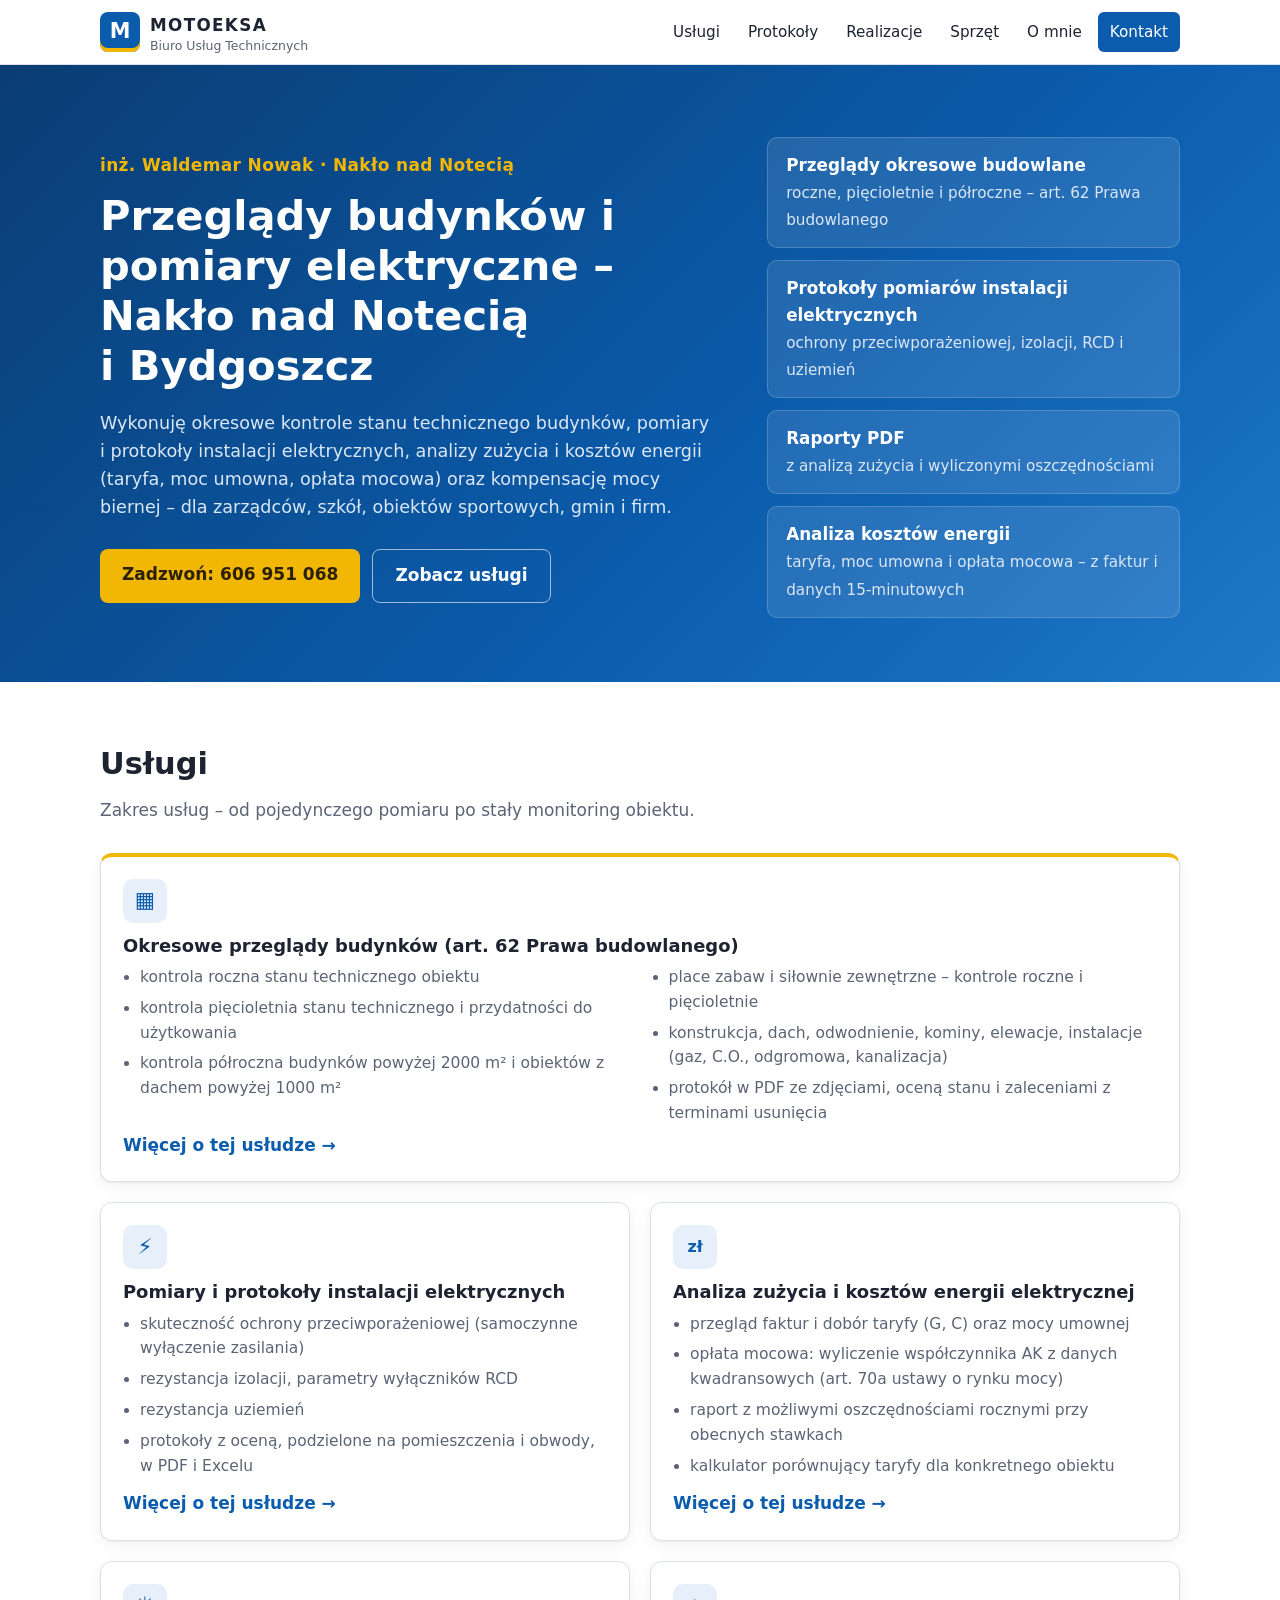
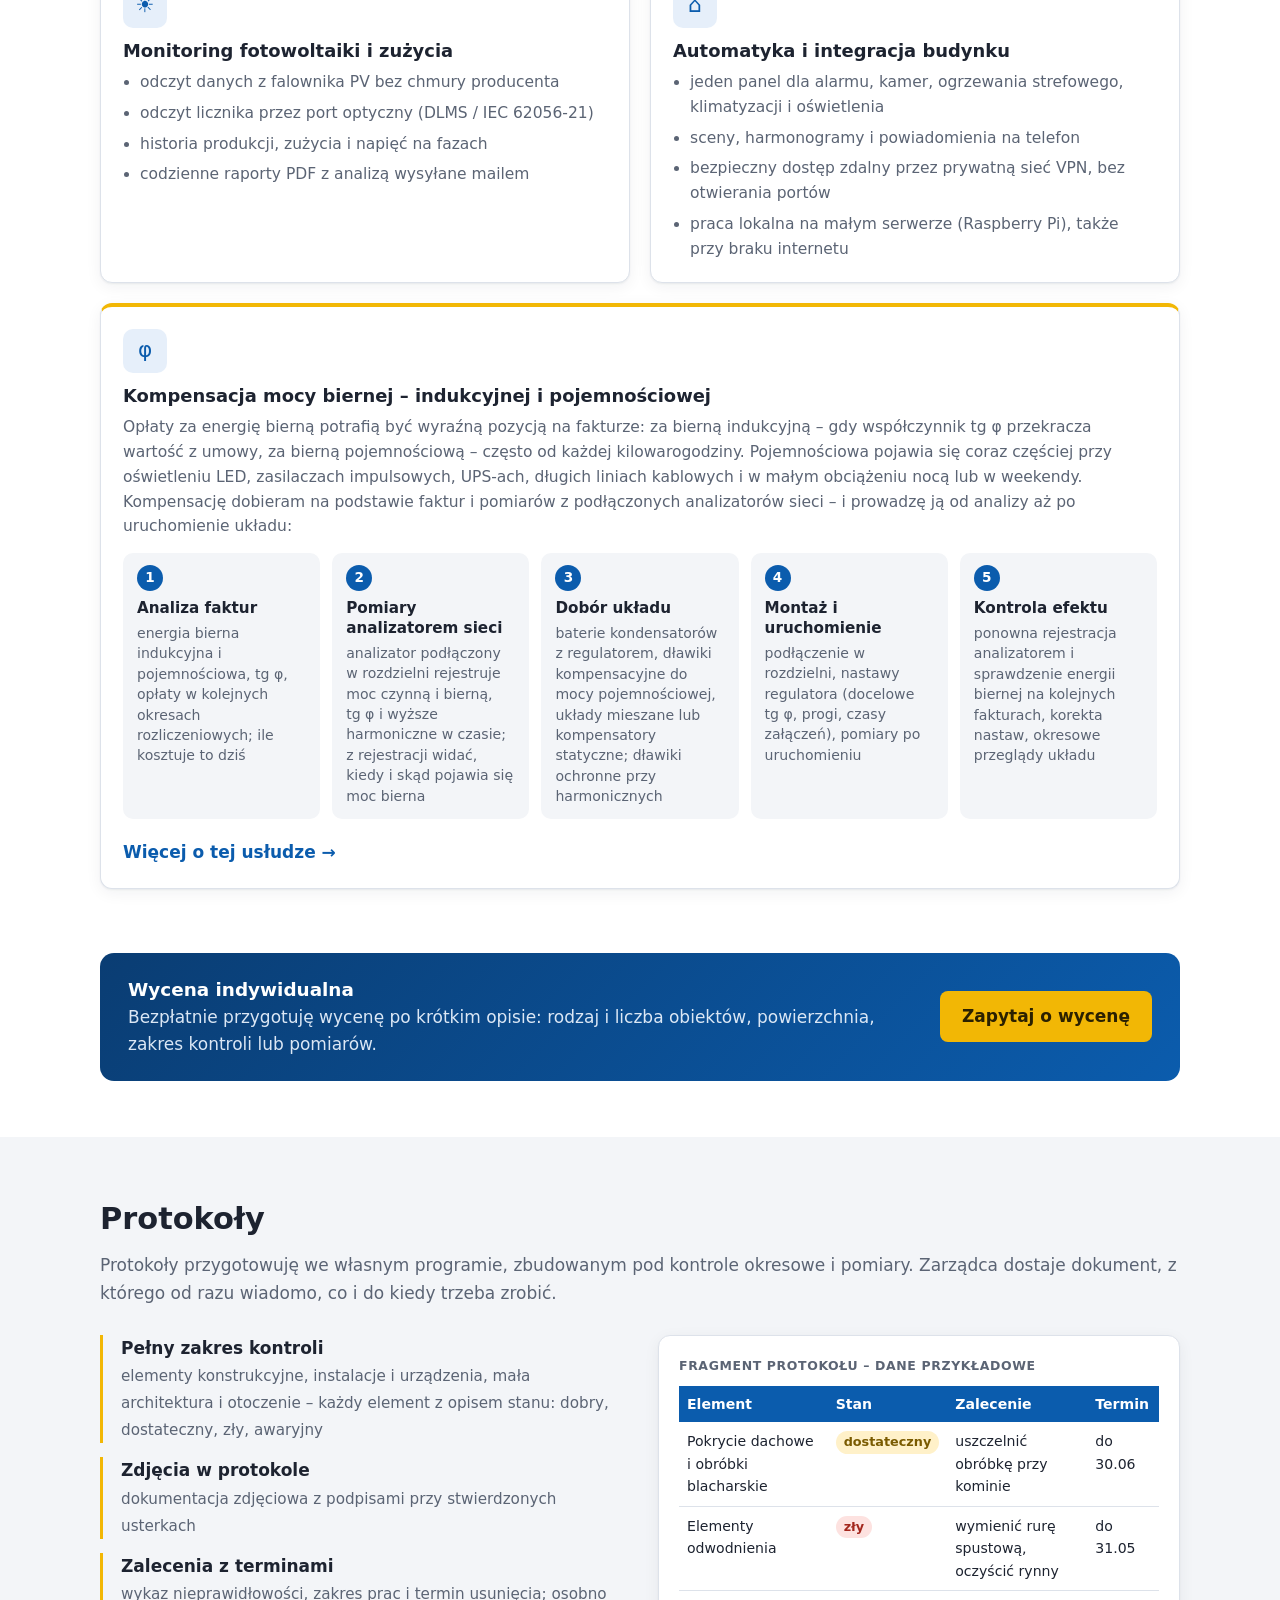
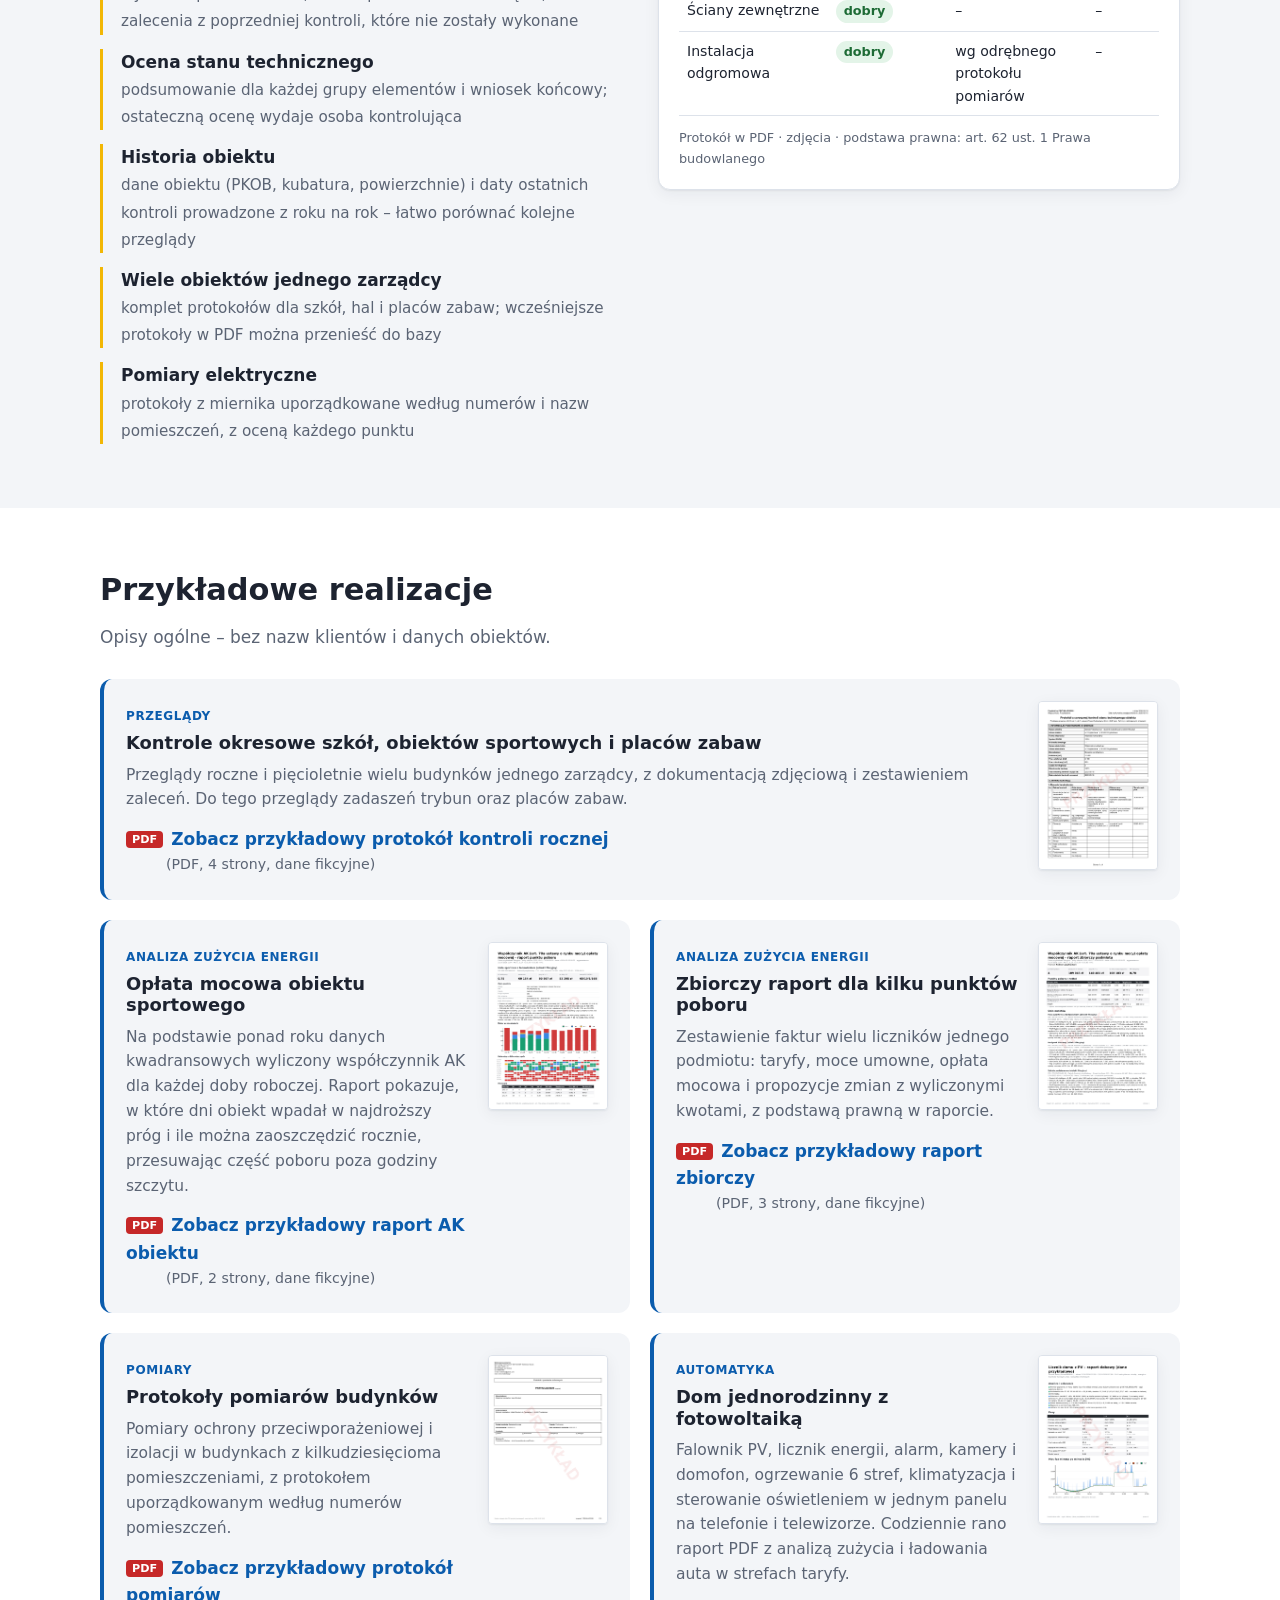
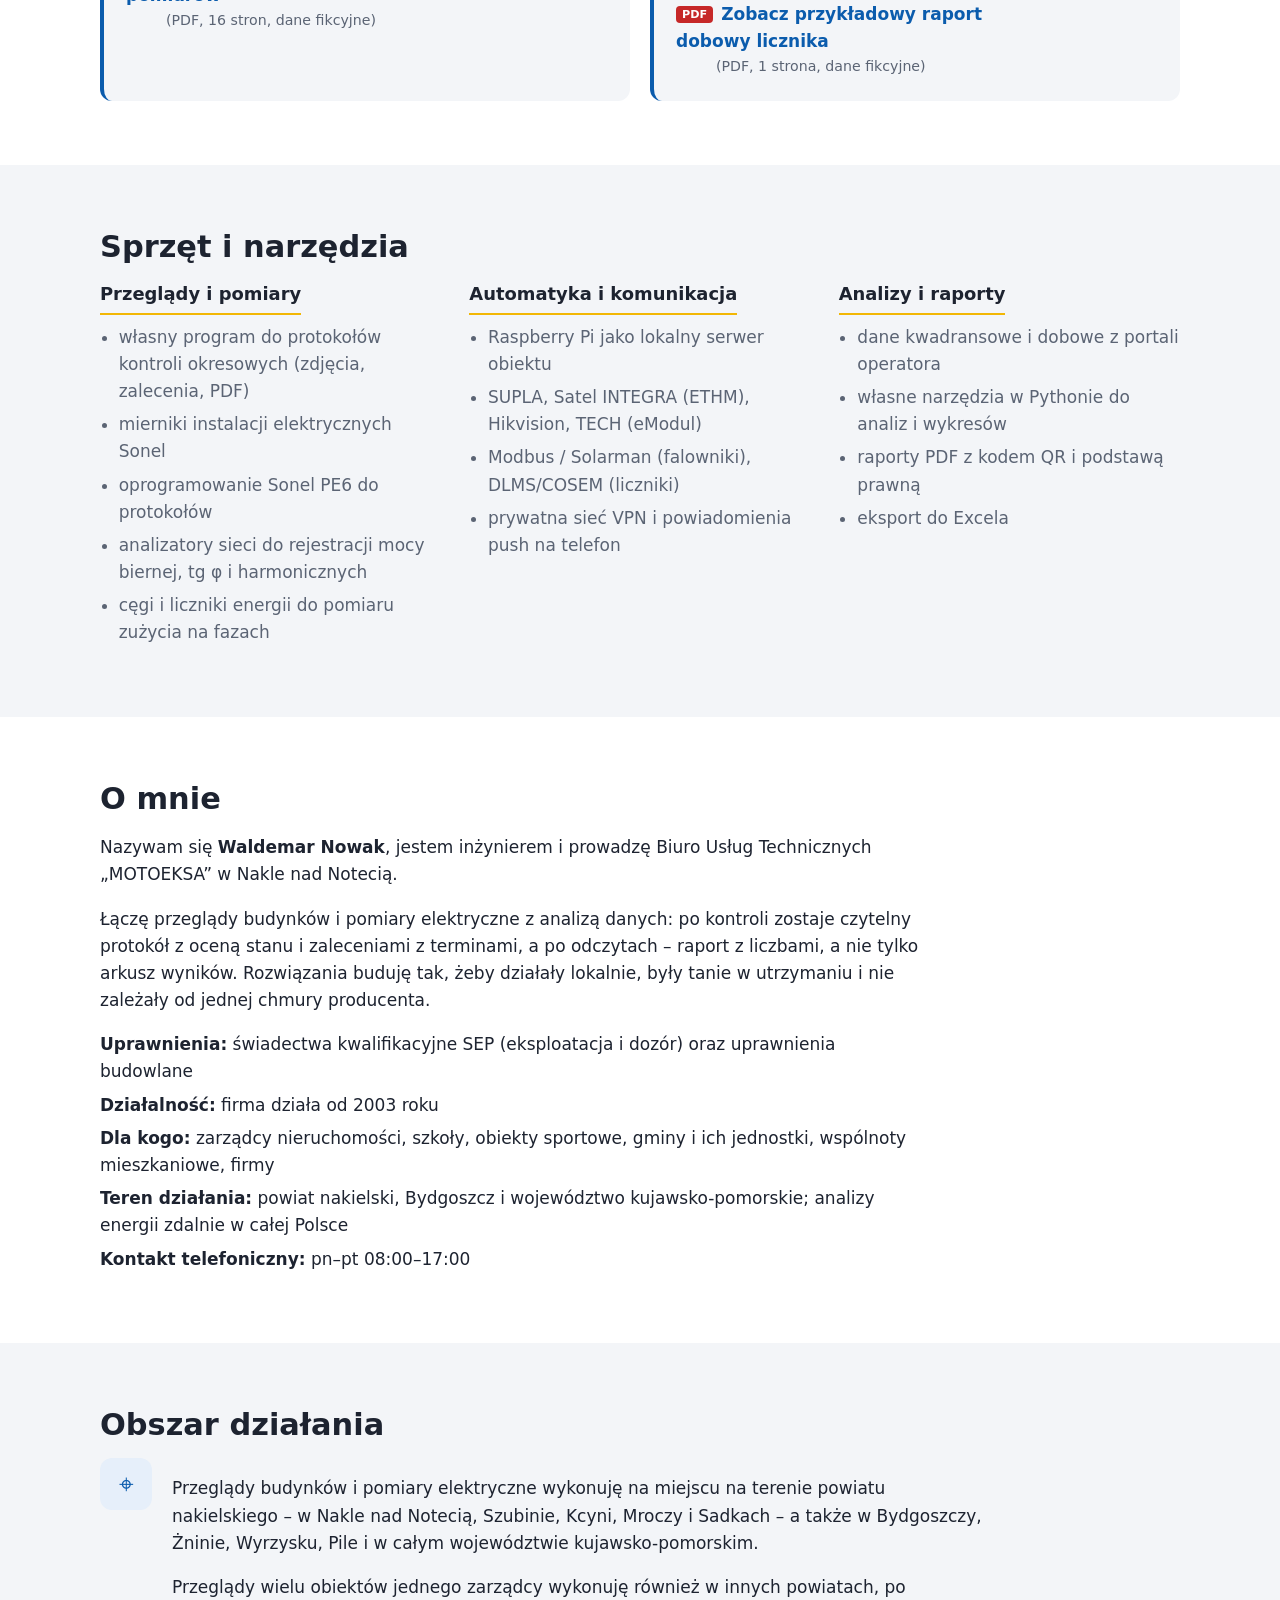
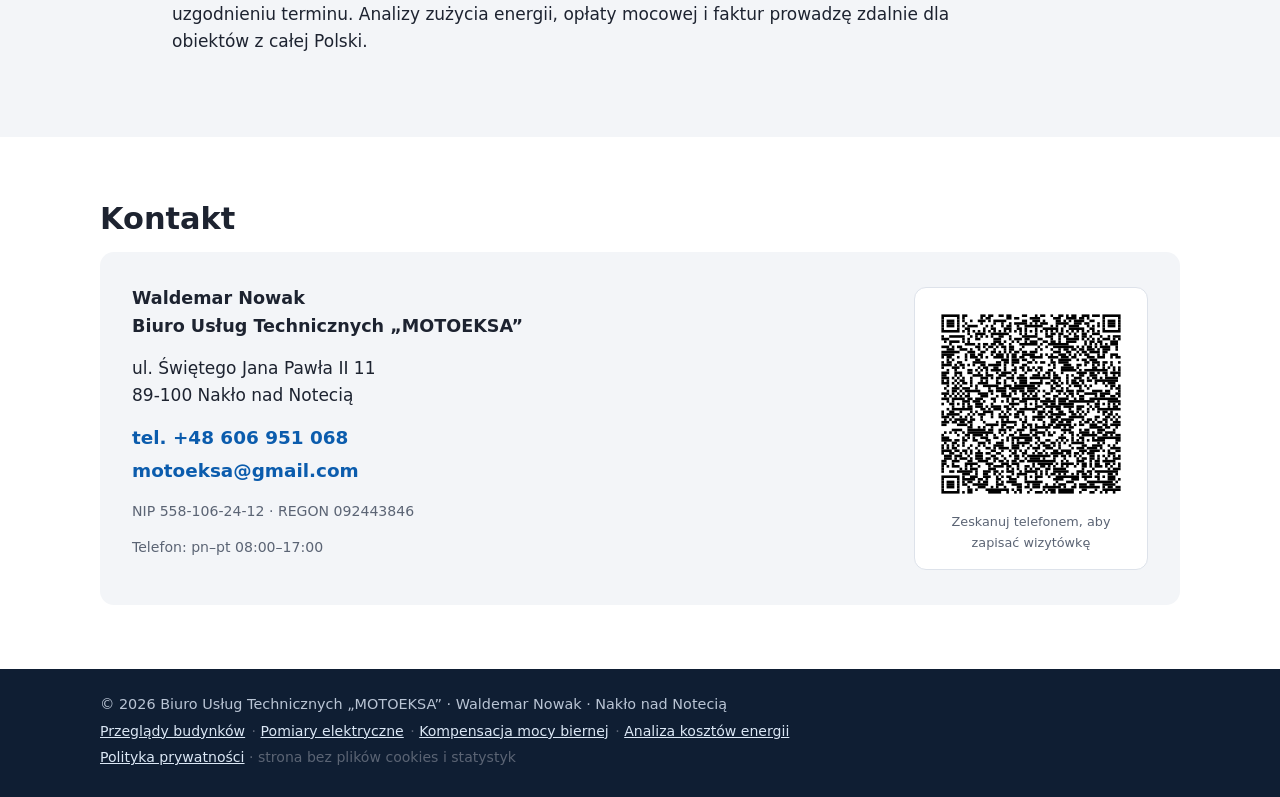
==== index.html @ 0ce09f93 "Aktualizacja strony 2026-10-22 12:42" ====
<!doctype html>
<html lang="pl">
<head>
<meta charset="utf-8">
<meta name="viewport" content="width=device-width, initial-scale=1">
<title>Przeglądy budynków i pomiary elektryczne Nakło | MOTOEKSA</title>
<meta name="description" content="Okresowe przeglądy budynków, pomiary elektryczne, analizy zużycia energii, opłata mocowa i kompensacja mocy biernej – inż. Waldemar Nowak, Nakło nad Notecią.">
<link rel="canonical" href="https://motoeksa.pl/">
<meta property="og:type" content="website">
<meta property="og:locale" content="pl_PL">
<meta property="og:site_name" content="MOTOEKSA">
<meta property="og:title" content="Przeglądy budynków i pomiary elektryczne Nakło | MOTOEKSA">
<meta property="og:description" content="Okresowe przeglądy budynków, pomiary elektryczne, analizy zużycia energii, opłata mocowa i kompensacja mocy biernej – inż. Waldemar Nowak, Nakło nad Notecią.">
<meta property="og:url" content="https://motoeksa.pl/">
<meta property="og:image" content="https://motoeksa.pl/img/og.png">
<meta property="og:image:width" content="1200">
<meta property="og:image:height" content="630">
<meta name="twitter:card" content="summary_large_image">
<meta name="theme-color" content="#0b5cad">
<link rel="icon" href="img/ikona.svg" type="image/svg+xml">
<link rel="stylesheet" href="styl.css">
<style>
:root { --akcent: #0b5cad; --akcent-ciemny: #08447f; --zolty: #f2b705; }

</style>
<script type="application/ld+json">
{
 "@context": "https://schema.org",
 "@graph": [
  {
   "@type": [
    "ProfessionalService",
    "Electrician"
   ],
   "@id": "https://motoeksa.pl/#firma",
   "name": "Biuro Usług Technicznych „MOTOEKSA”",
   "alternateName": "MOTOEKSA",
   "founder": {
    "@type": "Person",
    "name": "Waldemar Nowak",
    "honorificPrefix": "inż."
   },
   "address": {
    "@type": "PostalAddress",
    "streetAddress": "ul. Świętego Jana Pawła II 11",
    "postalCode": "89-100",
    "addressLocality": "Nakło nad Notecią",
    "addressCountry": "PL"
   },
   "telephone": "+48606951068",
   "email": "motoeksa@gmail.com",
   "taxID": "5581062412",
   "description": "Okresowe przeglądy budynków, pomiary elektryczne, analizy zużycia energii, opłata mocowa i kompensacja mocy biernej – inż. Waldemar Nowak, Nakło nad Notecią.",
   "image": "https://motoeksa.pl/img/og.png",
   "logo": "https://motoeksa.pl/img/ikona.svg",
   "url": "https://motoeksa.pl/",
   "areaServed": [
    {
     "@type": "City",
     "name": "Nakło nad Notecią"
    },
    {
     "@type": "City",
     "name": "Szubin"
    },
    {
     "@type": "City",
     "name": "Kcynia"
    },
    {
     "@type": "City",
     "name": "Mrocza"
    },
    {
     "@type": "City",
     "name": "Sadki"
    },
    {
     "@type": "City",
     "name": "Bydgoszcz"
    },
    {
     "@type": "City",
     "name": "Żnin"
    },
    {
     "@type": "City",
     "name": "Wyrzysk"
    },
    {
     "@type": "City",
     "name": "Piła"
    },
    {
     "@type": "AdministrativeArea",
     "name": "powiat nakielski"
    },
    {
     "@type": "AdministrativeArea",
     "name": "województwo kujawsko-pomorskie"
    }
   ],
   "openingHoursSpecification": [
    {
     "@type": "OpeningHoursSpecification",
     "dayOfWeek": [
      "Monday",
      "Tuesday",
      "Wednesday",
      "Thursday",
      "Friday"
     ],
     "opens": "08:00",
     "closes": "17:00"
    }
   ],
   "foundingDate": "2003",
   "makesOffer": [
    {
     "@type": "Offer",
     "itemOffered": {
      "@type": "Service",
      "name": "Okresowe przeglądy budynków (art. 62 Prawa budowlanego)"
     }
    },
    {
     "@type": "Offer",
     "itemOffered": {
      "@type": "Service",
      "name": "Pomiary i protokoły instalacji elektrycznych"
     }
    },
    {
     "@type": "Offer",
     "itemOffered": {
      "@type": "Service",
      "name": "Analiza zużycia i kosztów energii elektrycznej"
     }
    },
    {
     "@type": "Offer",
     "itemOffered": {
      "@type": "Service",
      "name": "Monitoring fotowoltaiki i zużycia"
     }
    },
    {
     "@type": "Offer",
     "itemOffered": {
      "@type": "Service",
      "name": "Automatyka i integracja budynku"
     }
    },
    {
     "@type": "Offer",
     "itemOffered": {
      "@type": "Service",
      "name": "Kompensacja mocy biernej – indukcyjnej i pojemnościowej"
     }
    }
   ]
  }
 ]
}
</script>
</head>
<body>

<header class="naglowek">
  <div class="kontener naglowek-wnetrze">
    <a class="logo" href="#start"><span class="logo-znak">M</span><span><b>MOTOEKSA</b><small>Biuro Usług Technicznych</small></span></a>
    <nav class="menu" aria-label="Menu główne">
      <a href="#uslugi">Usługi</a>
      <a href="#protokoly">Protokoły</a>
      <a href="#realizacje">Realizacje</a>
      <a href="#sprzet">Sprzęt</a>
      <a href="#o-mnie">O mnie</a>
      <a href="#kontakt" class="menu-kontakt">Kontakt</a>
    </nav>
  </div>
</header>

<main>

<section id="start" class="hero">
  <div class="kontener hero-wnetrze">
    <div>
      <p class="hero-etykieta">inż. Waldemar Nowak · Nakło nad Notecią</p>
      <h1>Przeglądy budynków i pomiary elektryczne – Nakło nad Notecią i&nbsp;Bydgoszcz</h1>
      <p class="hero-opis">Wykonuję okresowe kontrole stanu technicznego budynków, pomiary i protokoły instalacji elektrycznych, analizy zużycia i kosztów energii (taryfa, moc umowna, opłata mocowa) oraz kompensację mocy biernej – dla zarządców, szkół, obiektów sportowych, gmin i firm.</p>
      <div class="przyciski">
        <a class="przycisk" href="tel:+48606951068">Zadzwoń: 606 951 068</a>
        <a class="przycisk przycisk-jasny" href="#uslugi">Zobacz usługi</a>
      </div>
    </div>
    <ul class="hero-fakty">
      <li><b>Przeglądy okresowe budowlane</b><span>roczne, pięcioletnie i półroczne – art. 62 Prawa budowlanego</span></li>
      <li><b>Protokoły pomiarów instalacji elektrycznych</b><span>ochrony przeciwporażeniowej, izolacji, RCD i uziemień</span></li>
      <li><b>Raporty PDF</b><span>z analizą zużycia i wyliczonymi oszczędnościami</span></li>
      <li><b>Analiza kosztów energii</b><span>taryfa, moc umowna i opłata mocowa – z faktur i danych 15-minutowych</span></li>
    </ul>
  </div>
</section>

<section id="uslugi" class="sekcja">
  <div class="kontener">
    <h2>Usługi</h2>
    <p class="wstep">Zakres usług – od pojedynczego pomiaru po stały monitoring obiektu.</p>
    <div class="karty">

      <article class="karta karta-szeroka">
        <div class="ikona" aria-hidden="true">▦</div>
        <h3>Okresowe przeglądy budynków (art. 62 Prawa budowlanego)</h3>
        <ul class="dwie-kolumny">
          <li>kontrola roczna stanu technicznego obiektu</li>
          <li>kontrola pięcioletnia stanu technicznego i przydatności do użytkowania</li>
          <li>kontrola półroczna budynków powyżej 2000 m² i obiektów z dachem powyżej 1000 m²</li>
          <li>place zabaw i siłownie zewnętrzne – kontrole roczne i pięcioletnie</li>
          <li>konstrukcja, dach, odwodnienie, kominy, elewacje, instalacje (gaz, C.O., odgromowa, kanalizacja)</li>
          <li>protokół w PDF ze zdjęciami, oceną stanu i zaleceniami z terminami usunięcia</li>
        </ul>
        <a class="karta-link" href="przeglady-budynkow/">Więcej o tej usłudze →</a>
      </article>

      <article class="karta">
        <div class="ikona" aria-hidden="true">⚡</div>
        <h3>Pomiary i protokoły instalacji elektrycznych</h3>
        <ul>
          <li>skuteczność ochrony przeciwporażeniowej (samoczynne wyłączenie zasilania)</li>
          <li>rezystancja izolacji, parametry wyłączników RCD</li>
          <li>rezystancja uziemień</li>
          <li>protokoły z oceną, podzielone na pomieszczenia i obwody, w PDF i Excelu</li>
        </ul>
        <a class="karta-link" href="pomiary-elektryczne/">Więcej o tej usłudze →</a>
      </article>

      <article class="karta">
        <div class="ikona ikona-tekst" aria-hidden="true">zł</div>
        <h3>Analiza zużycia i kosztów energii elektrycznej</h3>
        <ul>
          <li>przegląd faktur i dobór taryfy (G, C) oraz mocy umownej</li>
          <li>opłata mocowa: wyliczenie współczynnika AK z danych kwadransowych (art. 70a ustawy o&nbsp;rynku mocy)</li>
          <li>raport z możliwymi oszczędnościami rocznymi przy obecnych stawkach</li>
          <li>kalkulator porównujący taryfy dla konkretnego obiektu</li>
        </ul>
        <a class="karta-link" href="oplata-mocowa-analiza-energii/">Więcej o tej usłudze →</a>
      </article>

      <article class="karta">
        <div class="ikona" aria-hidden="true">☀</div>
        <h3>Monitoring fotowoltaiki i zużycia</h3>
        <ul>
          <li>odczyt danych z falownika PV bez chmury producenta</li>
          <li>odczyt licznika przez port optyczny (DLMS / IEC 62056-21)</li>
          <li>historia produkcji, zużycia i napięć na fazach</li>
          <li>codzienne raporty PDF z analizą wysyłane mailem</li>
        </ul>
      </article>

      <article class="karta">
        <div class="ikona" aria-hidden="true">⌂</div>
        <h3>Automatyka i integracja budynku</h3>
        <ul>
          <li>jeden panel dla alarmu, kamer, ogrzewania strefowego, klimatyzacji i oświetlenia</li>
          <li>sceny, harmonogramy i powiadomienia na telefon</li>
          <li>bezpieczny dostęp zdalny przez prywatną sieć VPN, bez otwierania portów</li>
          <li>praca lokalna na małym serwerze (Raspberry Pi), także przy braku internetu</li>
        </ul>
      </article>

      <article class="karta karta-szeroka" id="kompensacja">
        <div class="ikona" aria-hidden="true">φ</div>
        <h3>Kompensacja mocy biernej – indukcyjnej i pojemnościowej</h3>
        <p class="karta-opis">Opłaty za energię bierną potrafią być wyraźną pozycją na fakturze: za bierną indukcyjną – gdy współczynnik tg&nbsp;φ przekracza wartość z umowy, za bierną pojemnościową – często od każdej kilowarogodziny. Pojemnościowa pojawia się coraz częściej przy oświetleniu LED, zasilaczach impulsowych, UPS-ach, długich liniach kablowych i w małym obciążeniu nocą lub w weekendy. Kompensację dobieram na podstawie faktur i pomiarów z podłączonych analizatorów sieci – i prowadzę ją od analizy aż po uruchomienie układu:</p>
        <ol class="etapy">
          <li><b>Analiza faktur</b><span>energia bierna indukcyjna i pojemnościowa, tg&nbsp;φ, opłaty w kolejnych okresach rozliczeniowych; ile kosztuje to dziś</span></li>
          <li><b>Pomiary analizatorem sieci</b><span>analizator podłączony w rozdzielni rejestruje moc czynną i bierną, tg&nbsp;φ i wyższe harmoniczne w czasie; z rejestracji widać, kiedy i skąd pojawia się moc bierna</span></li>
          <li><b>Dobór układu</b><span>baterie kondensatorów z regulatorem, dławiki kompensacyjne do mocy pojemnościowej, układy mieszane lub kompensatory statyczne; dławiki ochronne przy harmonicznych</span></li>
          <li><b>Montaż i uruchomienie</b><span>podłączenie w rozdzielni, nastawy regulatora (docelowe tg&nbsp;φ, progi, czasy załączeń), pomiary po uruchomieniu</span></li>
          <li><b>Kontrola efektu</b><span>ponowna rejestracja analizatorem i sprawdzenie energii biernej na kolejnych fakturach, korekta nastaw, okresowe przeglądy układu</span></li>
        </ol>
        <a class="karta-link" href="kompensacja-mocy-biernej/">Więcej o tej usłudze →</a>
      </article>

    </div>
  </div>
</section>

<section class="wycena">
  <div class="kontener"><div class="wycena-wnetrze">
    <div>
      <b>Wycena indywidualna</b>
      <span>Bezpłatnie przygotuję wycenę po krótkim opisie: rodzaj i liczba obiektów, powierzchnia, zakres kontroli lub pomiarów.</span>
    </div>
    <a class="przycisk" href="#kontakt">Zapytaj o wycenę</a>
  </div></div>
</section>

<section id="protokoly" class="sekcja sekcja-tlo">
  <div class="kontener">
    <h2>Protokoły</h2>
    <p class="wstep">Protokoły przygotowuję we własnym programie, zbudowanym pod kontrole okresowe i pomiary. Zarządca dostaje dokument, z którego od razu wiadomo, co i do kiedy trzeba zrobić.</p>
    <div class="protokoly">
      <ul class="cechy">
        <li><b>Pełny zakres kontroli</b><span>elementy konstrukcyjne, instalacje i urządzenia, mała architektura i otoczenie – każdy element z opisem stanu: dobry, dostateczny, zły, awaryjny</span></li>
        <li><b>Zdjęcia w protokole</b><span>dokumentacja zdjęciowa z podpisami przy stwierdzonych usterkach</span></li>
        <li><b>Zalecenia z terminami</b><span>wykaz nieprawidłowości, zakres prac i termin usunięcia; osobno zalecenia z poprzedniej kontroli, które nie zostały wykonane</span></li>
        <li><b>Ocena stanu technicznego</b><span>podsumowanie dla każdej grupy elementów i wniosek końcowy; ostateczną ocenę wydaje osoba kontrolująca</span></li>
        <li><b>Historia obiektu</b><span>dane obiektu (PKOB, kubatura, powierzchnie) i daty ostatnich kontroli prowadzone z roku na rok – łatwo porównać kolejne przeglądy</span></li>
        <li><b>Wiele obiektów jednego zarządcy</b><span>komplet protokołów dla szkół, hal i placów zabaw; wcześniejsze protokoły w PDF można przenieść do bazy</span></li>
        <li><b>Pomiary elektryczne</b><span>protokoły z miernika uporządkowane według numerów i nazw pomieszczeń, z oceną każdego punktu</span></li>
      </ul>
      <figure class="probka" aria-label="Fragment protokołu – dane przykładowe">
        <figcaption>Fragment protokołu – dane przykładowe</figcaption>
        <table>
          <thead><tr><th>Element</th><th>Stan</th><th>Zalecenie</th><th>Termin</th></tr></thead>
          <tbody>
            <tr><td>Pokrycie dachowe i obróbki blacharskie</td><td><span class="stan stan-dst">dostateczny</span></td><td>uszczelnić obróbkę przy kominie</td><td>do 30.06</td></tr>
            <tr><td>Elementy odwodnienia</td><td><span class="stan stan-zly">zły</span></td><td>wymienić rurę spustową, oczyścić rynny</td><td>do 31.05</td></tr>
            <tr><td>Ściany zewnętrzne</td><td><span class="stan stan-db">dobry</span></td><td>–</td><td>–</td></tr>
            <tr><td>Instalacja odgromowa</td><td><span class="stan stan-db">dobry</span></td><td>wg odrębnego protokołu pomiarów</td><td>–</td></tr>
          </tbody>
        </table>
        <p class="probka-stopka">Protokół w PDF · zdjęcia · podstawa prawna: art. 62 ust. 1 Prawa budowlanego</p>
      </figure>
    </div>
  </div>
</section>

<section id="realizacje" class="sekcja">
  <div class="kontener">
    <h2>Przykładowe realizacje</h2>
    <p class="wstep">Opisy ogólne – bez nazw klientów i danych obiektów.</p>
    <div class="realizacje">

      <article class="realizacja realizacja-plik realizacja-szeroka">
        <div>
          <span class="znacznik">Przeglądy</span>
          <h3>Kontrole okresowe szkół, obiektów sportowych i placów zabaw</h3>
          <p>Przeglądy roczne i pięcioletnie wielu budynków jednego zarządcy, z dokumentacją zdjęciową i zestawieniem zaleceń. Do tego przeglądy zadaszeń trybun oraz placów zabaw.</p>
          <a class="link-pdf" href="pliki/przyklad-protokolu-kontroli-rocznej.pdf" target="_blank" rel="noopener">Zobacz przykładowy protokół kontroli rocznej <small>(PDF, 4 strony, dane fikcyjne)</small></a>
        </div>
        <a class="miniatura" href="pliki/przyklad-protokolu-kontroli-rocznej.pdf" target="_blank" rel="noopener">
          <img src="img/przyklad-protokolu.png" alt="Pierwsza strona przykładowego protokołu kontroli rocznej (dane fikcyjne)" loading="lazy">
        </a>
      </article>

      <article class="realizacja realizacja-plik">
        <div>
          <span class="znacznik">Analiza zużycia energii</span>
          <h3>Opłata mocowa obiektu sportowego</h3>
          <p>Na podstawie ponad roku danych kwadransowych wyliczony współczynnik AK dla każdej doby roboczej. Raport pokazuje, w które dni obiekt wpadał w najdroższy próg i ile można zaoszczędzić rocznie, przesuwając część poboru poza godziny szczytu.</p>
          <a class="link-pdf" href="pliki/przyklad-raport-ak-obiektu.pdf" target="_blank" rel="noopener">Zobacz przykładowy raport AK obiektu <small>(PDF, 2 strony, dane fikcyjne)</small></a>
        </div>
        <a class="miniatura" href="pliki/przyklad-raport-ak-obiektu.pdf" target="_blank" rel="noopener">
          <img src="img/przyklad-ak-obiektu.png" alt="Pierwsza strona przykładowego raportu AK obiektu (dane fikcyjne)" loading="lazy">
        </a>
      </article>

      <article class="realizacja realizacja-plik">
        <div>
          <span class="znacznik">Analiza zużycia energii</span>
          <h3>Zbiorczy raport dla kilku punktów poboru</h3>
          <p>Zestawienie faktur wielu liczników jednego podmiotu: taryfy, moce umowne, opłata mocowa i propozycje zmian z wyliczonymi kwotami, z podstawą prawną w raporcie.</p>
          <a class="link-pdf" href="pliki/przyklad-raport-ak-zbiorczy.pdf" target="_blank" rel="noopener">Zobacz przykładowy raport zbiorczy <small>(PDF, 3 strony, dane fikcyjne)</small></a>
        </div>
        <a class="miniatura" href="pliki/przyklad-raport-ak-zbiorczy.pdf" target="_blank" rel="noopener">
          <img src="img/przyklad-ak-zbiorczy.png" alt="Pierwsza strona przykładowego raportu zbiorczego (dane fikcyjne)" loading="lazy">
        </a>
      </article>

      <article class="realizacja realizacja-plik">
        <div>
          <span class="znacznik">Pomiary</span>
          <h3>Protokoły pomiarów budynków</h3>
          <p>Pomiary ochrony przeciwporażeniowej i izolacji w budynkach z kilkudziesięcioma pomieszczeniami, z protokołem uporządkowanym według numerów pomieszczeń.</p>
          <a class="link-pdf" href="pliki/przyklad-protokolu-pomiarow.pdf" target="_blank" rel="noopener">Zobacz przykładowy protokół pomiarów <small>(PDF, 16 stron, dane fikcyjne)</small></a>
        </div>
        <a class="miniatura" href="pliki/przyklad-protokolu-pomiarow.pdf" target="_blank" rel="noopener">
          <img src="img/przyklad-pomiary.png" alt="Strona z danymi przykładowego protokołu pomiarów (dane fikcyjne)" loading="lazy">
        </a>
      </article>

      <article class="realizacja realizacja-plik">
        <div>
          <span class="znacznik">Automatyka</span>
          <h3>Dom jednorodzinny z fotowoltaiką</h3>
          <p>Falownik PV, licznik energii, alarm, kamery i domofon, ogrzewanie 6 stref, klimatyzacja i sterowanie oświetleniem w jednym panelu na telefonie i telewizorze. Codziennie rano raport PDF z analizą zużycia i ładowania auta w strefach taryfy.</p>
          <a class="link-pdf" href="pliki/przyklad-raport-dobowy-domu.pdf" target="_blank" rel="noopener">Zobacz przykładowy raport dobowy licznika <small>(PDF, 1 strona, dane fikcyjne)</small></a>
        </div>
        <a class="miniatura" href="pliki/przyklad-raport-dobowy-domu.pdf" target="_blank" rel="noopener">
          <img src="img/przyklad-raport-dobowy.png" alt="Przykładowy raport dobowy licznika domu z PV (dane fikcyjne)" loading="lazy">
        </a>
      </article>

    </div>
  </div>
</section>

<section id="sprzet" class="sekcja sekcja-tlo">
  <div class="kontener">
    <h2>Sprzęt i narzędzia</h2>
    <div class="sprzet">
      <div>
        <h3>Przeglądy i pomiary</h3>
        <ul>
          <li>własny program do protokołów kontroli okresowych (zdjęcia, zalecenia, PDF)</li>
          <li>mierniki instalacji elektrycznych Sonel</li>
          <li>oprogramowanie Sonel PE6 do protokołów</li>
          <li>analizatory sieci do rejestracji mocy biernej, tg&nbsp;φ i harmonicznych</li>
          <li>cęgi i liczniki energii do pomiaru zużycia na fazach</li>
        </ul>
      </div>
      <div>
        <h3>Automatyka i komunikacja</h3>
        <ul>
          <li>Raspberry Pi jako lokalny serwer obiektu</li>
          <li>SUPLA, Satel INTEGRA (ETHM), Hikvision, TECH (eModul)</li>
          <li>Modbus / Solarman (falowniki), DLMS/COSEM (liczniki)</li>
          <li>prywatna sieć VPN i powiadomienia push na telefon</li>
        </ul>
      </div>
      <div>
        <h3>Analizy i raporty</h3>
        <ul>
          <li>dane kwadransowe i dobowe z portali operatora</li>
          <li>własne narzędzia w Pythonie do analiz i wykresów</li>
          <li>raporty PDF z kodem QR i podstawą prawną</li>
          <li>eksport do Excela</li>
        </ul>
      </div>
    </div>
  </div>
</section>

<section id="o-mnie" class="sekcja">
  <div class="kontener o-mnie">

    <div>
      <h2>O mnie</h2>
      <p>Nazywam się <b>Waldemar Nowak</b>, jestem inżynierem i prowadzę Biuro Usług Technicznych „MOTOEKSA” w Nakle nad Notecią.</p>
      <p>Łączę przeglądy budynków i pomiary elektryczne z analizą danych: po kontroli zostaje czytelny protokół z oceną stanu i zaleceniami z terminami, a po odczytach – raport z liczbami, a nie tylko arkusz wyników. Rozwiązania buduję tak, żeby działały lokalnie, były tanie w utrzymaniu i nie zależały od jednej chmury producenta.</p>
      <ul class="lista-faktow">
        <li><b>Uprawnienia:</b> świadectwa kwalifikacyjne SEP (eksploatacja i dozór) oraz uprawnienia budowlane</li>
        <li><b>Działalność:</b> firma działa od 2003 roku</li>
        <li><b>Dla kogo:</b> zarządcy nieruchomości, szkoły, obiekty sportowe, gminy i ich jednostki, wspólnoty mieszkaniowe, firmy</li>
        <li><b>Teren działania:</b> powiat nakielski, Bydgoszcz i województwo kujawsko-pomorskie; analizy energii zdalnie w całej Polsce</li>
        <li><b>Kontakt telefoniczny:</b> pn–pt 08:00–17:00</li>
      </ul>
    </div>
  </div>
</section>

<section id="obszar" class="sekcja sekcja-tlo">
  <div class="kontener">
    <h2>Obszar działania</h2>
    <div class="obszar">
      <div class="obszar-ikona" aria-hidden="true">⌖</div>
      <div class="tekst-sekcji">
      <p>Przeglądy budynków i pomiary elektryczne wykonuję na miejscu na terenie powiatu nakielskiego – w Nakle nad Notecią, Szubinie, Kcyni, Mroczy i Sadkach – a także w Bydgoszczy, Żninie, Wyrzysku, Pile i w całym województwie kujawsko-pomorskim.</p>
      <p>Przeglądy wielu obiektów jednego zarządcy wykonuję również w innych powiatach, po uzgodnieniu terminu. Analizy zużycia energii, opłaty mocowej i faktur prowadzę zdalnie dla obiektów z całej Polski.</p>
      </div>
    </div>
  </div>
</section>

<section id="kontakt" class="sekcja">
  <div class="kontener">
    <h2>Kontakt</h2>
    <div class="kontakt">
      <div class="kontakt-dane">
        <p class="kontakt-firma"><b>Waldemar Nowak<br>Biuro Usług Technicznych „MOTOEKSA”</b></p>
        <p>ul. Świętego Jana Pawła II 11<br>89-100 Nakło nad Notecią</p>
        <p class="kontakt-linki">
          <a href="tel:+48606951068">tel. +48 606 951 068</a>
          <a href="mailto:motoeksa@gmail.com">motoeksa@gmail.com</a>
        </p>
        <p class="drobne">NIP 558-106-24-12 · REGON 092443846</p>
        <p class="drobne">Telefon: pn–pt 08:00–17:00</p>
      </div>
      <figure class="kontakt-qr">
        <img src="img/wizytowka-qr.svg" width="200" height="200" alt="Kod QR z wizytówką: inż. Waldemar Nowak, MOTOEKSA, tel. +48 606 951 068, motoeksa@gmail.com">
        <figcaption>Zeskanuj telefonem, aby zapisać wizytówkę</figcaption>
      </figure>
    </div>
  </div>
</section>

</main>

<footer class="stopka">
  <div class="kontener">
    <p>© 2026 Biuro Usług Technicznych „MOTOEKSA” · Waldemar Nowak · Nakło nad Notecią</p>
    <p class="drobne stopka-uslugi"><a href="przeglady-budynkow/">Przeglądy budynków</a> · <a href="pomiary-elektryczne/">Pomiary elektryczne</a> · <a href="kompensacja-mocy-biernej/">Kompensacja mocy biernej</a> · <a href="oplata-mocowa-analiza-energii/">Analiza kosztów energii</a></p>
    <p class="drobne"><a href="polityka-prywatnosci.html">Polityka prywatności</a> · strona bez plików cookies i statystyk</p>
  </div>
</footer>

</body>
</html>
---- styl.css ----
:root {
  --tlo: #ffffff;
  --tlo-2: #f3f5f8;
  --tekst: #1d2330;
  --tekst-2: #5b6474;
  --akcent: #0b5cad;
  --akcent-ciemny: #08447f;
  --zolty: #f2b705;
  --linia: #dde2ea;
  --decyzja: #fff6db;
  --cien: 0 1px 2px rgba(20, 30, 50, .06), 0 4px 16px rgba(20, 30, 50, .06);
}

* { box-sizing: border-box; }
html { scroll-behavior: smooth; scroll-padding-top: 72px; }
body {
  margin: 0;
  font-family: "Segoe UI", system-ui, -apple-system, Roboto, Arial, sans-serif;
  font-size: 17px;
  line-height: 1.6;
  color: var(--tekst);
  background: var(--tlo);
}
a { color: var(--akcent); }
h1, h2, h3 { line-height: 1.2; margin: 0 0 .5em; }
h2 { font-size: 1.9rem; }
h3 { font-size: 1.12rem; }

.kontener { max-width: 1120px; margin: 0 auto; padding: 0 20px; }

.roboczy {
  background: var(--zolty);
  color: #3a2c00;
  text-align: center;
  font-size: .85rem;
  font-weight: 600;
  padding: 4px 16px;
}

/* nagłówek */
.naglowek {
  position: sticky; top: 0; z-index: 10;
  background: rgba(255, 255, 255, .95);
  backdrop-filter: blur(6px);
  border-bottom: 1px solid var(--linia);
}
.naglowek-wnetrze { display: flex; align-items: center; justify-content: space-between; gap: 16px; min-height: 64px; flex-wrap: wrap; }
.logo { display: flex; align-items: center; gap: 10px; text-decoration: none; color: var(--tekst); }
.logo b { display: block; letter-spacing: .08em; font-size: 1.05rem; }
.logo small { display: block; color: var(--tekst-2); font-size: .78rem; line-height: 1.1; }
.logo-znak {
  width: 40px; height: 40px; border-radius: 8px;
  display: grid; place-items: center;
  background: var(--akcent); color: #fff; font-weight: 700; font-size: 1.3rem;
  box-shadow: inset 0 -4px 0 var(--zolty);
}
.menu { display: flex; gap: 4px; flex-wrap: wrap; }
.menu a { text-decoration: none; color: var(--tekst); padding: 8px 12px; border-radius: 6px; font-size: .95rem; }
.menu a:hover { background: var(--tlo-2); }
.menu .menu-kontakt { background: var(--akcent); color: #fff; }
.menu .menu-kontakt:hover { background: var(--akcent-ciemny); }

/* hero */
.hero {
  background: linear-gradient(135deg, #0a3d73 0%, #0b5cad 60%, #1f78c8 100%);
  color: #fff;
  padding: 72px 0 64px;
}
.hero-wnetrze { display: grid; grid-template-columns: 1.5fr 1fr; gap: 48px; align-items: center; }
.hero-etykieta { margin: 0 0 12px; font-weight: 600; color: var(--zolty); letter-spacing: .02em; }
.hero h1 { font-size: 2.6rem; margin-bottom: 18px; }
.hero-opis { font-size: 1.1rem; color: #dbe7f5; max-width: 40em; margin: 0 0 28px; }
.przyciski { display: flex; gap: 12px; flex-wrap: wrap; }
.przycisk {
  display: inline-block; text-decoration: none; font-weight: 600;
  padding: 12px 22px; border-radius: 8px;
  background: var(--zolty); color: #2b2100;
}
.przycisk:hover { filter: brightness(1.05); }
.przycisk-jasny { background: transparent; color: #fff; border: 1.5px solid rgba(255, 255, 255, .6); }
.przycisk-jasny:hover { background: rgba(255, 255, 255, .1); }
.hero-fakty { list-style: none; margin: 0; padding: 0; display: grid; gap: 12px; }
.hero-fakty li {
  background: rgba(255, 255, 255, .1);
  border: 1px solid rgba(255, 255, 255, .18);
  border-radius: 10px; padding: 14px 18px;
}
.hero-fakty b { display: block; font-size: 1.05rem; }
.hero-fakty span { color: #dbe7f5; font-size: .95rem; }

/* sekcje */
.sekcja { padding: 64px 0; }
.sekcja-tlo { background: var(--tlo-2); }
.wstep { color: var(--tekst-2); margin: 0 0 28px; }

.karty { display: grid; grid-template-columns: repeat(2, 1fr); gap: 20px; }
.karta {
  background: var(--tlo); border: 1px solid var(--linia); border-radius: 12px;
  padding: 22px 22px 14px; box-shadow: var(--cien);
}
.karta ul { margin: 0; padding-left: 1.1em; color: var(--tekst-2); font-size: .97rem; }
.karta li { margin-bottom: 6px; }
.ikona {
  width: 44px; height: 44px; border-radius: 10px; margin-bottom: 12px;
  display: grid; place-items: center; font-size: 1.35rem;
  background: #e6effa; color: var(--akcent);
}
.karta-szeroka { grid-column: 1 / -1; border-top: 4px solid var(--zolty); }
.dwie-kolumny { columns: 2; column-gap: 40px; }
.karta-opis { color: var(--tekst-2); font-size: .97rem; margin: 0 0 14px; max-width: 70em; }
.etapy { list-style: none; counter-reset: etap; margin: 0 0 8px; padding: 0; display: grid; grid-template-columns: repeat(5, 1fr); gap: 12px; }
.etapy li { counter-increment: etap; background: var(--tlo-2); border-radius: 10px; padding: 12px 14px; }
.etapy li::before {
  content: counter(etap); display: grid; place-items: center; width: 26px; height: 26px; border-radius: 50%;
  background: var(--akcent); color: #fff; font-weight: 700; font-size: .85rem; margin-bottom: 8px;
}
.etapy b { display: block; font-size: .95rem; line-height: 1.3; margin-bottom: 4px; }
.etapy span { color: var(--tekst-2); font-size: .88rem; line-height: 1.45; display: block; }
.dwie-kolumny li { break-inside: avoid; }
.ikona-tekst { font-size: 1rem; font-weight: 700; }
/* pozycje do decyzji użytkownika (wersja robocza) */
.karta-decyzja { background: var(--decyzja); border-style: dashed; position: relative; }
.karta-decyzja::after {
  content: "do decyzji"; position: absolute; top: 12px; right: 12px;
  font-size: .72rem; font-weight: 600; text-transform: uppercase; letter-spacing: .05em;
  color: #7a5b00; background: #ffe9a3; padding: 2px 8px; border-radius: 99px;
}

.realizacje { display: grid; grid-template-columns: repeat(2, 1fr); gap: 20px; }
.realizacja { background: var(--tlo); border-radius: 12px; padding: 22px; border-left: 4px solid var(--akcent); box-shadow: var(--cien); position: relative; }
.realizacja.karta-decyzja { border-left-color: var(--zolty); }
.realizacja p { margin: 0; color: var(--tekst-2); font-size: .97rem; }
.realizacja-plik { display: grid; grid-template-columns: 1fr auto; gap: 20px; align-items: start; }
.realizacja-szeroka { grid-column: 1 / -1; }
.link-pdf { display: inline-block; margin-top: 14px; font-weight: 600; text-decoration: none; }
.link-pdf::before { content: "PDF"; font-size: .7rem; background: #c62828; color: #fff; padding: 2px 6px; border-radius: 4px; margin-right: 8px; vertical-align: 2px; }
.link-pdf small { display: block; font-weight: 400; color: var(--tekst-2); margin-left: 40px; }
.link-pdf:hover { text-decoration: underline; }
.miniatura img { display: block; width: 120px; height: auto; border: 1px solid var(--linia); border-radius: 4px; box-shadow: var(--cien); transition: transform .15s; }
.miniatura:hover img { transform: scale(1.03); }
.znacznik {
  display: inline-block; font-size: .75rem; font-weight: 600; text-transform: uppercase; letter-spacing: .05em;
  color: var(--akcent); margin-bottom: 6px;
}

.protokoly { display: grid; grid-template-columns: 1fr 1fr; gap: 36px; align-items: start; }
.cechy { list-style: none; margin: 0; padding: 0; display: grid; gap: 14px; }
.cechy li { padding-left: 18px; border-left: 3px solid var(--zolty); }
.cechy b { display: block; }
.cechy span { color: var(--tekst-2); font-size: .95rem; }
.probka { margin: 0; background: var(--tlo); border: 1px solid var(--linia); border-radius: 12px; padding: 20px; box-shadow: var(--cien); position: sticky; top: 84px; }
.probka figcaption { font-size: .78rem; font-weight: 600; text-transform: uppercase; letter-spacing: .05em; color: var(--tekst-2); margin-bottom: 10px; }
.probka table { width: 100%; border-collapse: collapse; font-size: .88rem; }
.probka th { text-align: left; background: var(--akcent); color: #fff; font-weight: 600; padding: 7px 8px; }
.probka td { padding: 8px; border-bottom: 1px solid var(--linia); vertical-align: top; }
.probka-stopka { margin: 12px 0 0; font-size: .8rem; color: var(--tekst-2); }
.stan { display: inline-block; padding: 1px 8px; border-radius: 99px; font-size: .8rem; font-weight: 600; white-space: nowrap; }
.stan-db { background: #e3f4e8; color: #1d6b35; }
.stan-dst { background: #fff1c9; color: #7a5b00; }
.stan-zly { background: #fde2e0; color: #a3271d; }
.sekcja-tlo .karta, .sekcja-tlo .realizacja { background: var(--tlo); }
.sekcja:not(.sekcja-tlo) .realizacja { background: var(--tlo-2); box-shadow: none; }
.sekcja-tlo .kontakt { background: var(--tlo); }

.sprzet { display: grid; grid-template-columns: repeat(3, 1fr); gap: 28px; }
.sprzet ul { margin: 0; padding-left: 1.1em; color: var(--tekst-2); }
.sprzet li { margin-bottom: 6px; }
.sprzet h3 { padding-bottom: 8px; border-bottom: 2px solid var(--zolty); display: inline-block; }

.o-mnie > div { max-width: 820px; }
.o-mnie-ze-zdjeciem { display: grid; grid-template-columns: 240px 1fr; gap: 40px; align-items: start; }
.o-mnie-zdjecie { width: 100%; border-radius: 12px; display: block; }
.tekst-sekcji { max-width: 820px; }
.tekst-sekcji ul { padding-left: 1.2em; }
.tekst-sekcji li { margin-bottom: 8px; }
.karta-link { display: inline-block; margin: 6px 0 8px; font-weight: 600; text-decoration: none; }
.karta-link:hover { text-decoration: underline; }
.obszar { display: grid; grid-template-columns: auto 1fr; gap: 20px; align-items: start; }
.obszar-ikona { width: 52px; height: 52px; border-radius: 12px; display: grid; place-items: center; font-size: 1.6rem; background: #e6effa; color: var(--akcent); }
.hero-podstrona { padding: 48px 0 44px; }
.hero-podstrona h1 { font-size: 2.2rem; max-width: 24em; }
.okruszki { font-size: .9rem; color: #dbe7f5; margin-bottom: 14px; }
.okruszki a { color: #fff; }
.faq details { background: var(--tlo); border: 1px solid var(--linia); border-radius: 10px; margin-bottom: 10px; padding: 0 16px; }
.faq summary { cursor: pointer; font-weight: 600; padding: 12px 0; }
.faq details p { margin: 0 0 14px; color: var(--tekst-2); }
.inne-uslugi { display: flex; flex-wrap: wrap; gap: 10px; }
.inne-uslugi a { text-decoration: none; padding: 10px 16px; border: 1px solid var(--linia); border-radius: 8px; font-weight: 600; background: var(--tlo); }
.inne-uslugi a:hover { border-color: var(--akcent); }
.stopka-uslugi a { margin-right: 2px; }
.wycena { padding: 0 0 56px; }
.wycena-wnetrze {
  display: flex; align-items: center; justify-content: space-between; gap: 20px; flex-wrap: wrap;
  background: linear-gradient(135deg, #0a3d73, #0b5cad); color: #fff; border-radius: 14px; padding: 22px 28px;
}
.wycena-wnetrze b { display: block; font-size: 1.15rem; }
.wycena-wnetrze span { color: #dbe7f5; }
.wycena-wnetrze > div { flex: 1 1 380px; }
.zdjecie {
  aspect-ratio: 4 / 5; border-radius: 12px;
  background: repeating-linear-gradient(45deg, #e3e8ef 0 12px, #edf1f6 12px 24px);
  display: grid; place-items: center; color: var(--tekst-2); font-size: .9rem;
  border: 1px dashed #b8c2d1;
}
.lista-faktow { list-style: none; padding: 0; margin: 16px 0 0; }
.lista-faktow li { margin-bottom: 6px; }
.do-uzupelnienia { background: var(--decyzja); color: #7a5b00; padding: 0 6px; border-radius: 4px; }

.kontakt { display: grid; grid-template-columns: 1fr auto; gap: 40px; align-items: center; background: var(--tlo-2); border-radius: 14px; padding: 32px; }
.kontakt p { margin: 0 0 14px; }
.kontakt-firma { font-size: 1.1rem; }
.kontakt-linki { display: flex; flex-direction: column; gap: 4px; font-size: 1.15rem; font-weight: 600; }
.kontakt-linki a { text-decoration: none; }
.kontakt-qr { margin: 0; text-align: center; background: #fff; padding: 16px; border-radius: 12px; border: 1px solid var(--linia); }
.kontakt-qr img { display: block; width: 200px; height: 200px; }
.kontakt-qr figcaption { font-size: .8rem; color: var(--tekst-2); margin-top: 8px; max-width: 200px; }
.drobne { font-size: .88rem; color: var(--tekst-2); }

.stopka { background: #0f1e33; color: #b9c4d4; padding: 24px 0; font-size: .9rem; }
.stopka p { margin: 0 0 4px; }
.stopka a { color: #dbe7f5; }
.tekst-prawny { max-width: 820px; }
.tekst-prawny h1 { font-size: 2rem; }
.tekst-prawny h2 { font-size: 1.15rem; margin-top: 1.6em; }
.tekst-prawny ul { padding-left: 1.2em; }
.tekst-prawny li { margin-bottom: 4px; }
.stopka .do-uzupelnienia { background: transparent; color: var(--zolty); padding: 0; }

/* telefon i tablet */
@media (max-width: 900px) {
  .hero-wnetrze { grid-template-columns: 1fr; gap: 32px; }
  .sprzet { grid-template-columns: 1fr; gap: 20px; }
  .protokoly { grid-template-columns: 1fr; }
  .o-mnie-ze-zdjeciem { grid-template-columns: 1fr; }
  .o-mnie-zdjecie { max-width: 220px; }
  .etapy { grid-template-columns: 1fr 1fr; }
  .probka { position: static; }
}
@media (max-width: 640px) {
  body { font-size: 16px; }
  .kontener { padding: 0 16px; }
  .naglowek { position: static; }
  .naglowek-wnetrze { padding-top: 10px; padding-bottom: 10px; }
  .menu { width: 100%; }
  .menu a { padding: 6px 10px; font-size: .9rem; }
  .hero { padding: 44px 0 40px; }
  .hero h1 { font-size: 1.85rem; }
  .hero-podstrona h1 { font-size: 1.6rem; }
  .obszar { grid-template-columns: 1fr; }
  h2 { font-size: 1.55rem; }
  .sekcja { padding: 44px 0; }
  .karty, .realizacje { grid-template-columns: 1fr; }
  .dwie-kolumny { columns: 1; }
  .etapy { grid-template-columns: 1fr; }
  .realizacja-plik { grid-template-columns: 1fr; }
  .miniatura img { width: 140px; }
  .probka { padding: 14px; overflow-x: auto; }
  .probka table { font-size: .8rem; }
  .kontakt { grid-template-columns: 1fr; padding: 22px; gap: 24px; }
  .kontakt-qr { justify-self: center; }
}

@media print {
  .roboczy, .menu { display: none; }
  .naglowek { position: static; }
}
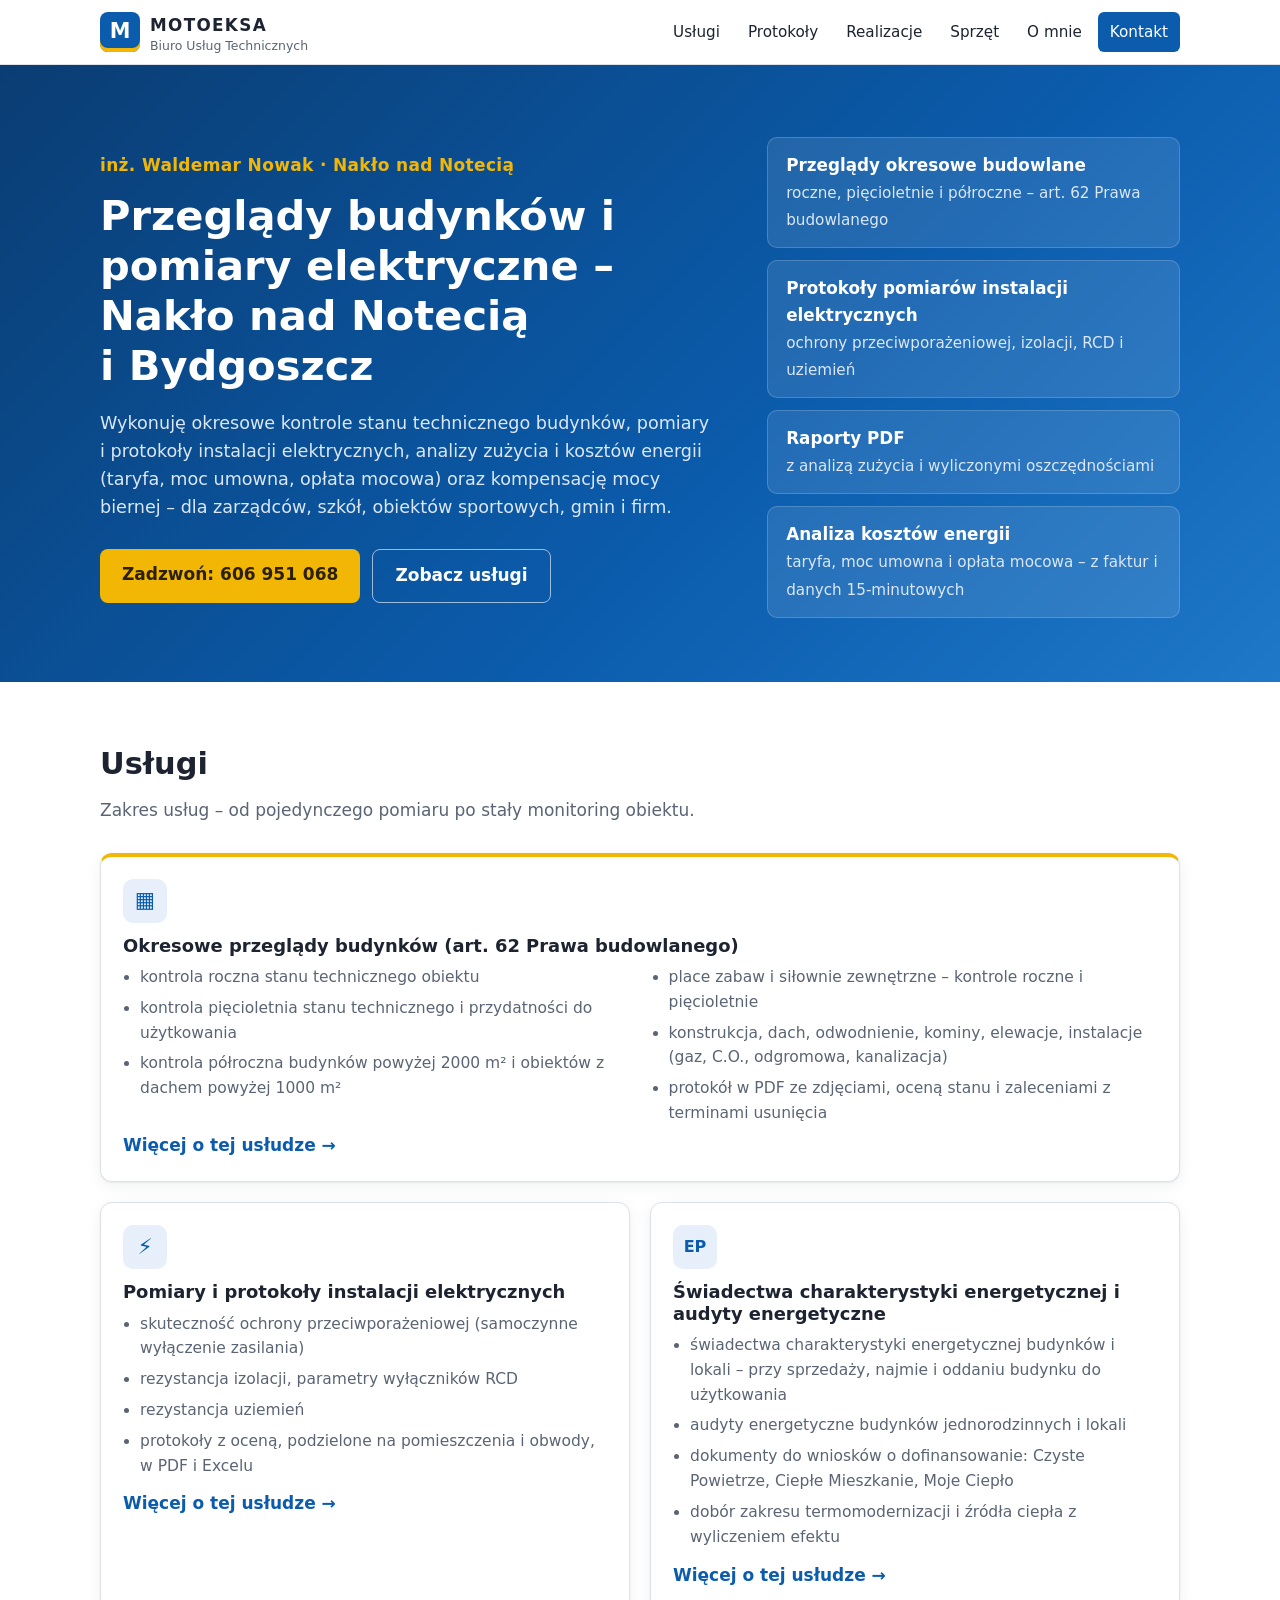
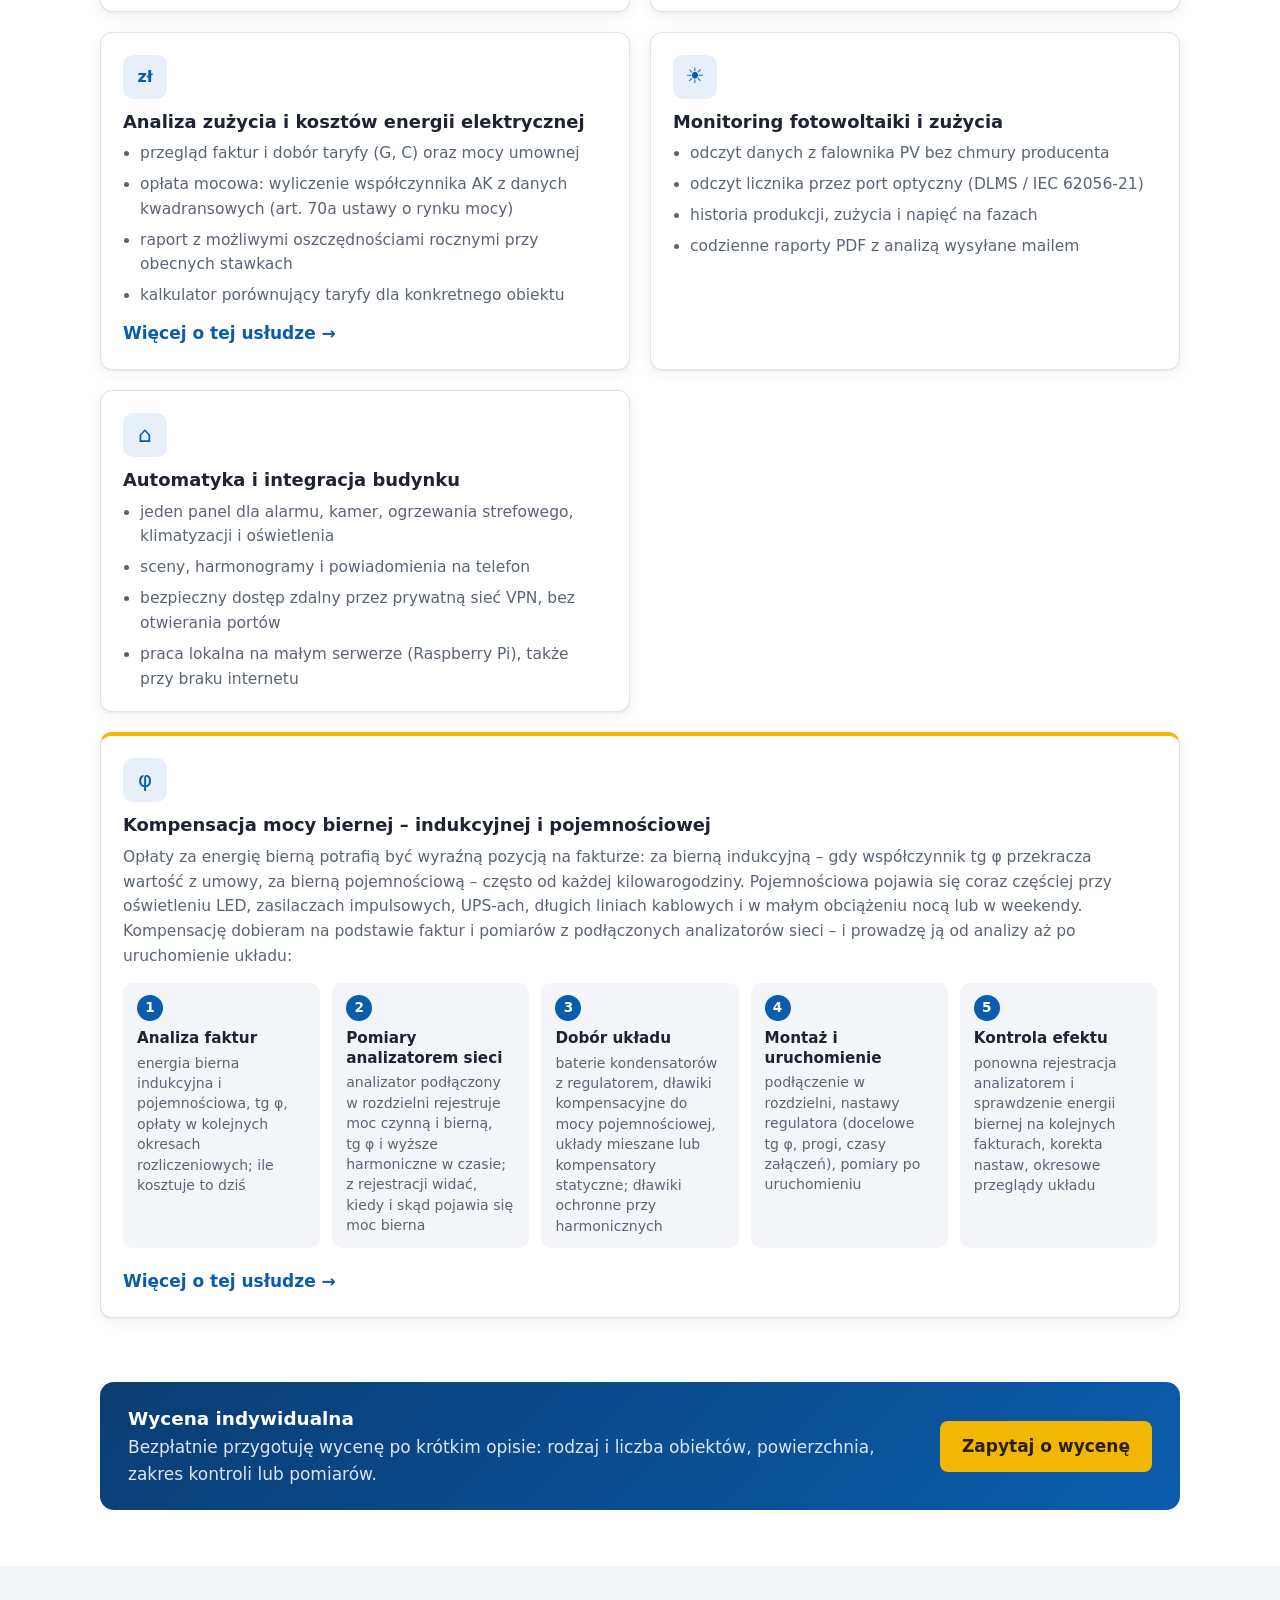
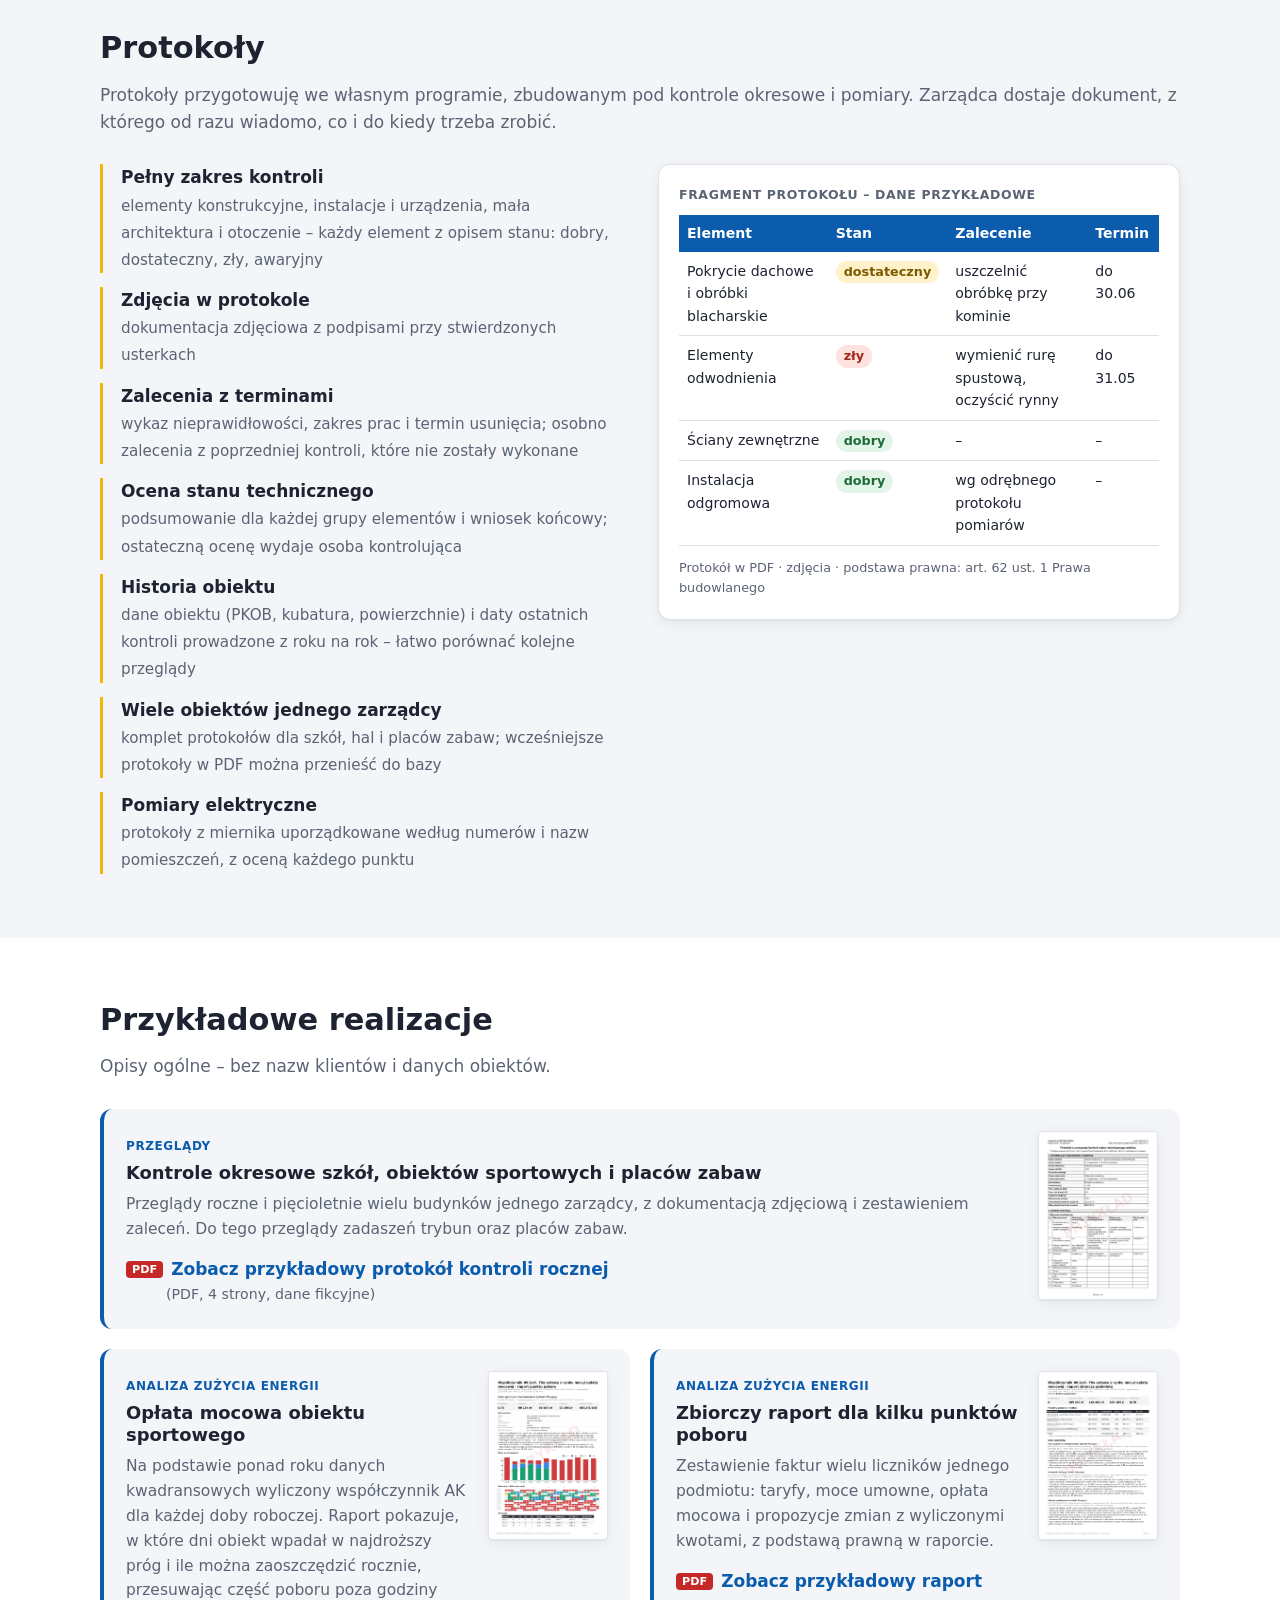
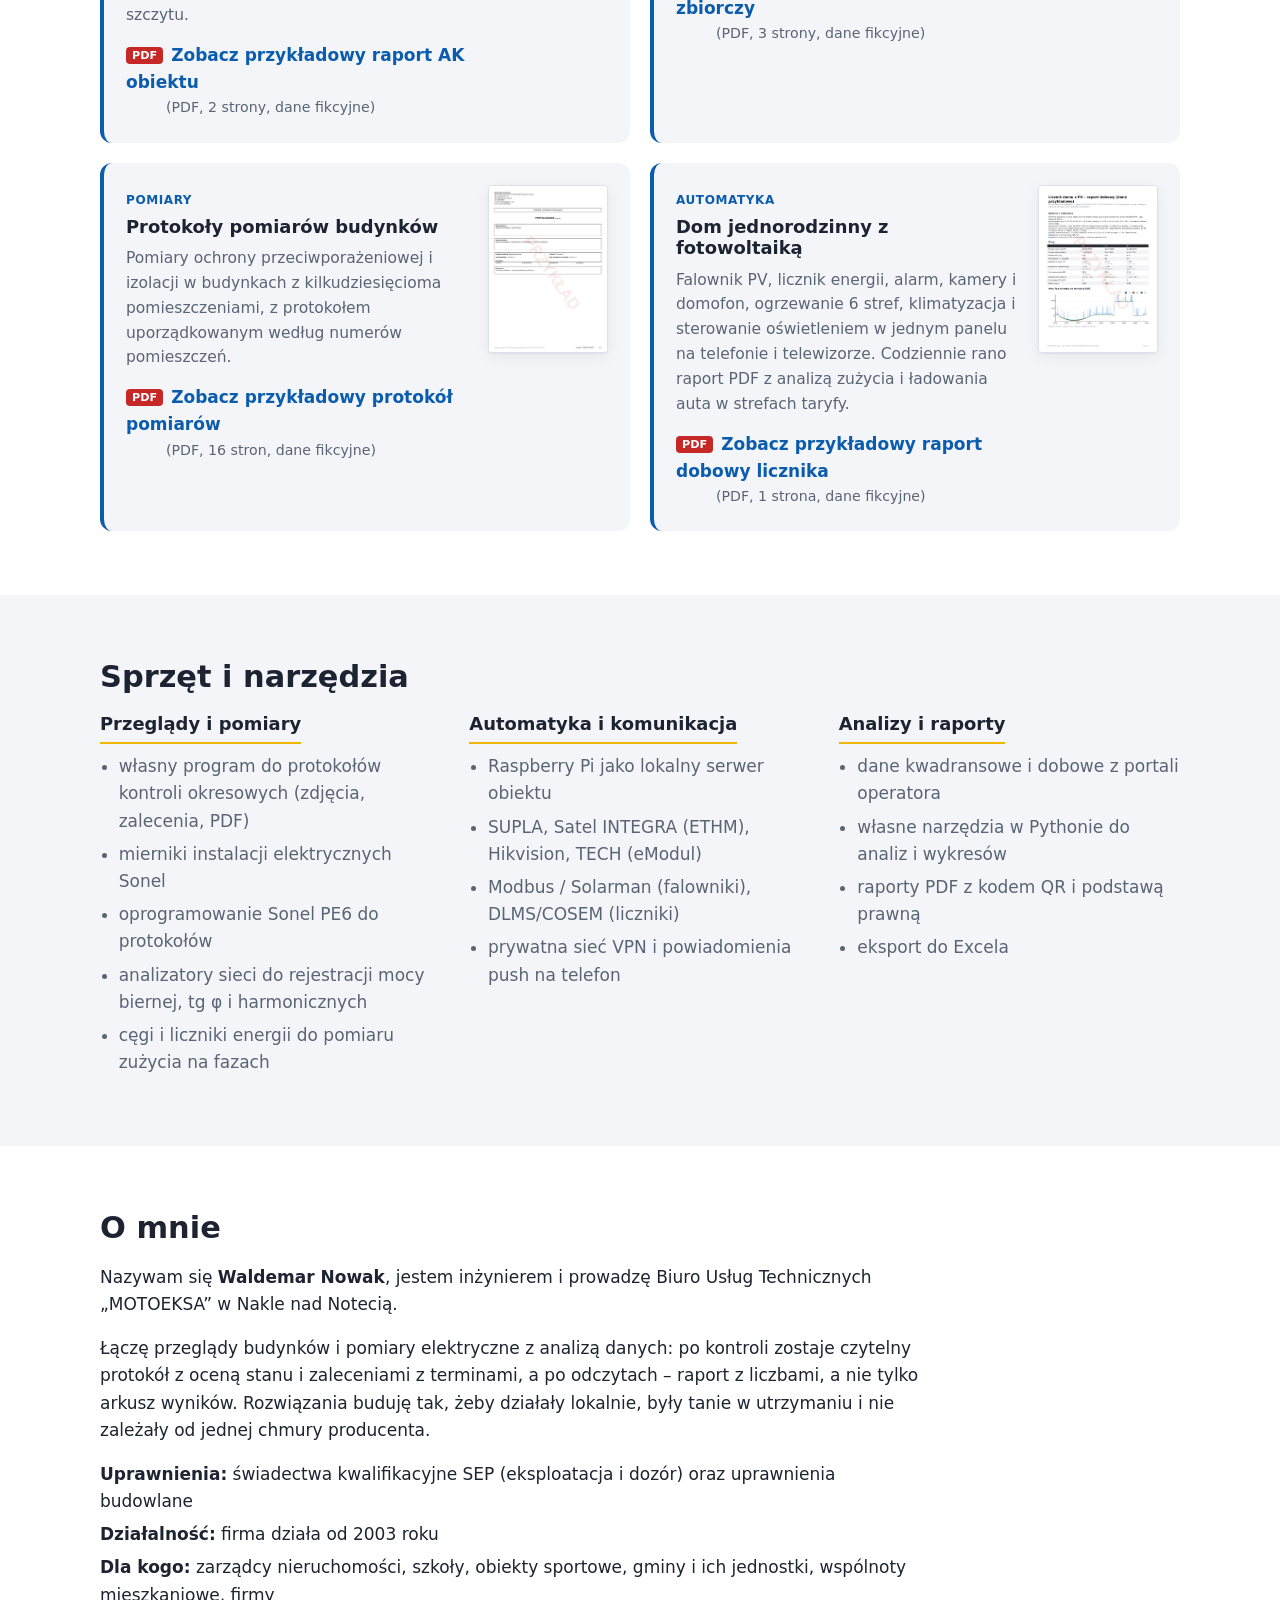
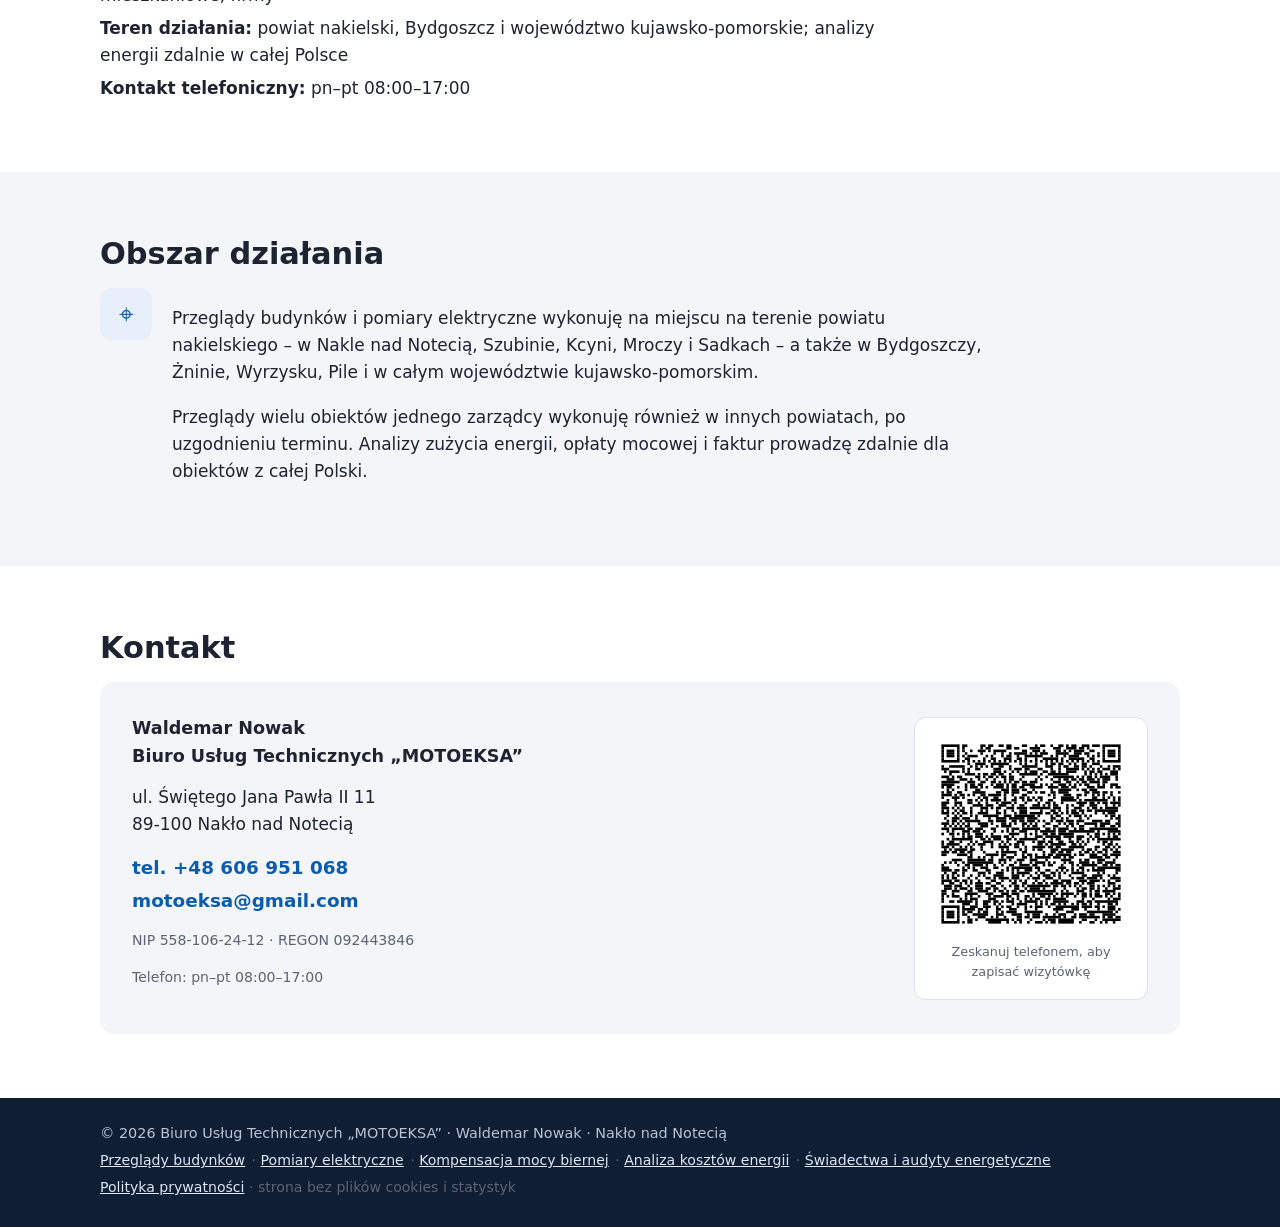
==== commit 0d7a09c6: "Aktualizacja strony 2026-10-22 13:30" ====
--- a/index.html
+++ b/index.html
@@ -100,6 +100,9 @@
      "name": "województwo kujawsko-pomorskie"
     }
    ],
+   "sameAs": [
+    "https://share.google/DEgC0BHQFHlprhYzm"
+   ],
    "openingHoursSpecification": [
     {
      "@type": "OpeningHoursSpecification",
@@ -134,6 +137,13 @@
      "@type": "Offer",
      "itemOffered": {
       "@type": "Service",
+      "name": "Świadectwa charakterystyki energetycznej i audyty energetyczne"
+     }
+    },
+    {
+     "@type": "Offer",
+     "itemOffered": {
+      "@type": "Service",
       "name": "Analiza zużycia i kosztów energii elektrycznej"
      }
     },
@@ -232,6 +242,18 @@
           <li>protokoły z oceną, podzielone na pomieszczenia i obwody, w PDF i Excelu</li>
         </ul>
         <a class="karta-link" href="pomiary-elektryczne/">Więcej o tej usłudze →</a>
+      </article>
+
+      <article class="karta" id="swiadectwa">
+        <div class="ikona ikona-tekst" aria-hidden="true">EP</div>
+        <h3>Świadectwa charakterystyki energetycznej i audyty energetyczne</h3>
+        <ul>
+          <li>świadectwa charakterystyki energetycznej budynków i lokali – przy sprzedaży, najmie i oddaniu budynku do użytkowania</li>
+          <li>audyty energetyczne budynków jednorodzinnych i lokali</li>
+          <li>dokumenty do wniosków o dofinansowanie: Czyste Powietrze, Ciepłe Mieszkanie, Moje Ciepło</li>
+          <li>dobór zakresu termomodernizacji i źródła ciepła z wyliczeniem efektu</li>
+        </ul>
+        <a class="karta-link" href="swiadectwa-energetyczne-audyty/">Więcej o tej usłudze →</a>
       </article>
 
       <article class="karta">
@@ -491,7 +513,7 @@
 <footer class="stopka">
   <div class="kontener">
     <p>© 2026 Biuro Usług Technicznych „MOTOEKSA” · Waldemar Nowak · Nakło nad Notecią</p>
-    <p class="drobne stopka-uslugi"><a href="przeglady-budynkow/">Przeglądy budynków</a> · <a href="pomiary-elektryczne/">Pomiary elektryczne</a> · <a href="kompensacja-mocy-biernej/">Kompensacja mocy biernej</a> · <a href="oplata-mocowa-analiza-energii/">Analiza kosztów energii</a></p>
+    <p class="drobne stopka-uslugi"><a href="przeglady-budynkow/">Przeglądy budynków</a> · <a href="pomiary-elektryczne/">Pomiary elektryczne</a> · <a href="kompensacja-mocy-biernej/">Kompensacja mocy biernej</a> · <a href="oplata-mocowa-analiza-energii/">Analiza kosztów energii</a> · <a href="swiadectwa-energetyczne-audyty/">Świadectwa i audyty energetyczne</a></p>
     <p class="drobne"><a href="polityka-prywatnosci.html">Polityka prywatności</a> · strona bez plików cookies i statystyk</p>
   </div>
 </footer>
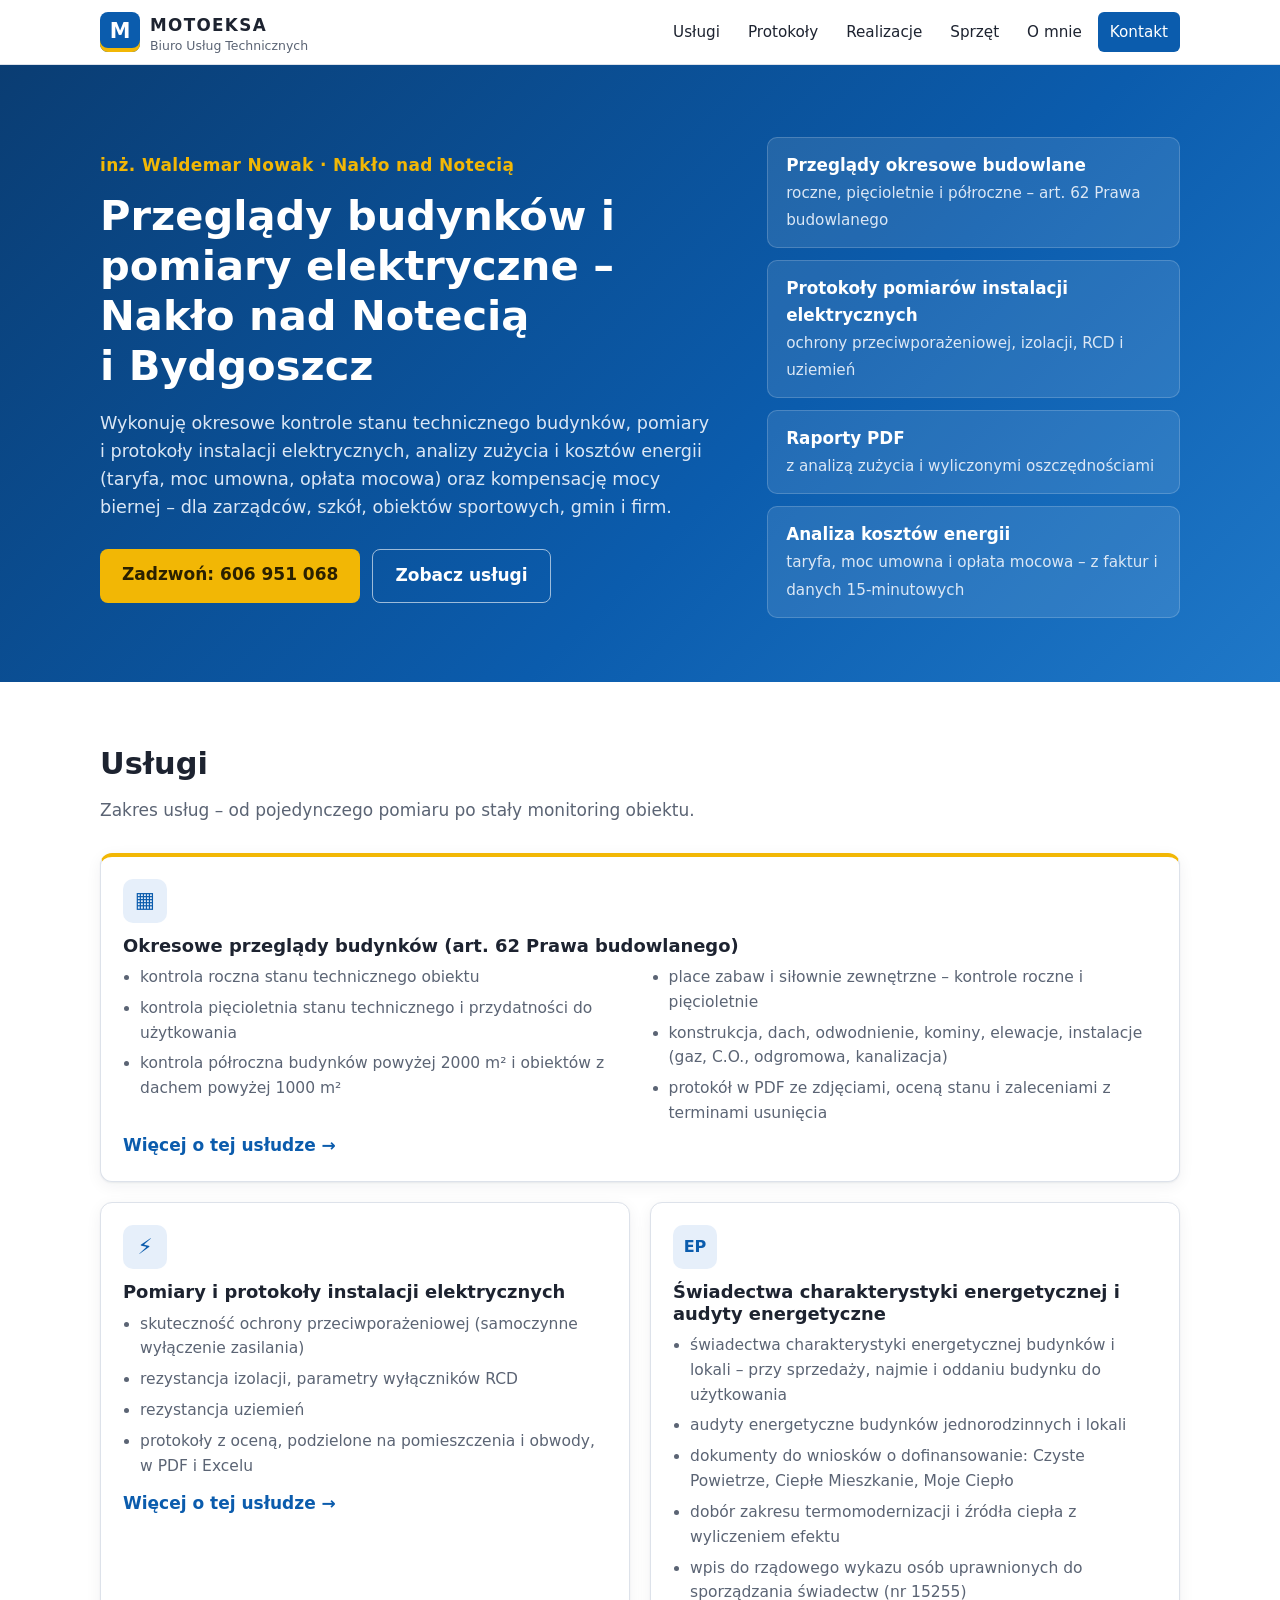
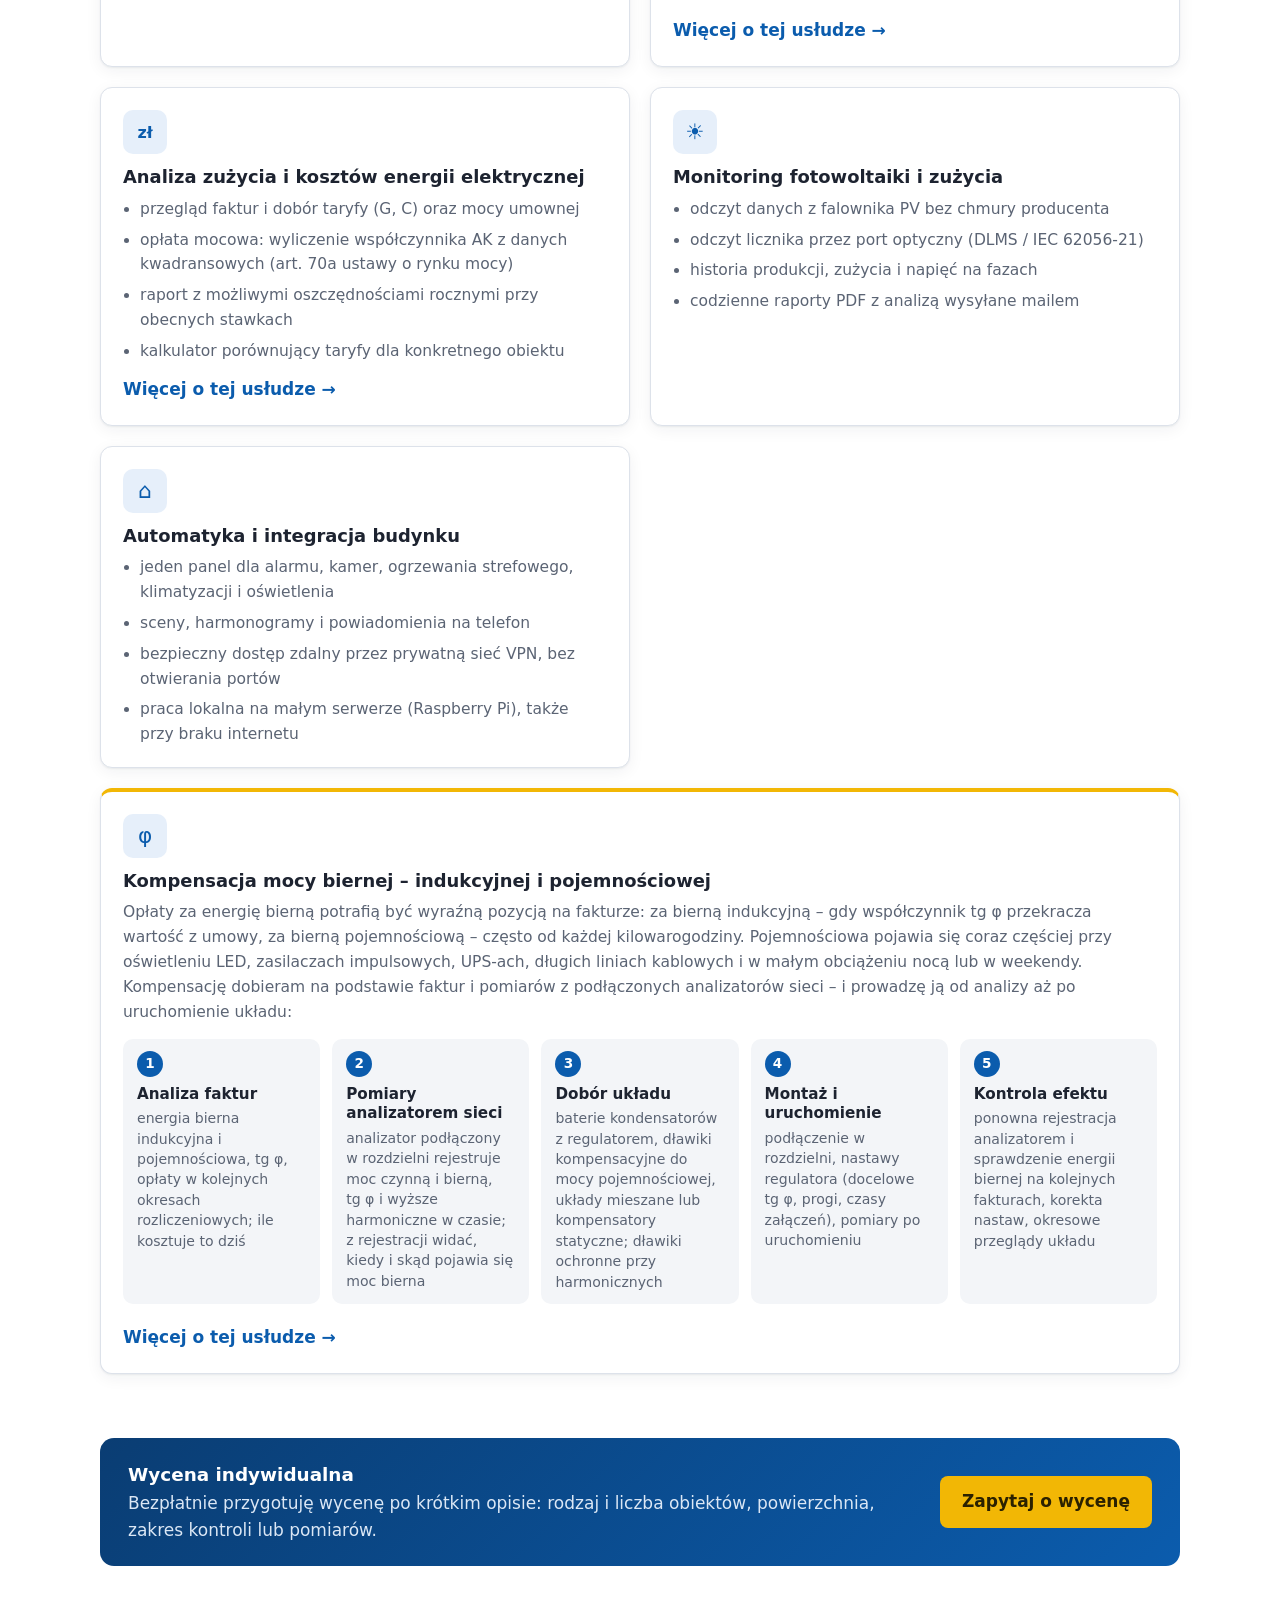
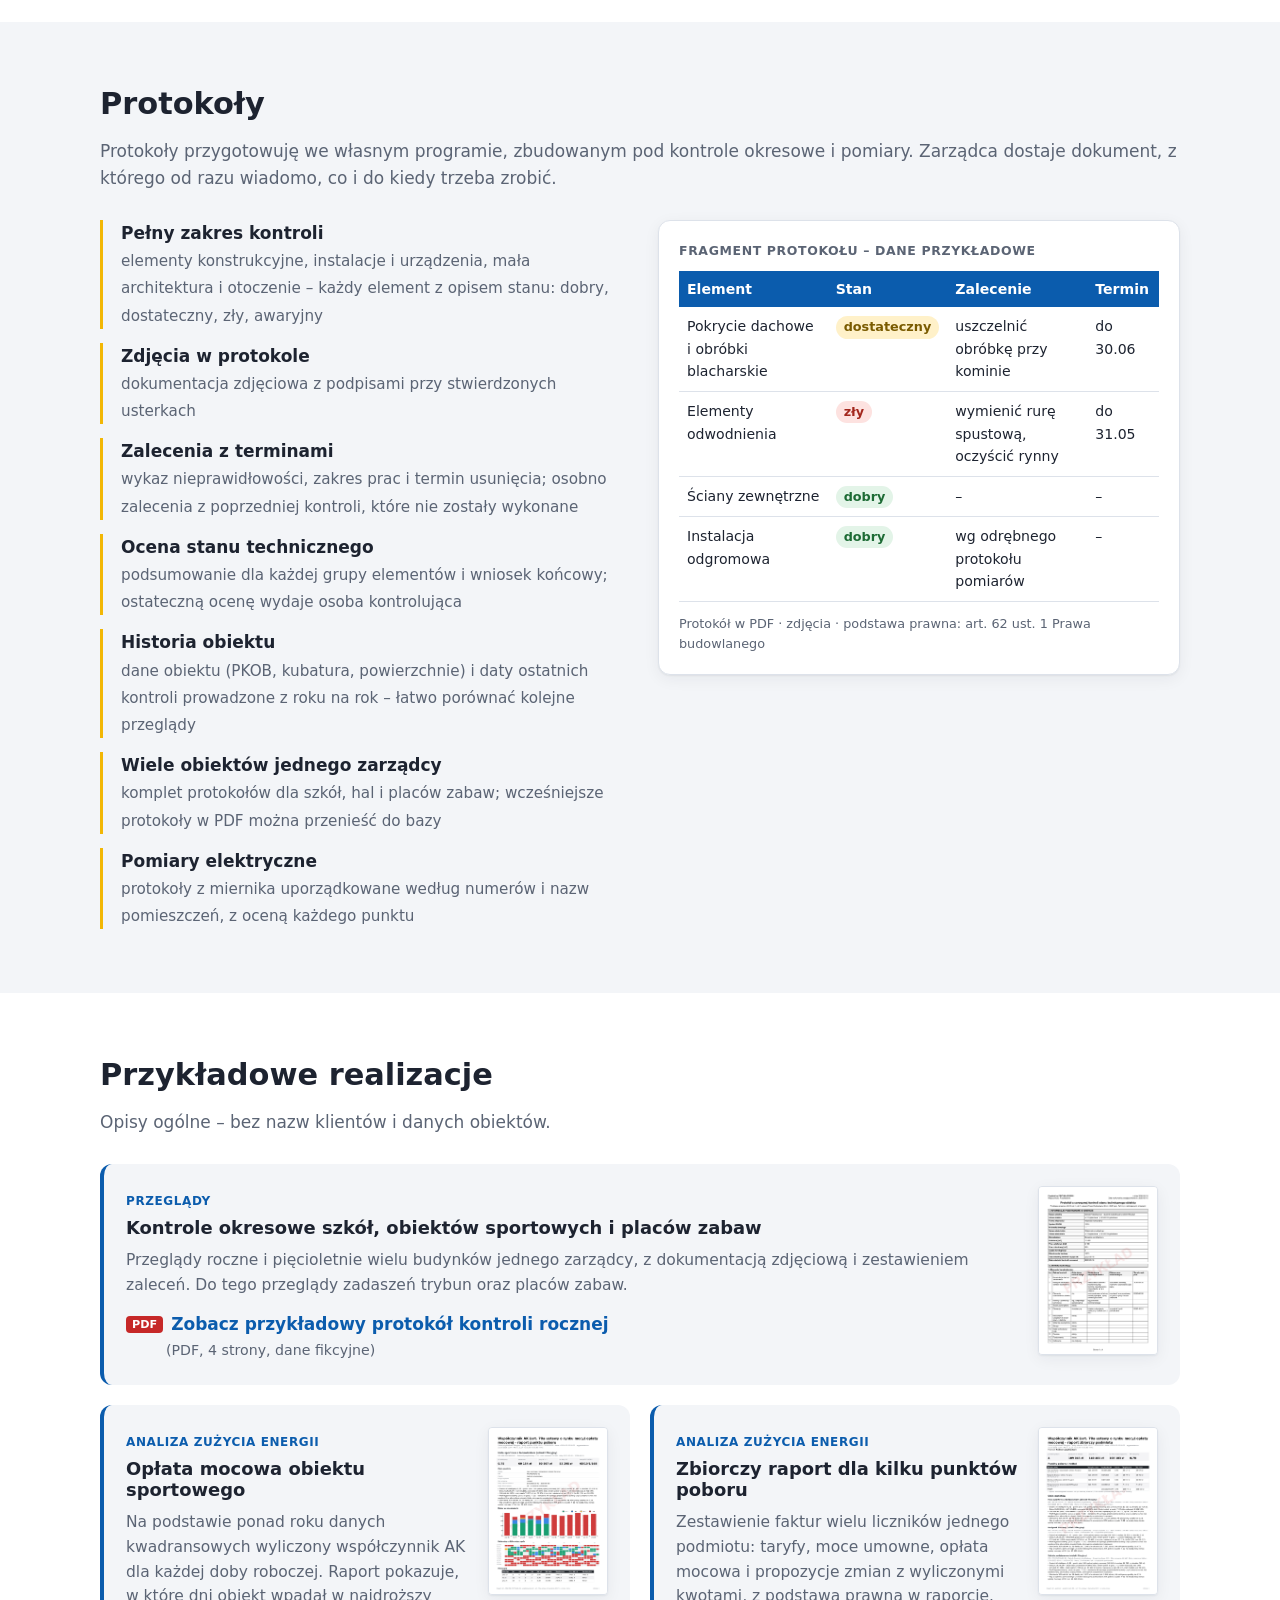
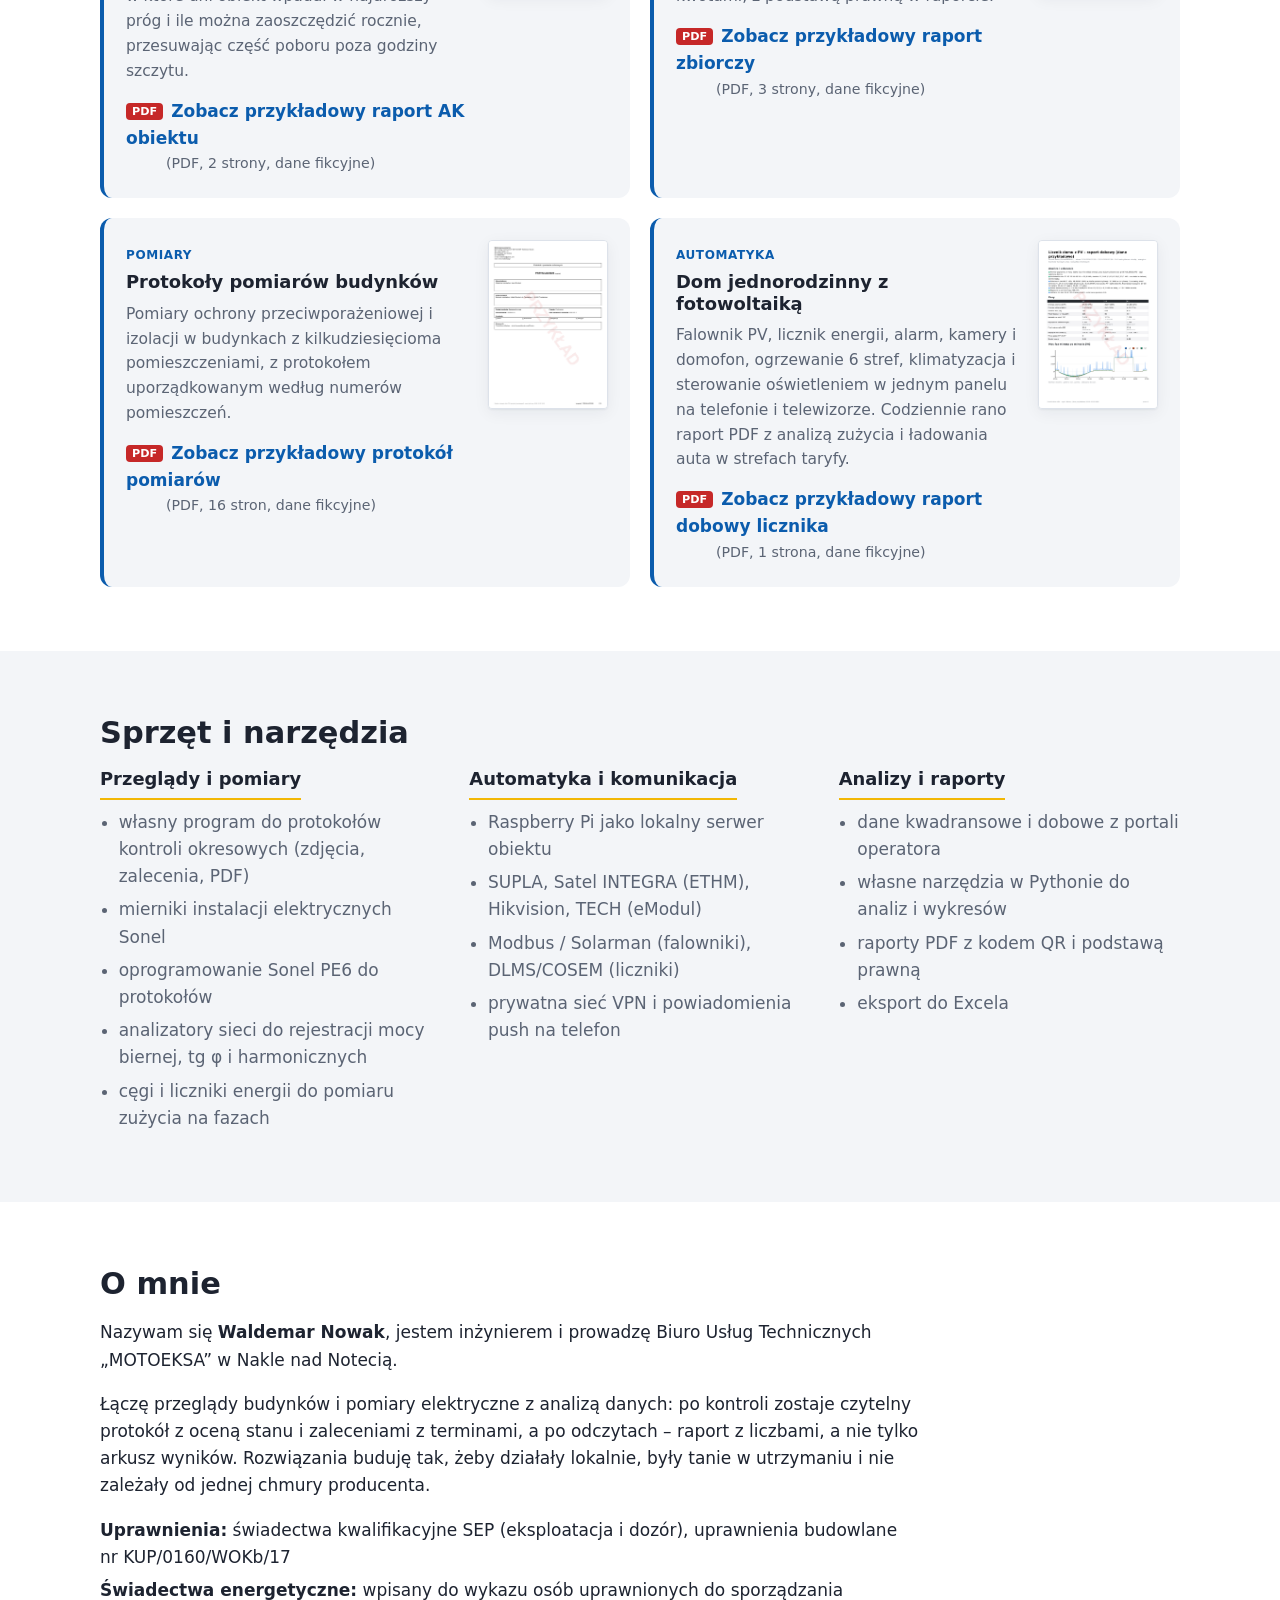
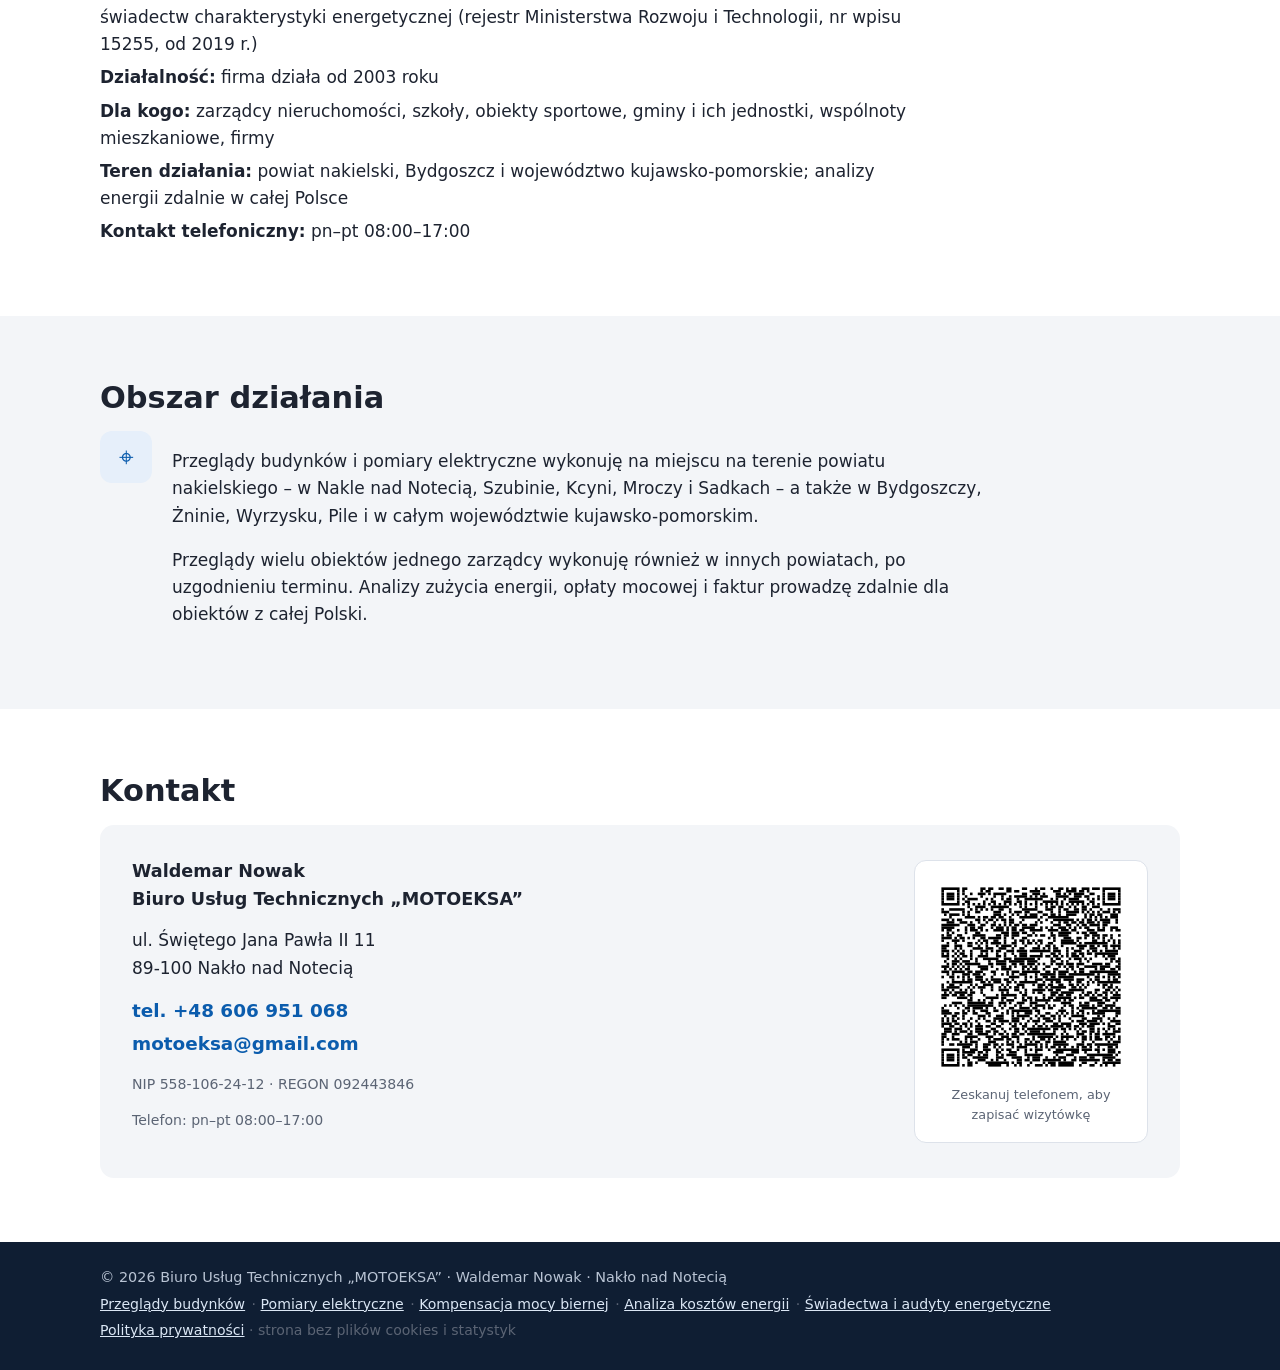
==== commit 9677254b: "Aktualizacja strony 2026-10-22 13:32" ====
--- a/index.html
+++ b/index.html
@@ -252,6 +252,7 @@
           <li>audyty energetyczne budynków jednorodzinnych i lokali</li>
           <li>dokumenty do wniosków o dofinansowanie: Czyste Powietrze, Ciepłe Mieszkanie, Moje Ciepło</li>
           <li>dobór zakresu termomodernizacji i źródła ciepła z wyliczeniem efektu</li>
+          <li>wpis do rządowego wykazu osób uprawnionych do sporządzania świadectw (nr 15255)</li>
         </ul>
         <a class="karta-link" href="swiadectwa-energetyczne-audyty/">Więcej o tej usłudze →</a>
       </article>
@@ -463,7 +464,8 @@
       <p>Nazywam się <b>Waldemar Nowak</b>, jestem inżynierem i prowadzę Biuro Usług Technicznych „MOTOEKSA” w Nakle nad Notecią.</p>
       <p>Łączę przeglądy budynków i pomiary elektryczne z analizą danych: po kontroli zostaje czytelny protokół z oceną stanu i zaleceniami z terminami, a po odczytach – raport z liczbami, a nie tylko arkusz wyników. Rozwiązania buduję tak, żeby działały lokalnie, były tanie w utrzymaniu i nie zależały od jednej chmury producenta.</p>
       <ul class="lista-faktow">
-        <li><b>Uprawnienia:</b> świadectwa kwalifikacyjne SEP (eksploatacja i dozór) oraz uprawnienia budowlane</li>
+        <li><b>Uprawnienia:</b> świadectwa kwalifikacyjne SEP (eksploatacja i dozór), uprawnienia budowlane nr KUP/0160/WOKb/17</li>
+        <li><b>Świadectwa energetyczne:</b> wpisany do wykazu osób uprawnionych do sporządzania świadectw charakterystyki energetycznej (rejestr Ministerstwa Rozwoju i Technologii, nr wpisu 15255, od 2019 r.)</li>
         <li><b>Działalność:</b> firma działa od 2003 roku</li>
         <li><b>Dla kogo:</b> zarządcy nieruchomości, szkoły, obiekty sportowe, gminy i ich jednostki, wspólnoty mieszkaniowe, firmy</li>
         <li><b>Teren działania:</b> powiat nakielski, Bydgoszcz i województwo kujawsko-pomorskie; analizy energii zdalnie w całej Polsce</li>
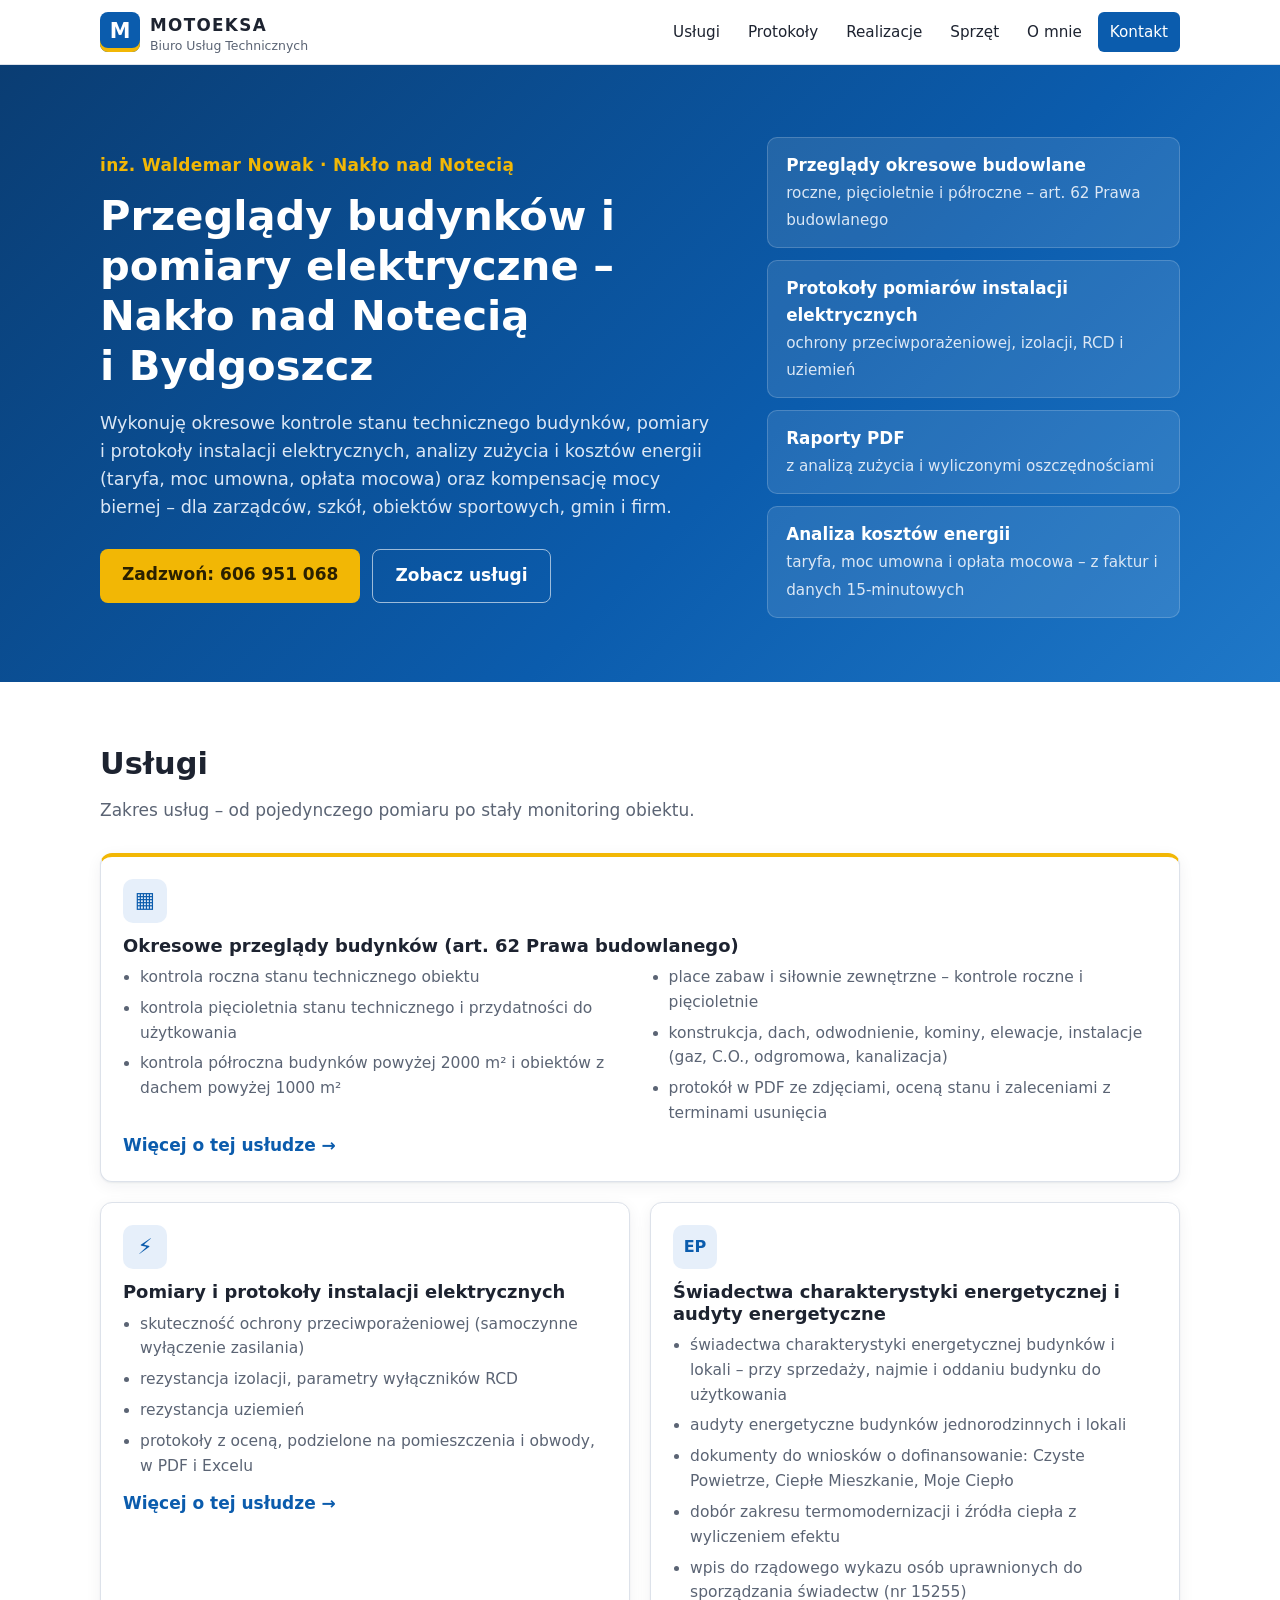
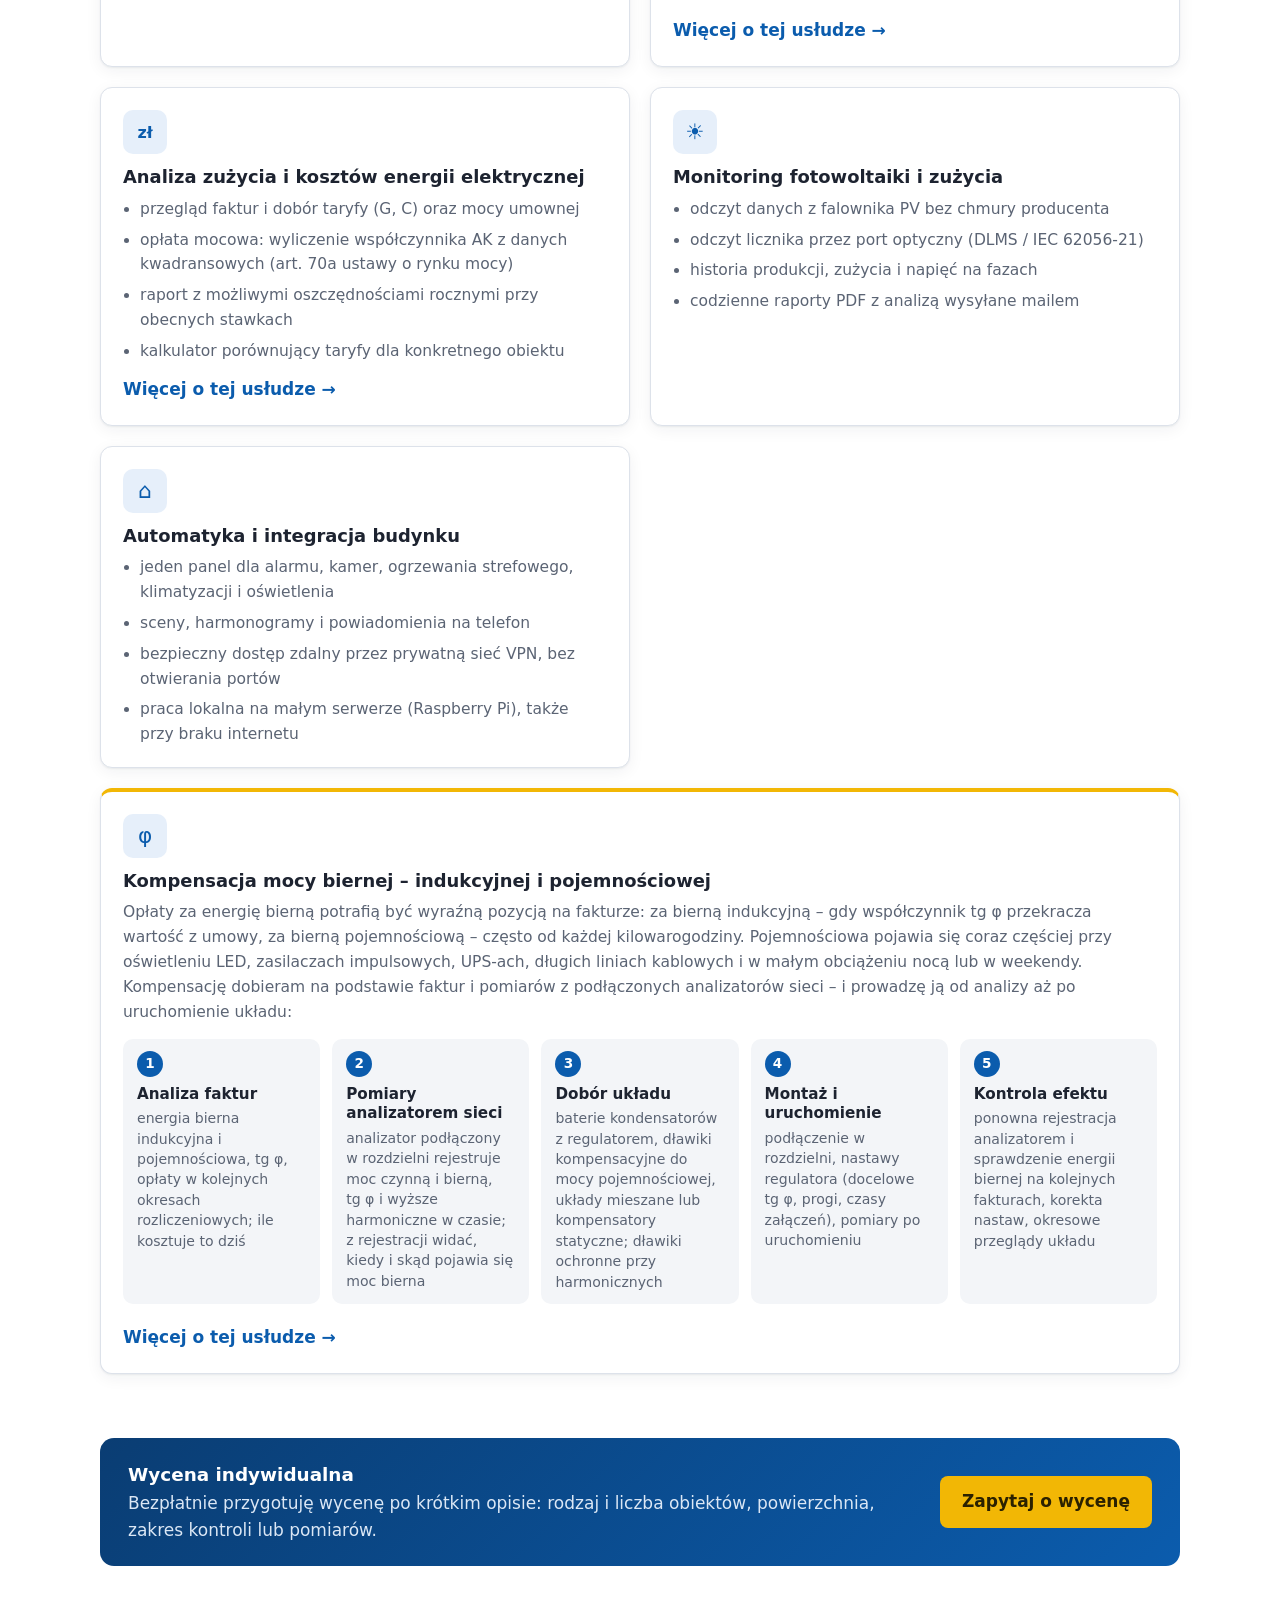
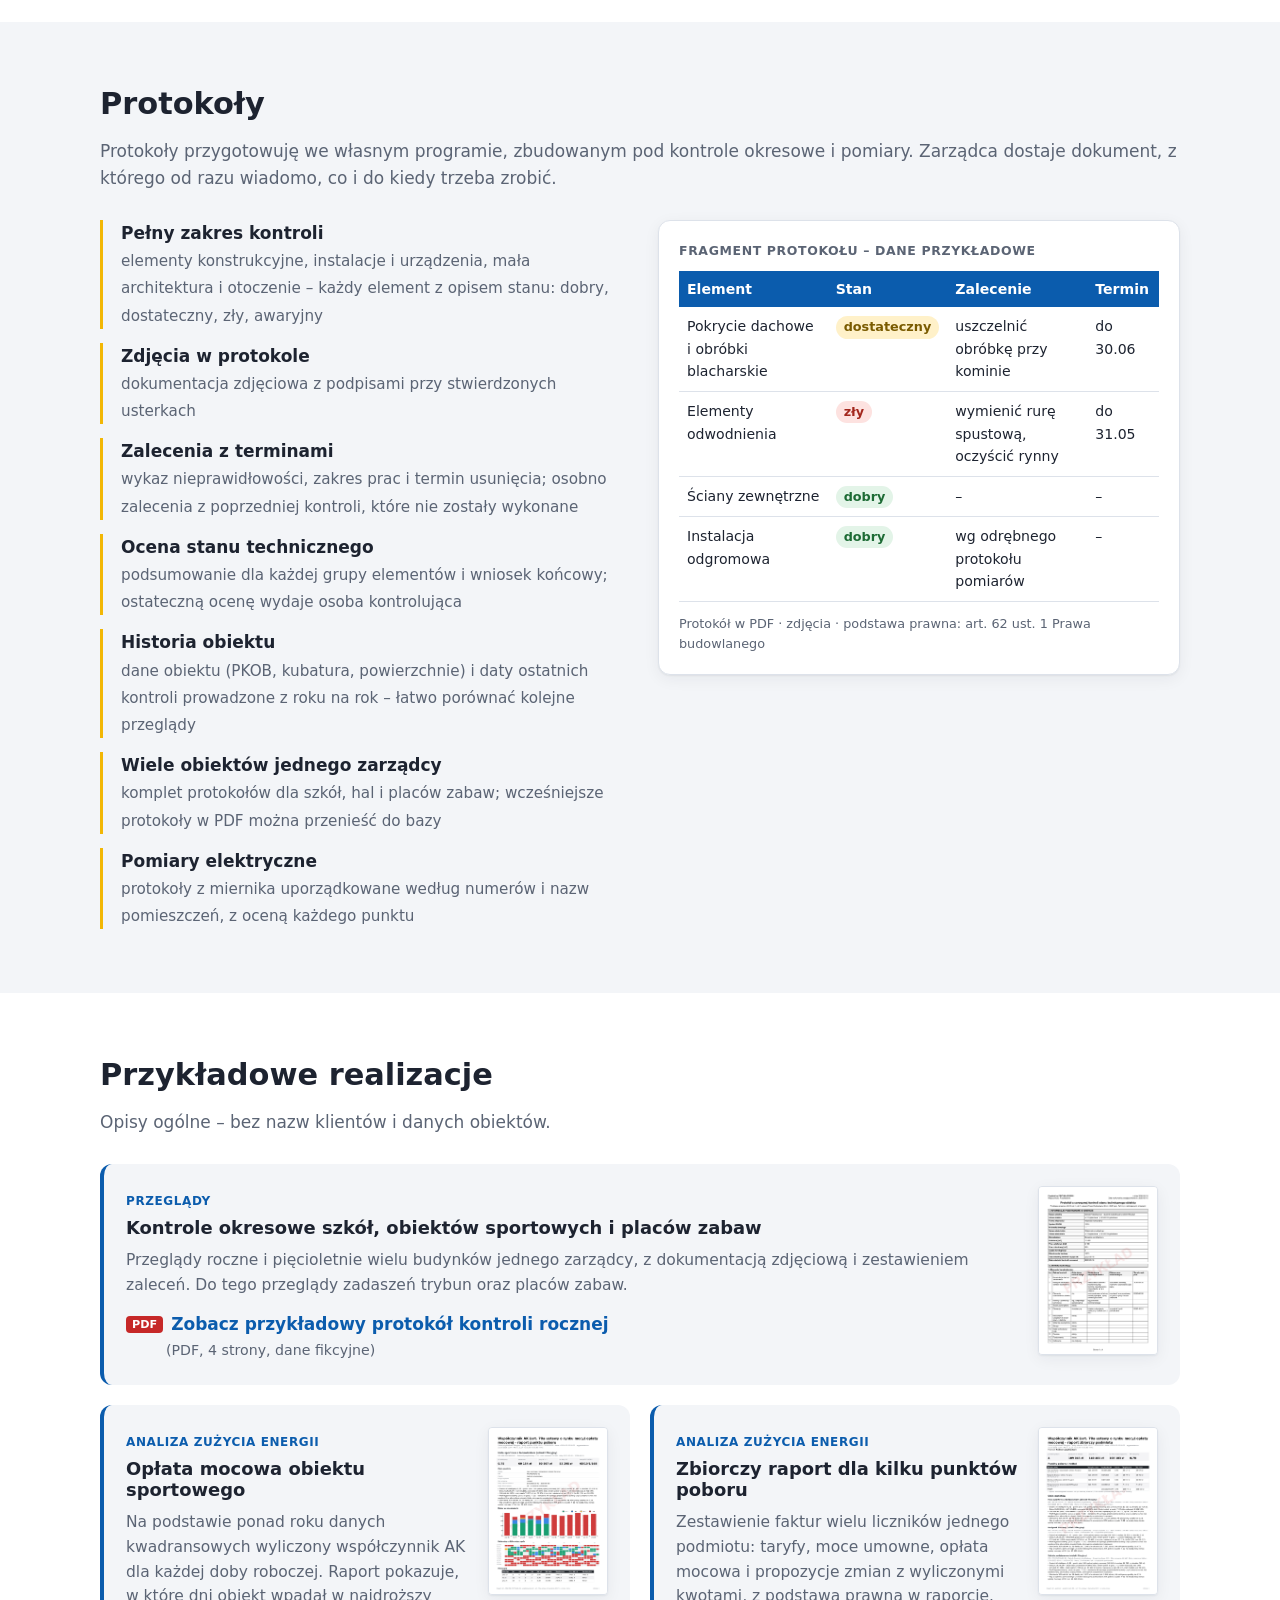
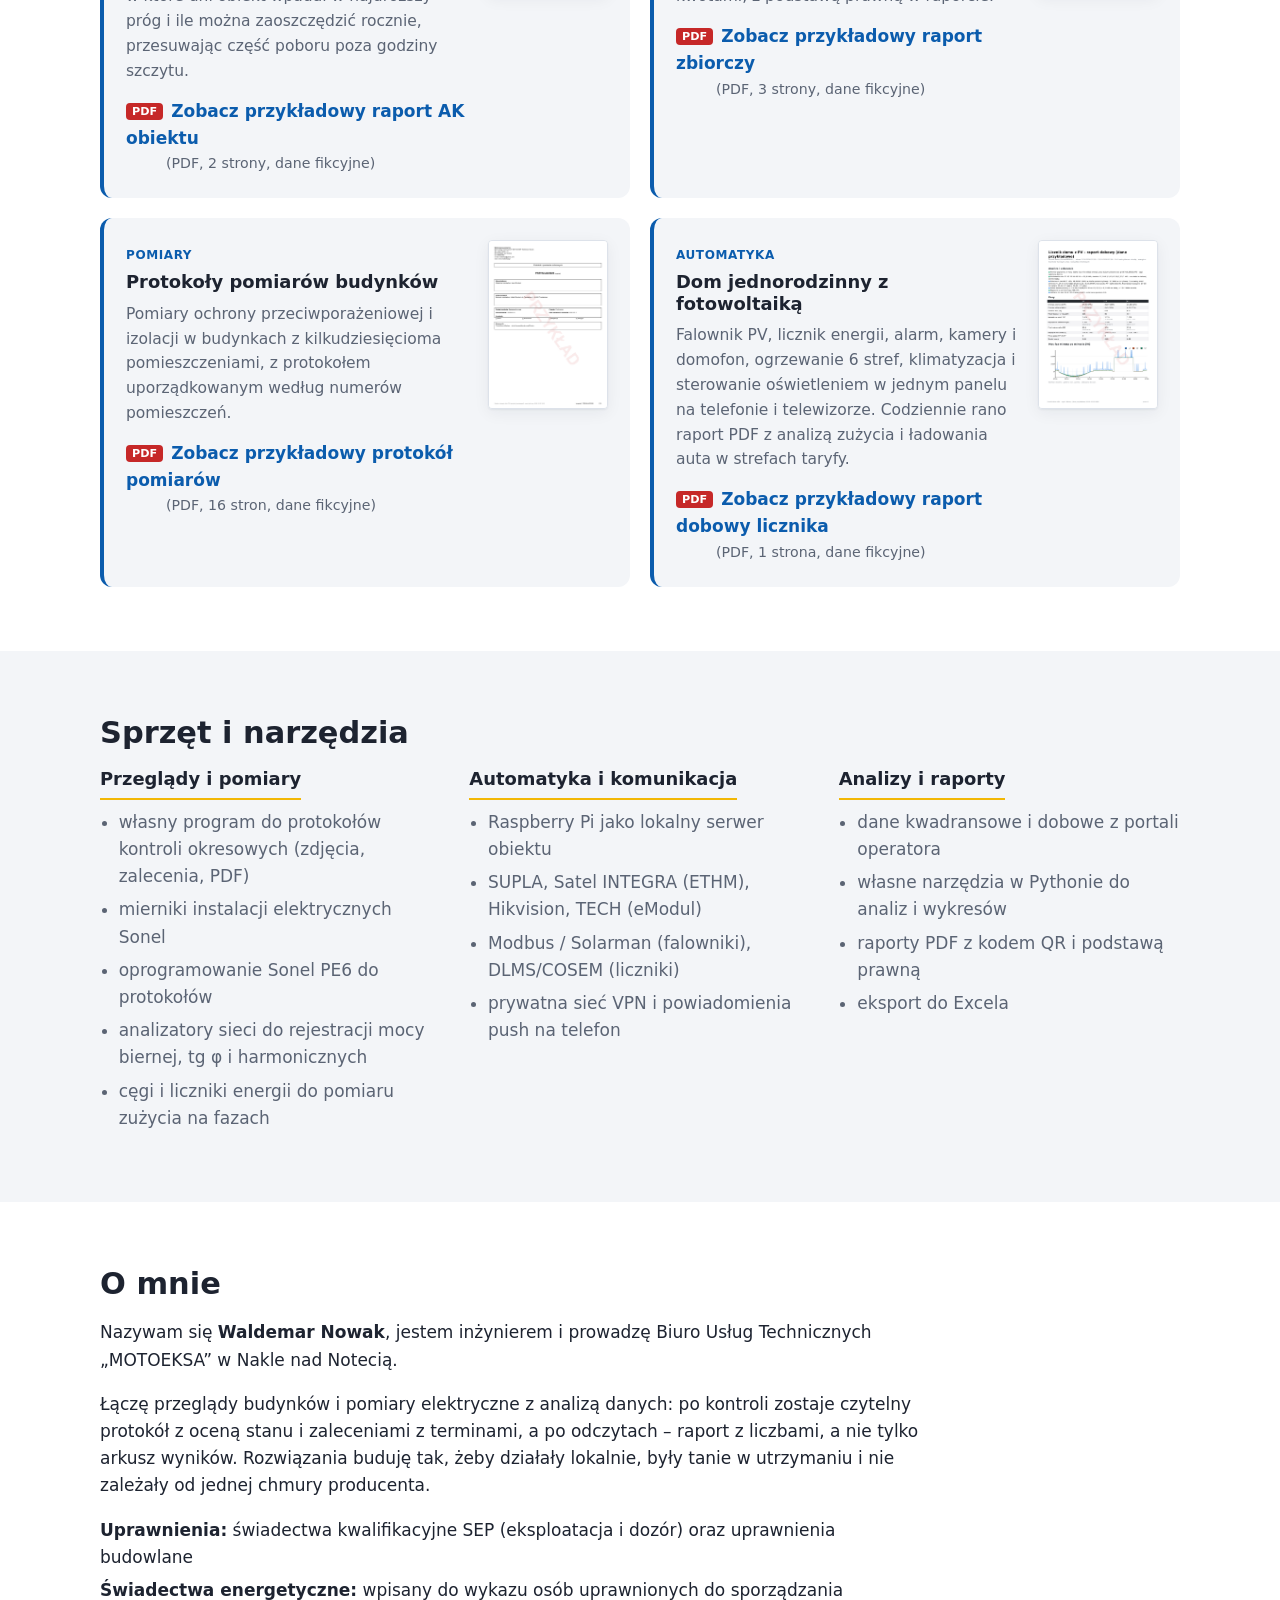
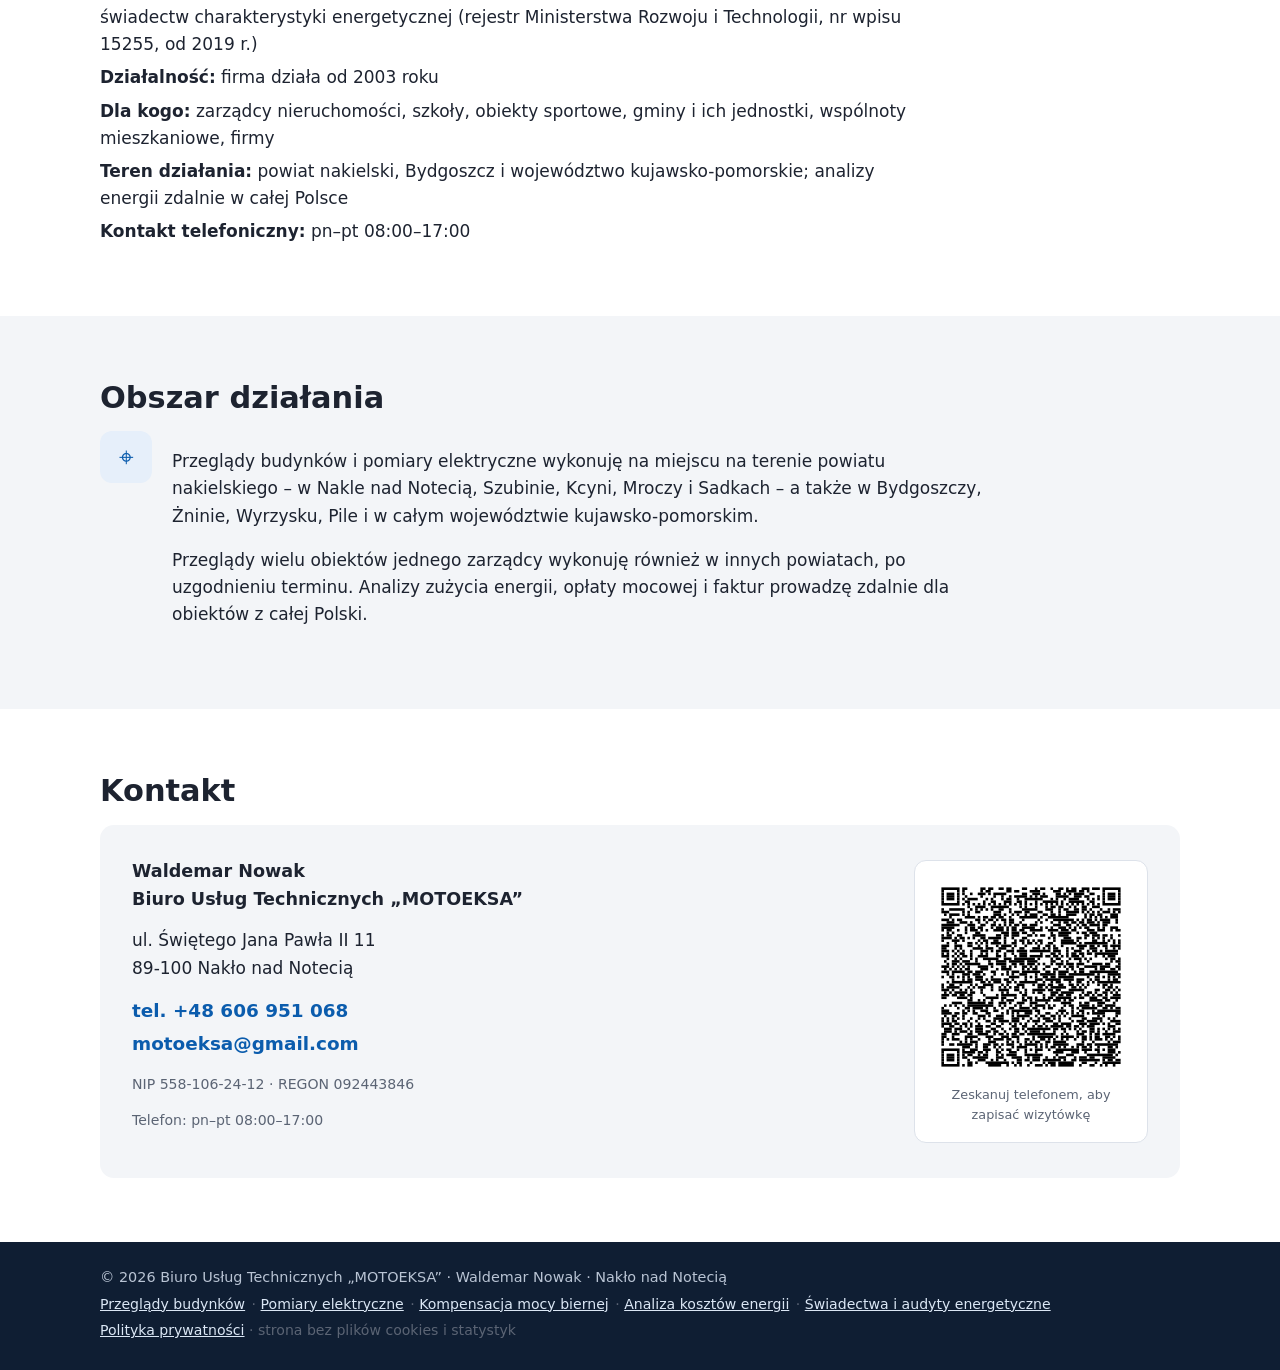
==== commit 9fad17ed: "Aktualizacja strony 2026-10-22 13:40" ====
--- a/index.html
+++ b/index.html
@@ -464,7 +464,7 @@
       <p>Nazywam się <b>Waldemar Nowak</b>, jestem inżynierem i prowadzę Biuro Usług Technicznych „MOTOEKSA” w Nakle nad Notecią.</p>
       <p>Łączę przeglądy budynków i pomiary elektryczne z analizą danych: po kontroli zostaje czytelny protokół z oceną stanu i zaleceniami z terminami, a po odczytach – raport z liczbami, a nie tylko arkusz wyników. Rozwiązania buduję tak, żeby działały lokalnie, były tanie w utrzymaniu i nie zależały od jednej chmury producenta.</p>
       <ul class="lista-faktow">
-        <li><b>Uprawnienia:</b> świadectwa kwalifikacyjne SEP (eksploatacja i dozór), uprawnienia budowlane nr KUP/0160/WOKb/17</li>
+        <li><b>Uprawnienia:</b> świadectwa kwalifikacyjne SEP (eksploatacja i dozór) oraz uprawnienia budowlane</li>
         <li><b>Świadectwa energetyczne:</b> wpisany do wykazu osób uprawnionych do sporządzania świadectw charakterystyki energetycznej (rejestr Ministerstwa Rozwoju i Technologii, nr wpisu 15255, od 2019 r.)</li>
         <li><b>Działalność:</b> firma działa od 2003 roku</li>
         <li><b>Dla kogo:</b> zarządcy nieruchomości, szkoły, obiekty sportowe, gminy i ich jednostki, wspólnoty mieszkaniowe, firmy</li>
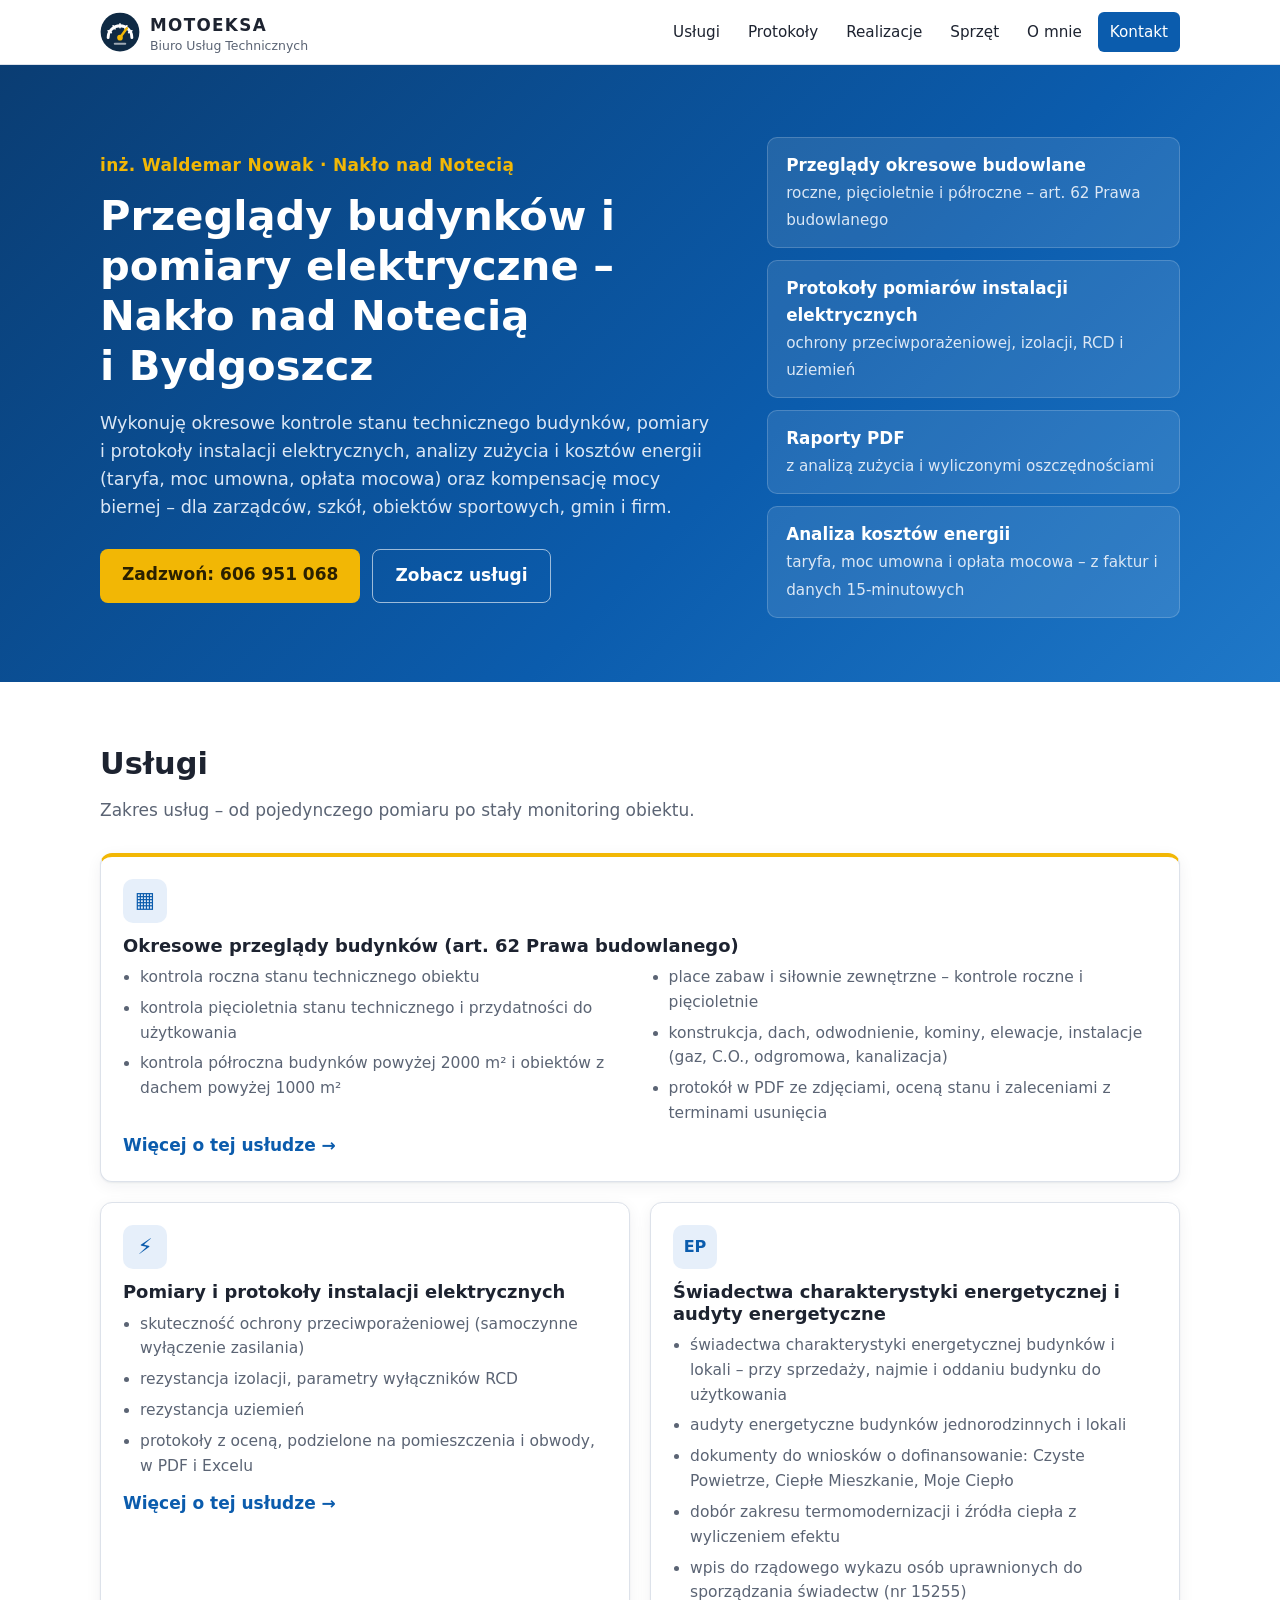
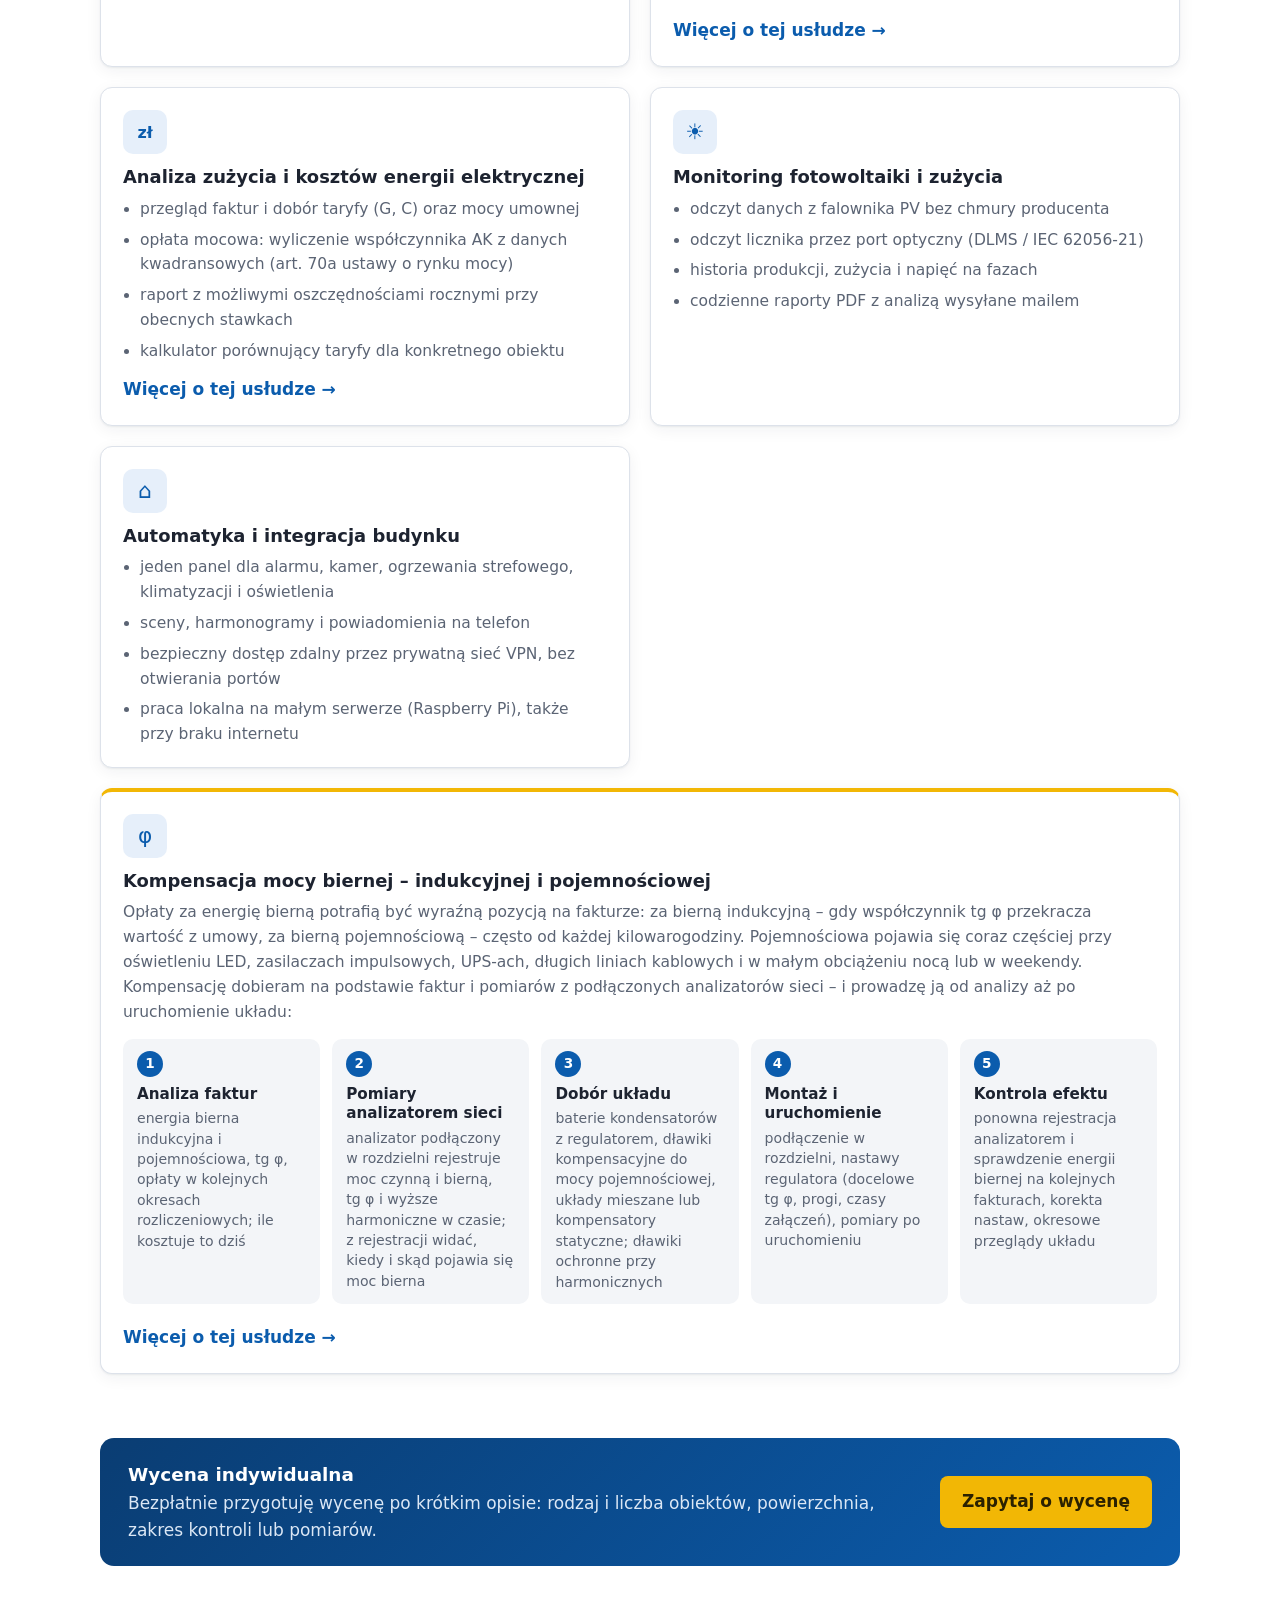
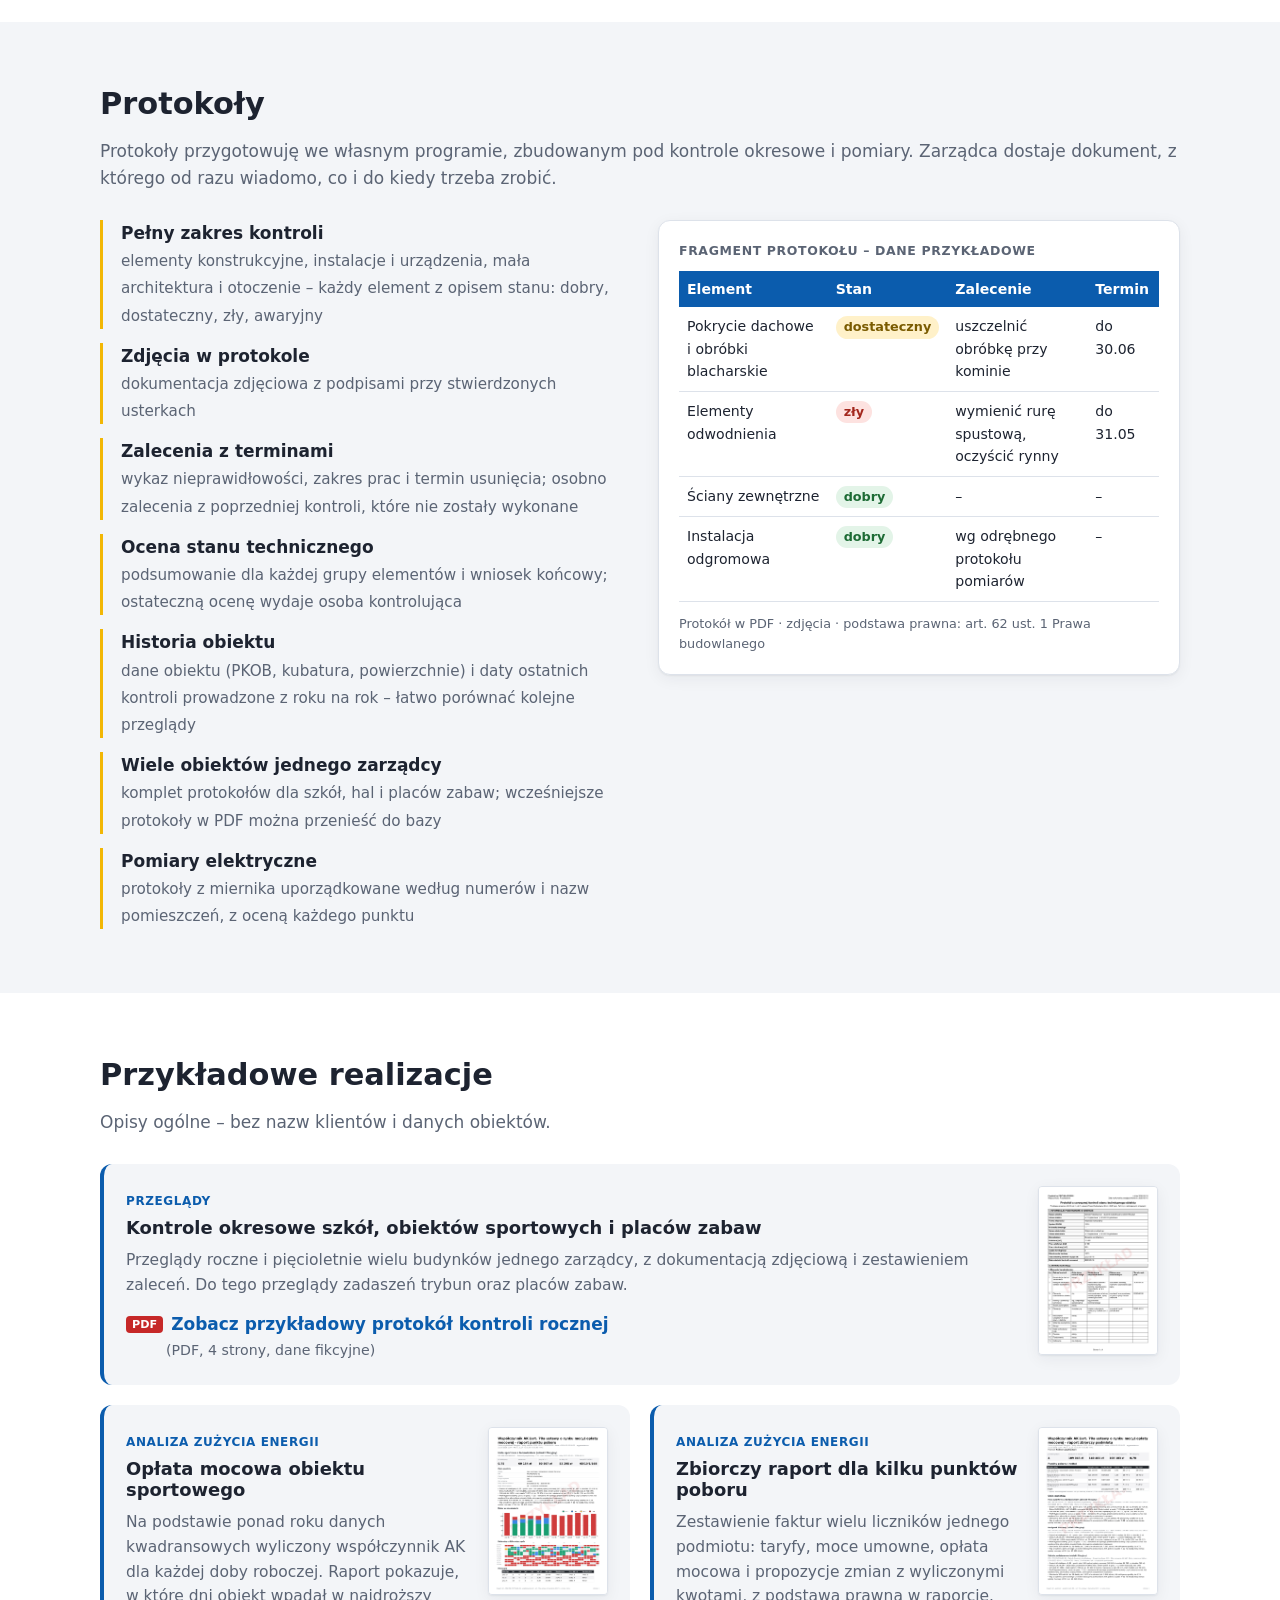
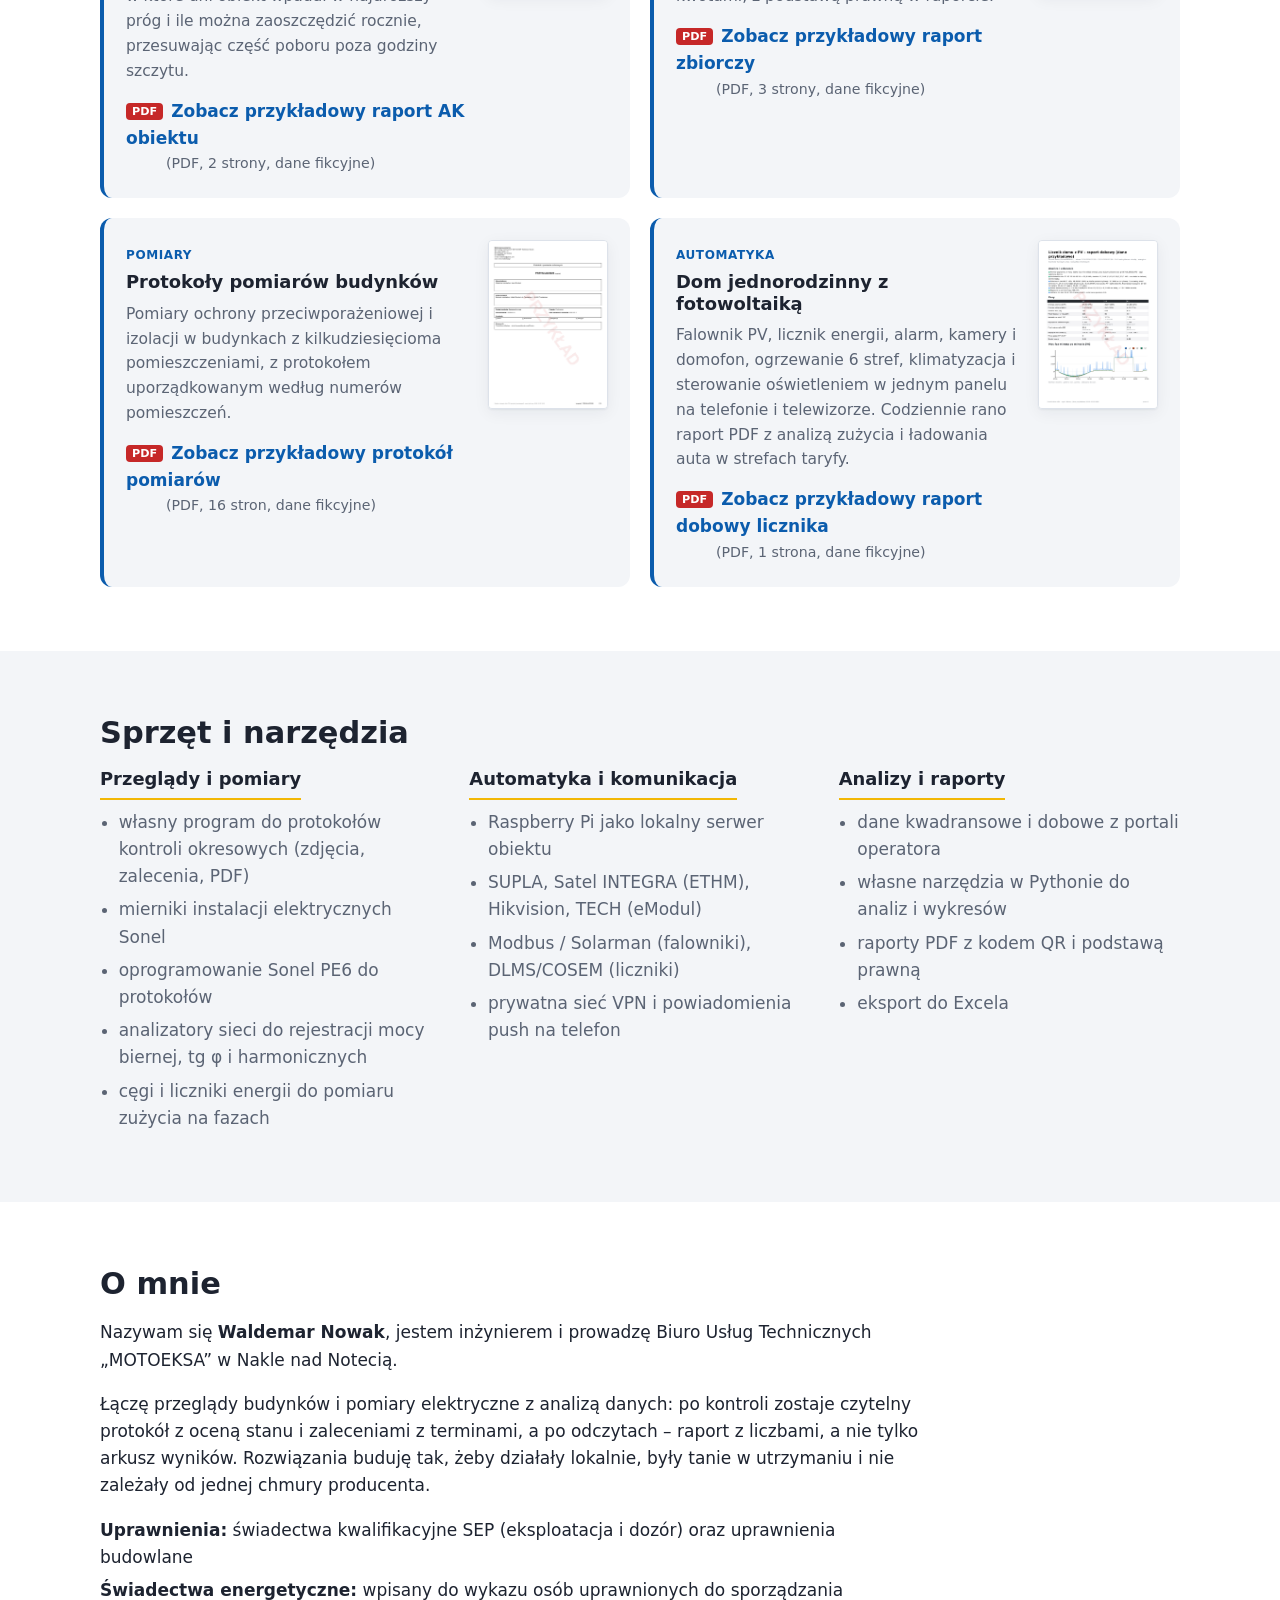
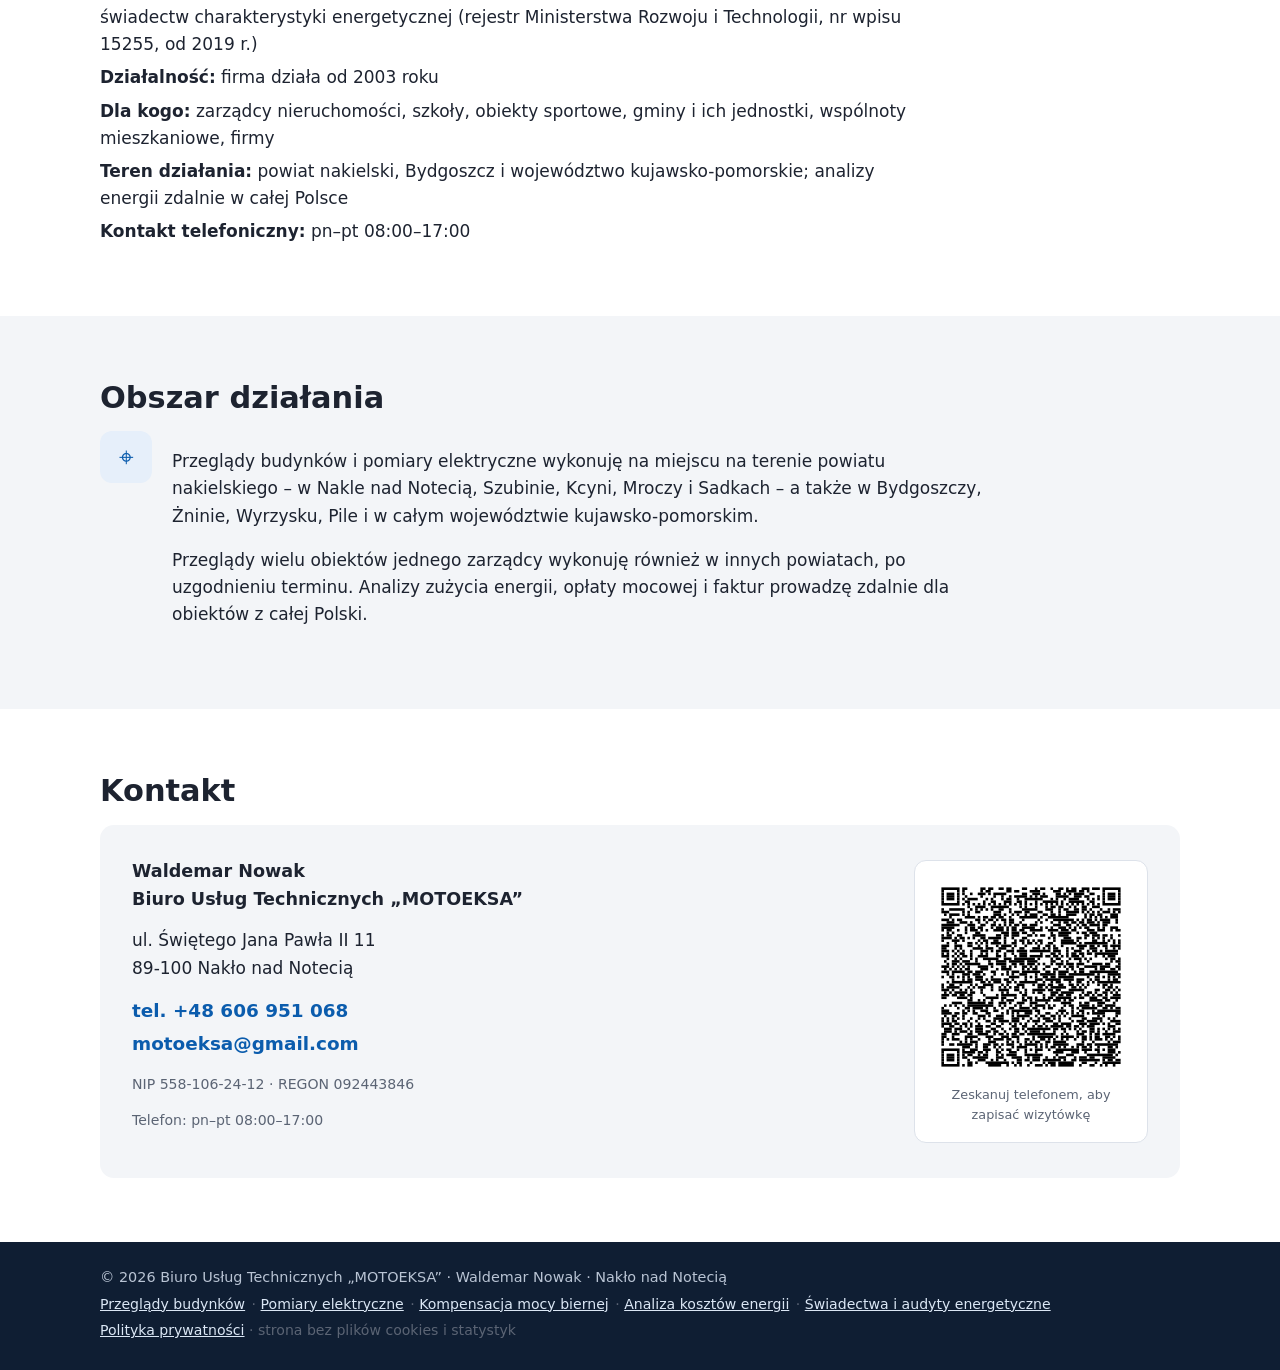
==== commit c322fea1: "Aktualizacja strony 2026-10-22 14:14" ====
--- a/index.html
+++ b/index.html
@@ -101,7 +101,9 @@
     }
    ],
    "sameAs": [
-    "https://share.google/DEgC0BHQFHlprhYzm"
+    "https://share.google/DEgC0BHQFHlprhYzm",
+    "https://www.linkedin.com/in/waldemar-nowak-a03078222/",
+    "https://www.wpolsce24.pl/firma,1470610,Biuro+Us%C5%82ug+Technicznych+MOTOEKSA+Waldemar+Nowak.html"
    ],
    "openingHoursSpecification": [
     {
@@ -178,7 +180,7 @@
 
 <header class="naglowek">
   <div class="kontener naglowek-wnetrze">
-    <a class="logo" href="#start"><span class="logo-znak">M</span><span><b>MOTOEKSA</b><small>Biuro Usług Technicznych</small></span></a>
+    <a class="logo" href="#start"><span class="logo-znak logo-znak-svg" aria-hidden="true"><svg xmlns="http://www.w3.org/2000/svg" viewBox="0 0 64 64" width="40" height="40"><circle cx="32" cy="32" r="31" fill="#0f2a44"/><path d="M13 41 A19 19 0 0 1 51 41" fill="none" stroke="#fff" stroke-width="4.5" stroke-linecap="round"/><line x1="32" y1="25" x2="32" y2="19" stroke="#fff" stroke-width="2.5" stroke-linecap="round" transform="rotate(-60 32 41)"/><line x1="32" y1="25" x2="32" y2="19" stroke="#fff" stroke-width="2.5" stroke-linecap="round" transform="rotate(-30 32 41)"/><line x1="32" y1="25" x2="32" y2="19" stroke="#fff" stroke-width="2.5" stroke-linecap="round" transform="rotate(0 32 41)"/><line x1="32" y1="25" x2="32" y2="19" stroke="#fff" stroke-width="2.5" stroke-linecap="round" transform="rotate(30 32 41)"/><line x1="32" y1="25" x2="32" y2="19" stroke="#fff" stroke-width="2.5" stroke-linecap="round" transform="rotate(60 32 41)"/><line x1="32" y1="41" x2="43" y2="26" stroke="#f2b705" stroke-width="4" stroke-linecap="round"/><circle cx="32" cy="41" r="4.5" fill="#f2b705"/><rect x="22" y="49" width="20" height="3.5" rx="1.75" fill="#fff" opacity=".6"/></svg></span><span><b>MOTOEKSA</b><small>Biuro Usług Technicznych</small></span></a>
     <nav class="menu" aria-label="Menu główne">
       <a href="#uslugi">Usługi</a>
       <a href="#protokoly">Protokoły</a>
--- a/styl.css
+++ b/styl.css
@@ -54,6 +54,8 @@
   background: var(--akcent); color: #fff; font-weight: 700; font-size: 1.3rem;
   box-shadow: inset 0 -4px 0 var(--zolty);
 }
+.logo-znak-svg { background: none; box-shadow: none; border-radius: 0; }
+.logo-znak-svg svg { display: block; width: 40px; height: 40px; }
 .menu { display: flex; gap: 4px; flex-wrap: wrap; }
 .menu a { text-decoration: none; color: var(--tekst); padding: 8px 12px; border-radius: 6px; font-size: .95rem; }
 .menu a:hover { background: var(--tlo-2); }
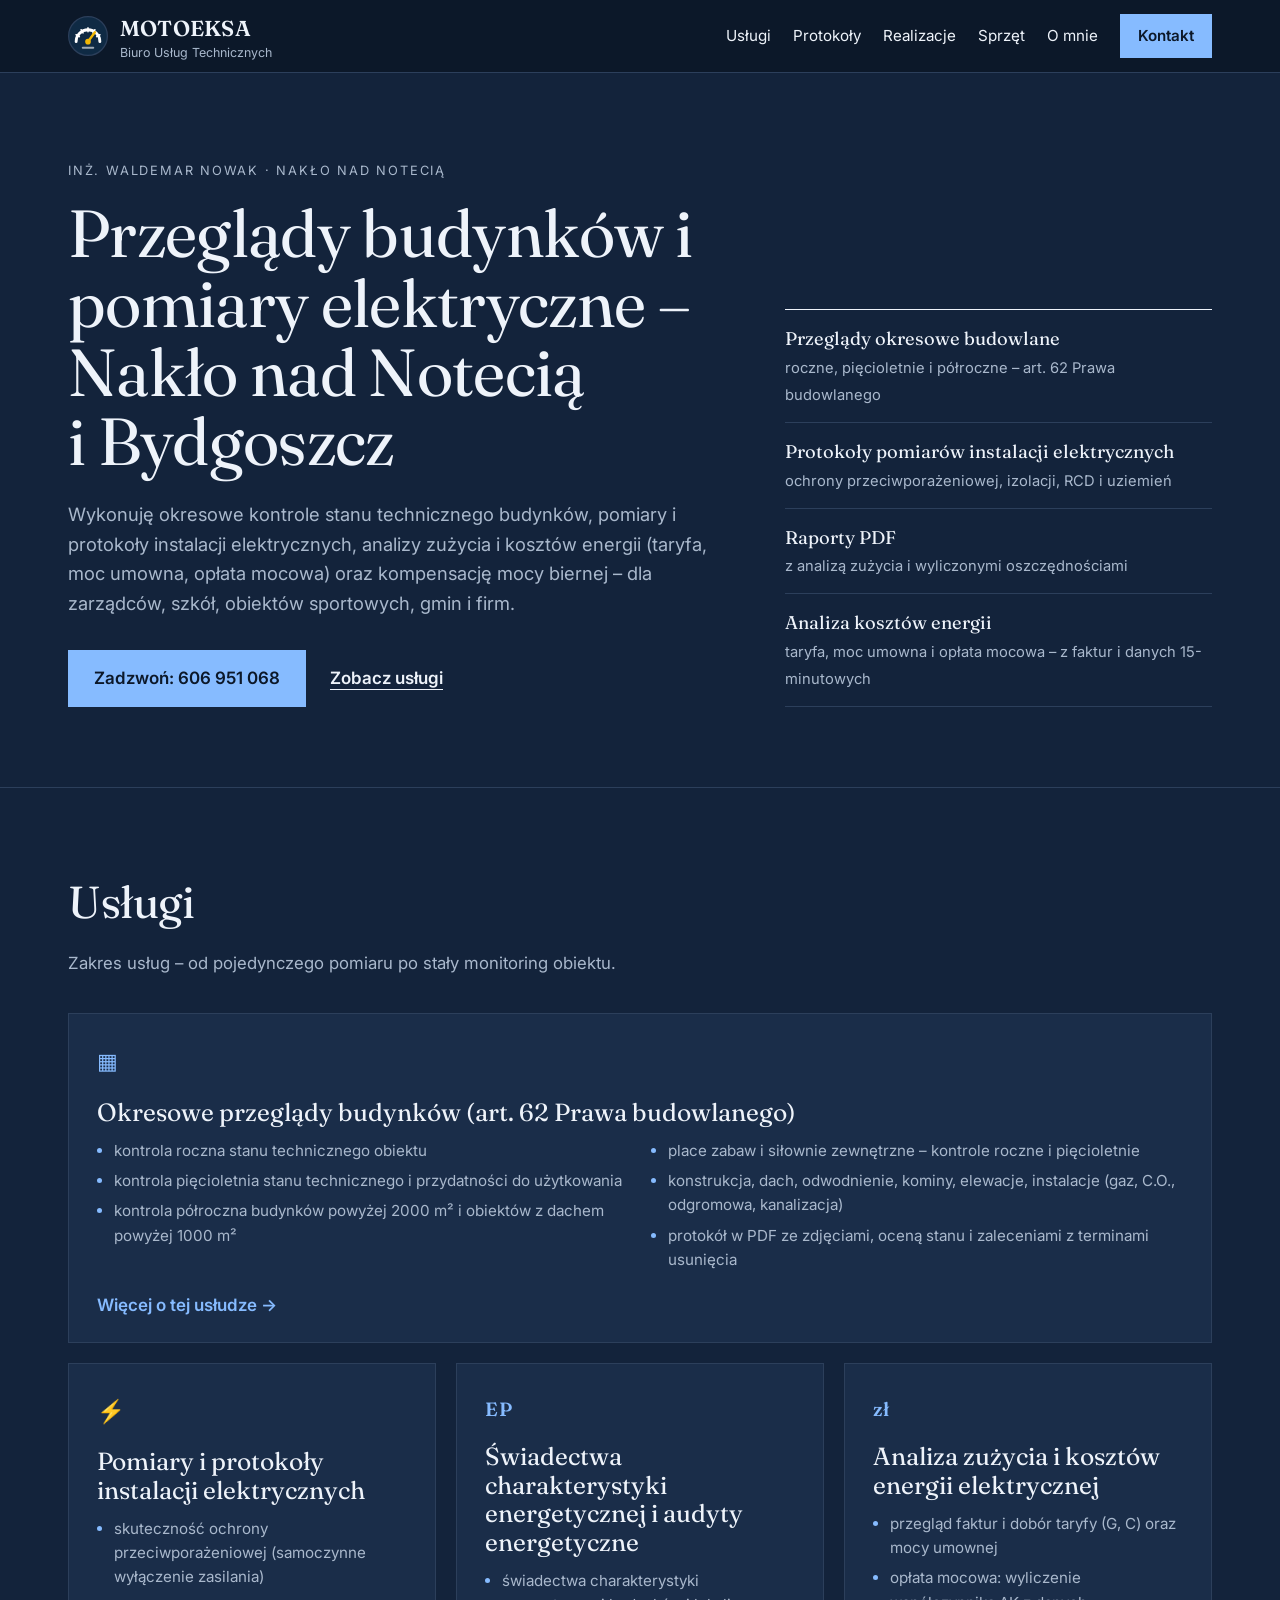
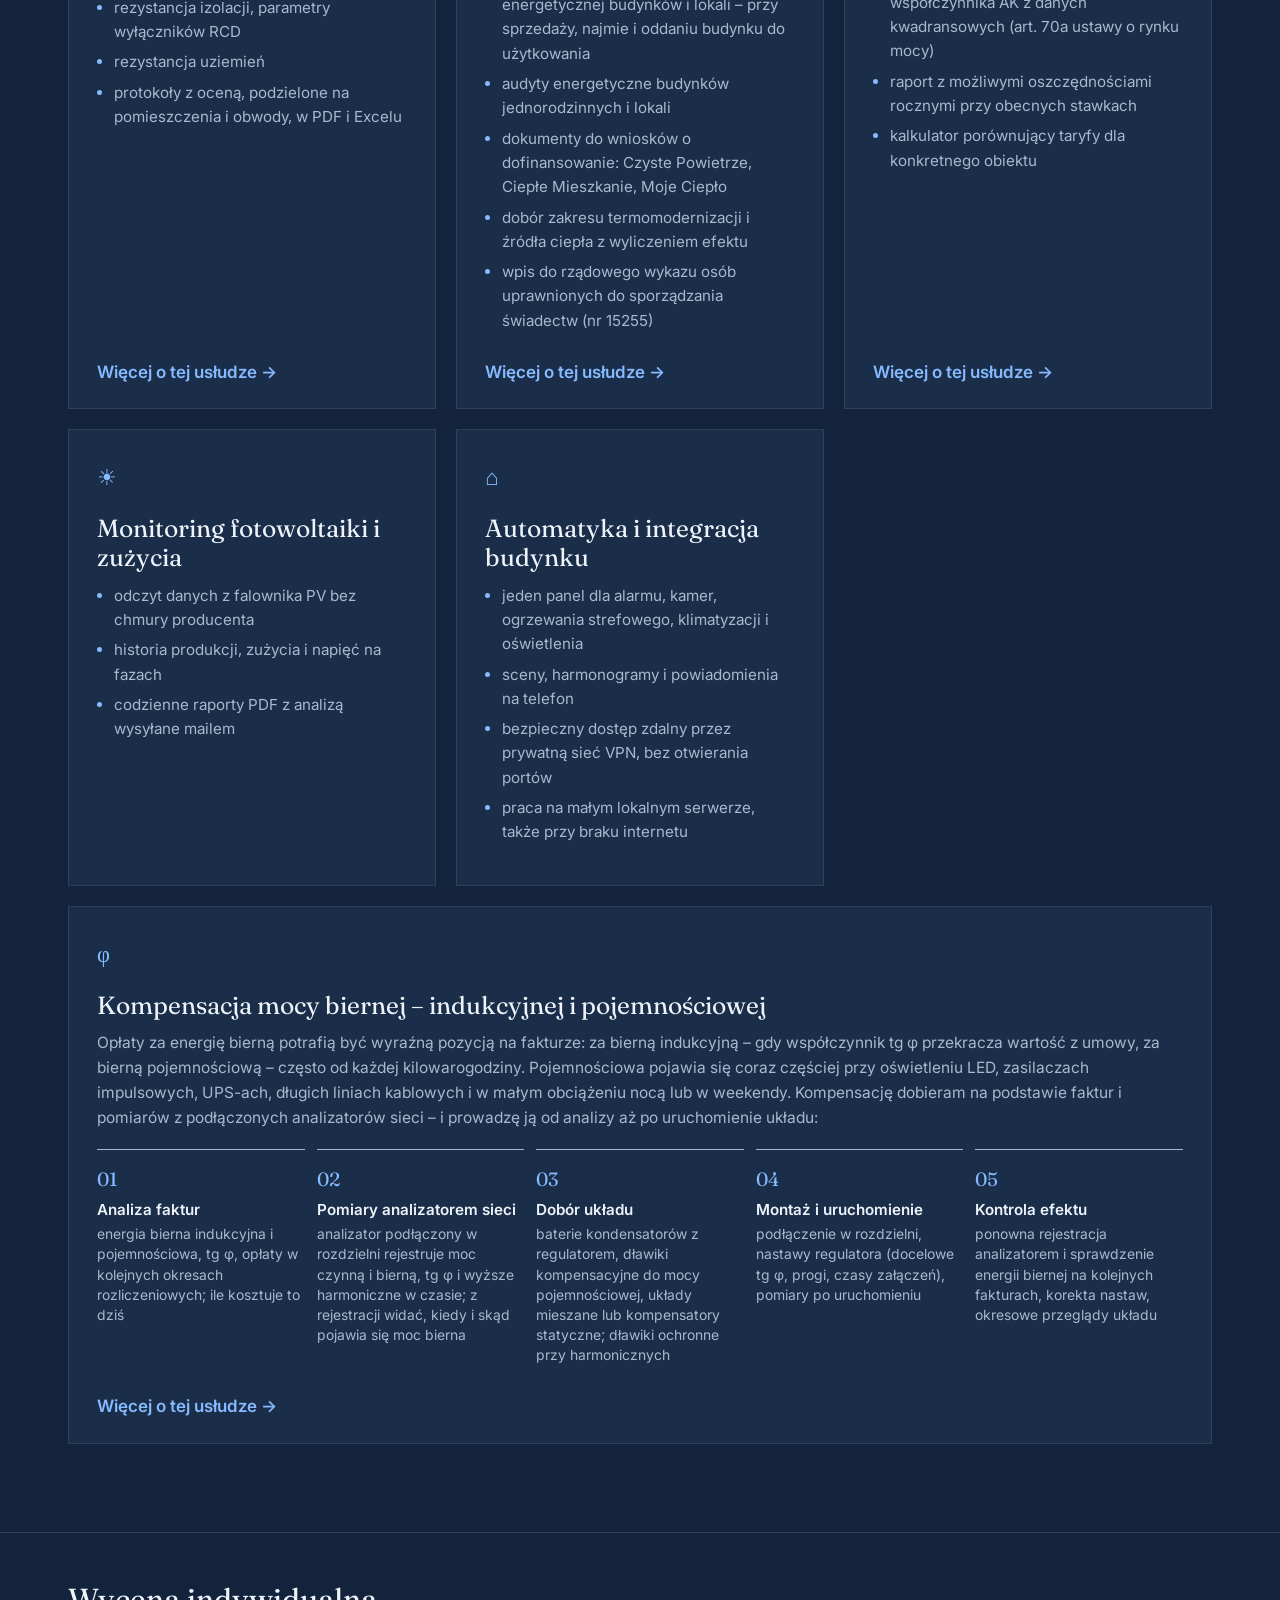
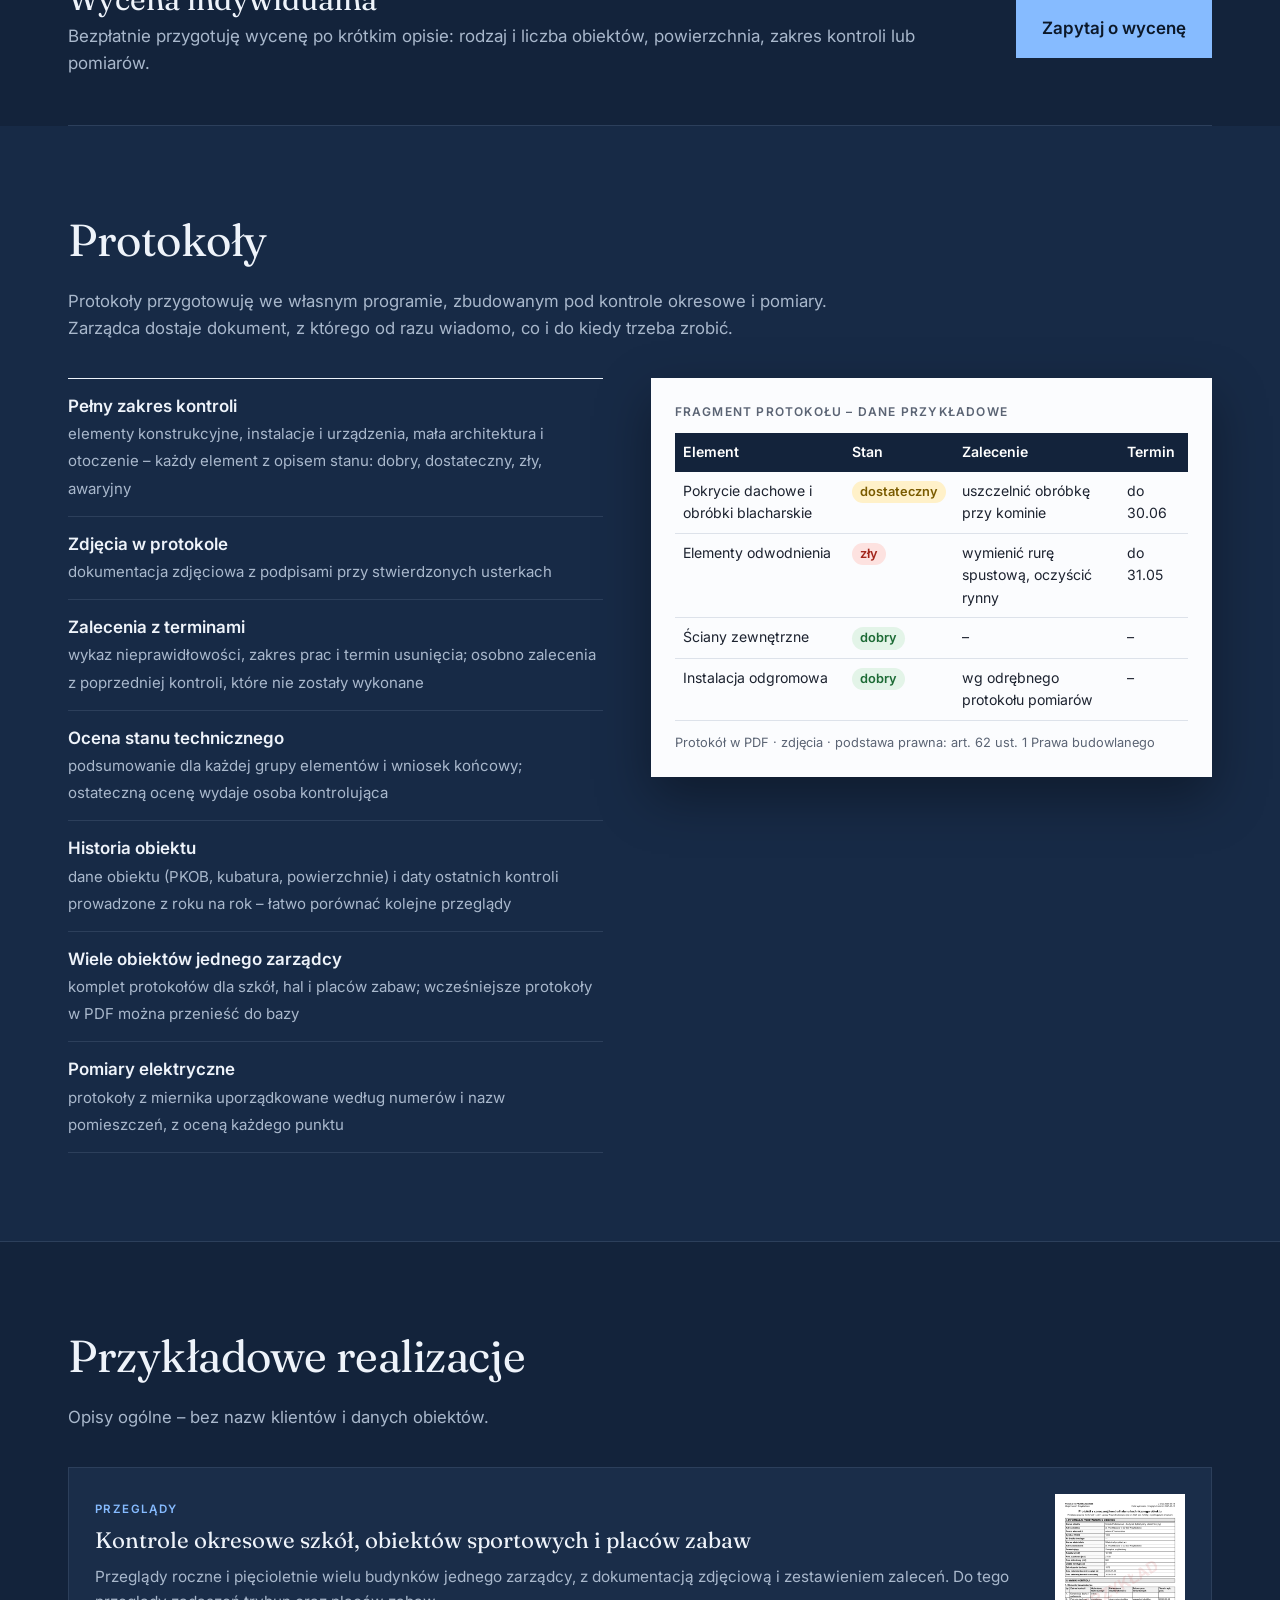
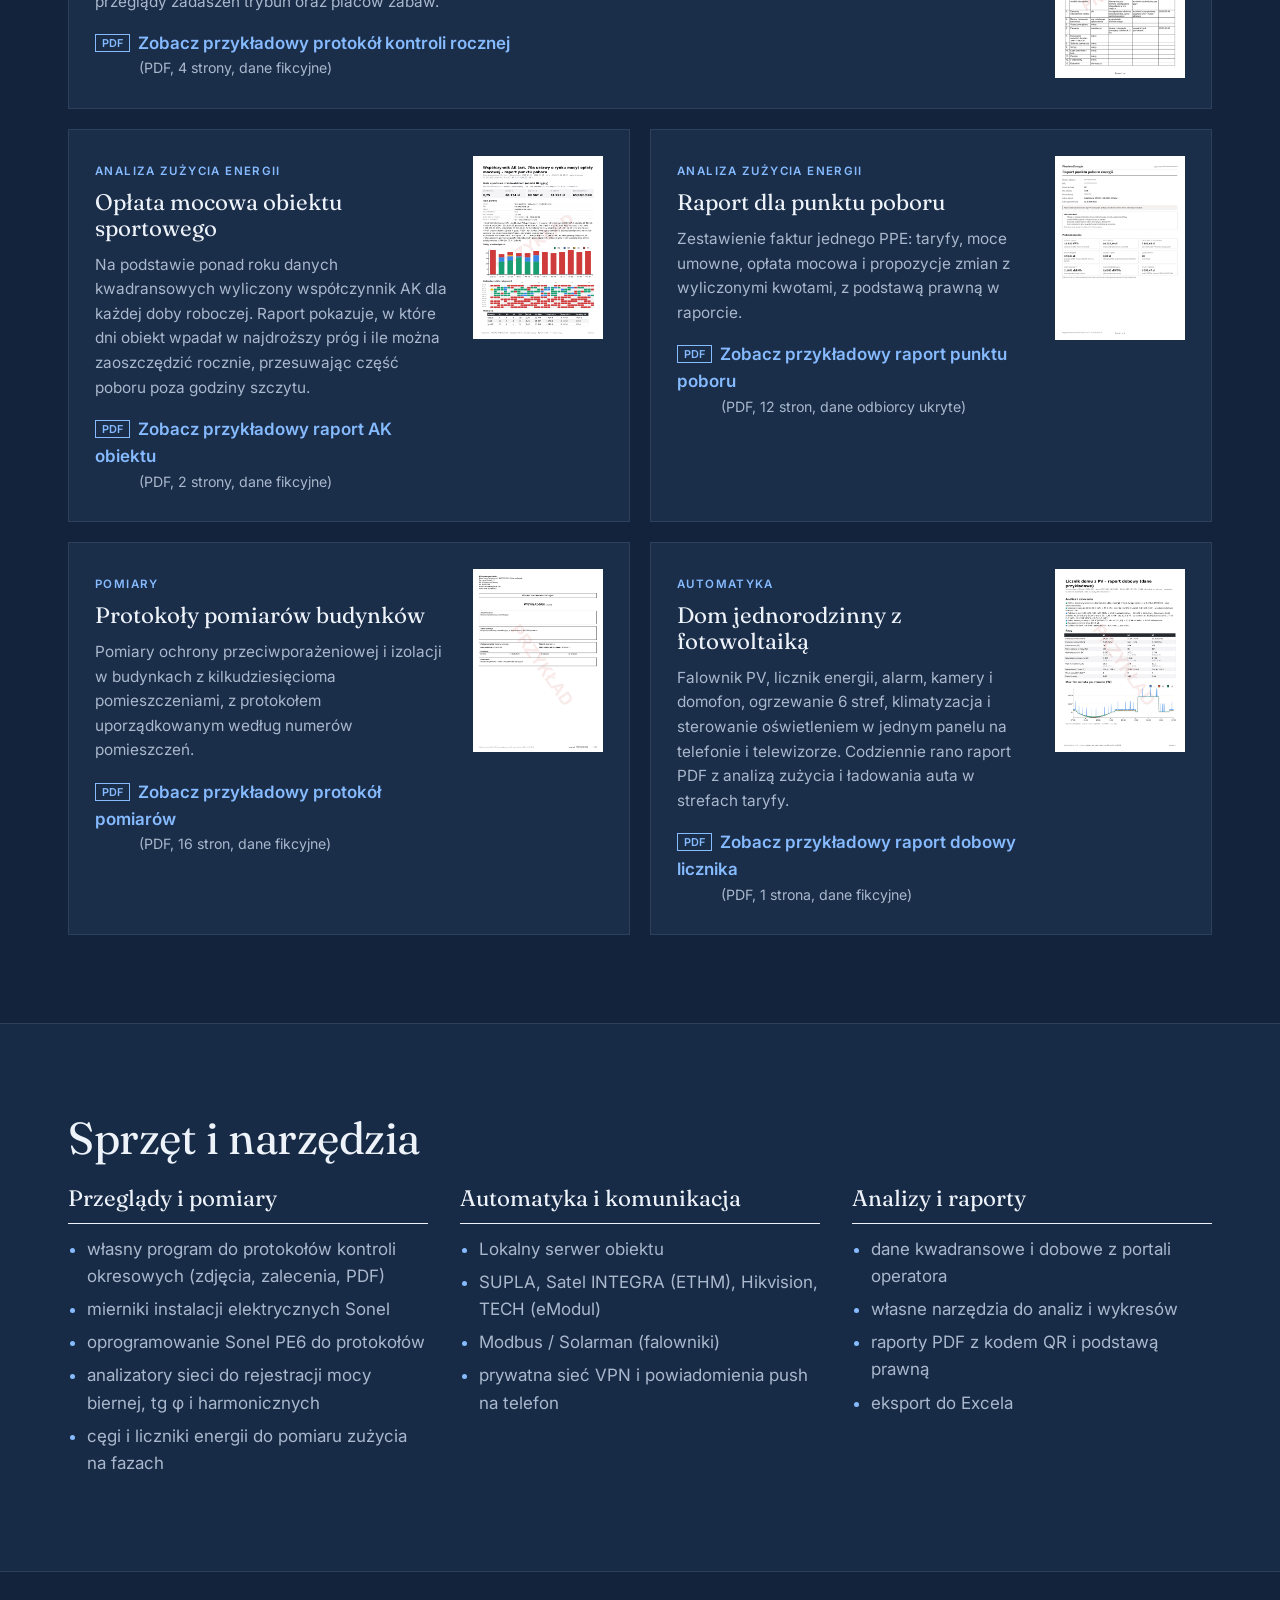
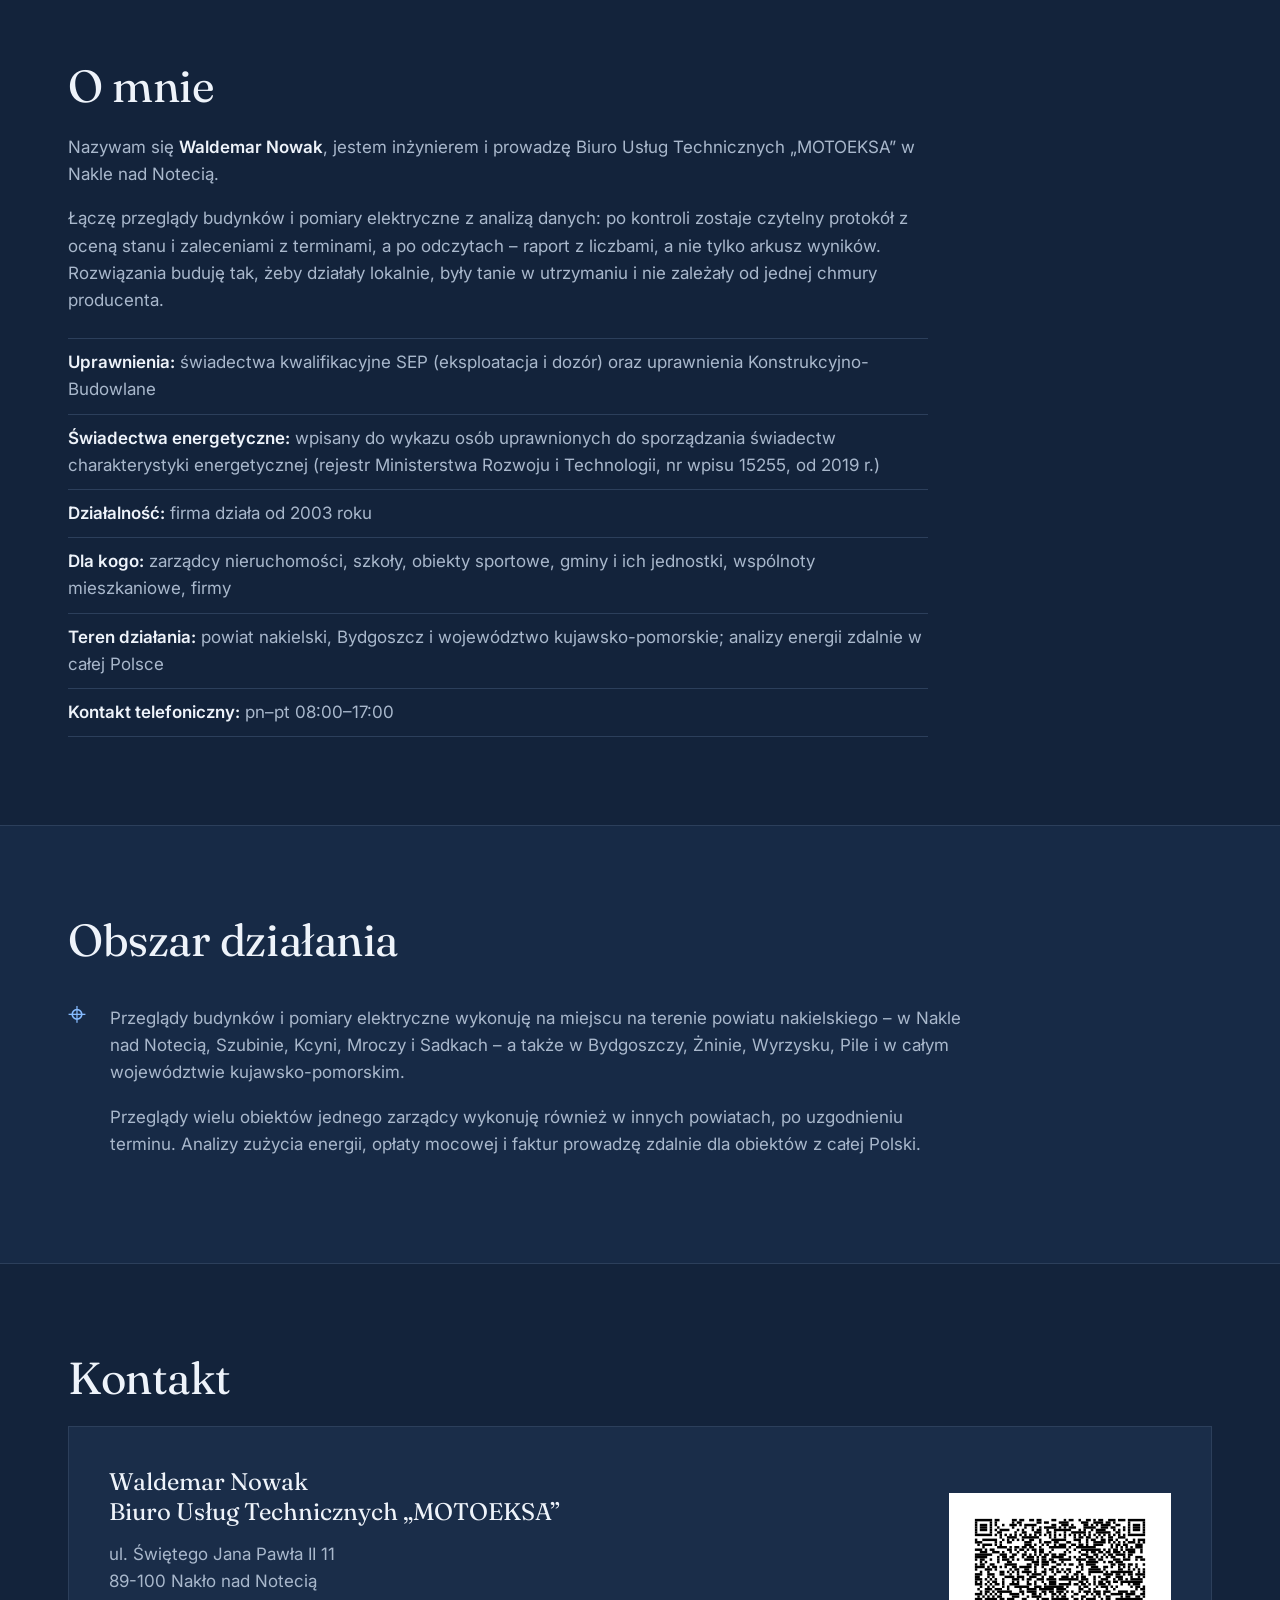
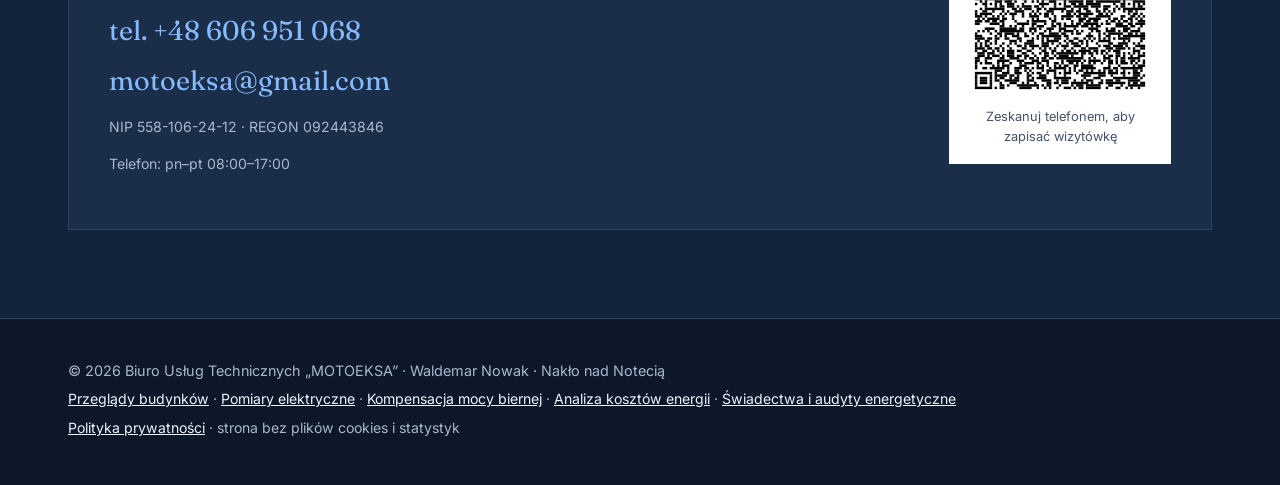
==== commit 3906f39d: "Aktualizacja strony 2026-10-22 20:55" ====
--- a/index.html
+++ b/index.html
@@ -16,13 +16,12 @@
 <meta property="og:image:width" content="1200">
 <meta property="og:image:height" content="630">
 <meta name="twitter:card" content="summary_large_image">
-<meta name="theme-color" content="#0b5cad">
+<meta name="theme-color" content="#0c1829">
 <link rel="icon" href="img/ikona.svg" type="image/svg+xml">
+<link rel="preconnect" href="https://fonts.googleapis.com">
+<link rel="preconnect" href="https://fonts.gstatic.com" crossorigin>
+<link rel="stylesheet" href="https://fonts.googleapis.com/css2?family=Fraunces:opsz,wght@9..144,400;9..144,600&family=Inter:wght@400;500;600&display=swap">
 <link rel="stylesheet" href="styl.css">
-<style>
-:root { --akcent: #0b5cad; --akcent-ciemny: #08447f; --zolty: #f2b705; }
-
-</style>
 <script type="application/ld+json">
 {
  "@context": "https://schema.org",
@@ -276,7 +275,6 @@
         <h3>Monitoring fotowoltaiki i zużycia</h3>
         <ul>
           <li>odczyt danych z falownika PV bez chmury producenta</li>
-          <li>odczyt licznika przez port optyczny (DLMS / IEC 62056-21)</li>
           <li>historia produkcji, zużycia i napięć na fazach</li>
           <li>codzienne raporty PDF z analizą wysyłane mailem</li>
         </ul>
@@ -289,7 +287,7 @@
           <li>jeden panel dla alarmu, kamer, ogrzewania strefowego, klimatyzacji i oświetlenia</li>
           <li>sceny, harmonogramy i powiadomienia na telefon</li>
           <li>bezpieczny dostęp zdalny przez prywatną sieć VPN, bez otwierania portów</li>
-          <li>praca lokalna na małym serwerze (Raspberry Pi), także przy braku internetu</li>
+          <li>praca na małym lokalnym serwerze, także przy braku internetu</li>
         </ul>
       </article>
 
@@ -385,12 +383,12 @@
       <article class="realizacja realizacja-plik">
         <div>
           <span class="znacznik">Analiza zużycia energii</span>
-          <h3>Zbiorczy raport dla kilku punktów poboru</h3>
-          <p>Zestawienie faktur wielu liczników jednego podmiotu: taryfy, moce umowne, opłata mocowa i propozycje zmian z wyliczonymi kwotami, z podstawą prawną w raporcie.</p>
-          <a class="link-pdf" href="pliki/przyklad-raport-ak-zbiorczy.pdf" target="_blank" rel="noopener">Zobacz przykładowy raport zbiorczy <small>(PDF, 3 strony, dane fikcyjne)</small></a>
+          <h3>Raport dla punktu poboru</h3>
+          <p>Zestawienie faktur jednego PPE: taryfy, moce umowne, opłata mocowa i propozycje zmian z wyliczonymi kwotami, z podstawą prawną w raporcie.</p>
+          <a class="link-pdf" href="pliki/przyklad-raport-ppe.pdf" target="_blank" rel="noopener">Zobacz przykładowy raport punktu poboru <small>(PDF, 12 stron, dane odbiorcy ukryte)</small></a>
         </div>
-        <a class="miniatura" href="pliki/przyklad-raport-ak-zbiorczy.pdf" target="_blank" rel="noopener">
-          <img src="img/przyklad-ak-zbiorczy.png" alt="Pierwsza strona przykładowego raportu zbiorczego (dane fikcyjne)" loading="lazy">
+        <a class="miniatura" href="pliki/przyklad-raport-ppe.pdf" target="_blank" rel="noopener">
+          <img src="img/przyklad-raport-ppe.png" alt="Pierwsza strona raportu punktu poboru energii (dane odbiorcy ukryte)" loading="lazy">
         </a>
       </article>
 
@@ -439,9 +437,9 @@
       <div>
         <h3>Automatyka i komunikacja</h3>
         <ul>
-          <li>Raspberry Pi jako lokalny serwer obiektu</li>
+          <li>Lokalny serwer obiektu</li>
           <li>SUPLA, Satel INTEGRA (ETHM), Hikvision, TECH (eModul)</li>
-          <li>Modbus / Solarman (falowniki), DLMS/COSEM (liczniki)</li>
+          <li>Modbus / Solarman (falowniki)</li>
           <li>prywatna sieć VPN i powiadomienia push na telefon</li>
         </ul>
       </div>
@@ -449,7 +447,7 @@
         <h3>Analizy i raporty</h3>
         <ul>
           <li>dane kwadransowe i dobowe z portali operatora</li>
-          <li>własne narzędzia w Pythonie do analiz i wykresów</li>
+          <li>własne narzędzia do analiz i wykresów</li>
           <li>raporty PDF z kodem QR i podstawą prawną</li>
           <li>eksport do Excela</li>
         </ul>
@@ -466,7 +464,7 @@
       <p>Nazywam się <b>Waldemar Nowak</b>, jestem inżynierem i prowadzę Biuro Usług Technicznych „MOTOEKSA” w Nakle nad Notecią.</p>
       <p>Łączę przeglądy budynków i pomiary elektryczne z analizą danych: po kontroli zostaje czytelny protokół z oceną stanu i zaleceniami z terminami, a po odczytach – raport z liczbami, a nie tylko arkusz wyników. Rozwiązania buduję tak, żeby działały lokalnie, były tanie w utrzymaniu i nie zależały od jednej chmury producenta.</p>
       <ul class="lista-faktow">
-        <li><b>Uprawnienia:</b> świadectwa kwalifikacyjne SEP (eksploatacja i dozór) oraz uprawnienia budowlane</li>
+        <li><b>Uprawnienia:</b> świadectwa kwalifikacyjne SEP (eksploatacja i dozór) oraz uprawnienia Konstrukcyjno-Budowlane</li>
         <li><b>Świadectwa energetyczne:</b> wpisany do wykazu osób uprawnionych do sporządzania świadectw charakterystyki energetycznej (rejestr Ministerstwa Rozwoju i Technologii, nr wpisu 15255, od 2019 r.)</li>
         <li><b>Działalność:</b> firma działa od 2003 roku</li>
         <li><b>Dla kogo:</b> zarządcy nieruchomości, szkoły, obiekty sportowe, gminy i ich jednostki, wspólnoty mieszkaniowe, firmy</li>
--- a/styl.css
+++ b/styl.css
@@ -1,267 +1,227 @@
+/* MOTOEKSA – szata „Pracownia / granat” (kolory: --g-*, panel może nadpisać --g-akcent, --g-akcent-2, --g-stopka) */
 :root {
-  --tlo: #ffffff;
-  --tlo-2: #f3f5f8;
-  --tekst: #1d2330;
-  --tekst-2: #5b6474;
-  --akcent: #0b5cad;
-  --akcent-ciemny: #08447f;
-  --zolty: #f2b705;
-  --linia: #dde2ea;
-  --decyzja: #fff6db;
-  --cien: 0 1px 2px rgba(20, 30, 50, .06), 0 4px 16px rgba(20, 30, 50, .06);
+  --g-tlo: #13233b;
+  --g-tlo-2: #172a46;
+  --g-kafel: #1a2d49;
+  --g-kafel-hover: #213757;
+  --g-tekst: #eef3fa;
+  --g-tekst-2: #a9b8cc;
+  --g-linia: #2c3f5b;
+  --g-akcent: #86bbff;
+  --g-akcent-2: #a9ceff;
+  --g-stopka: #0c1829;
+  --g-papier: #fbfcfe;
+  --g-papier-tekst: #1d2330;
+  --serif: "Fraunces", Georgia, serif;
+  --sans: "Inter", system-ui, -apple-system, "Segoe UI", Arial, sans-serif;
 }
 
 * { box-sizing: border-box; }
-html { scroll-behavior: smooth; scroll-padding-top: 72px; }
-body {
-  margin: 0;
-  font-family: "Segoe UI", system-ui, -apple-system, Roboto, Arial, sans-serif;
-  font-size: 17px;
-  line-height: 1.6;
-  color: var(--tekst);
-  background: var(--tlo);
-}
-a { color: var(--akcent); }
-h1, h2, h3 { line-height: 1.2; margin: 0 0 .5em; }
-h2 { font-size: 1.9rem; }
-h3 { font-size: 1.12rem; }
-
-.kontener { max-width: 1120px; margin: 0 auto; padding: 0 20px; }
-
-.roboczy {
-  background: var(--zolty);
-  color: #3a2c00;
-  text-align: center;
-  font-size: .85rem;
-  font-weight: 600;
-  padding: 4px 16px;
-}
+html { scroll-behavior: smooth; scroll-padding-top: 80px; }
+body { margin: 0; font-family: var(--sans); font-size: 17px; line-height: 1.6; color: var(--g-tekst); background: var(--g-tlo); }
+a { color: var(--g-akcent); }
+a:hover { color: var(--g-akcent-2); }
+h1, h2, h3 { line-height: 1.15; margin: 0 0 .5em; font-weight: 400; }
+h1, h2 { font-family: var(--serif); letter-spacing: -.01em; }
+h2 { font-size: clamp(2rem, 3.6vw, 2.8rem); }
+h3 { font-size: 1.15rem; font-weight: 600; }
+b { font-weight: 600; }
+
+.kontener { max-width: 1200px; margin: 0 auto; padding: 0 28px; }
+
+.roboczy { background: var(--g-akcent); color: var(--g-stopka); text-align: center; font-size: 13px; font-weight: 600; padding: 6px 12px; }
 
 /* nagłówek */
-.naglowek {
-  position: sticky; top: 0; z-index: 10;
-  background: rgba(255, 255, 255, .95);
-  backdrop-filter: blur(6px);
-  border-bottom: 1px solid var(--linia);
-}
-.naglowek-wnetrze { display: flex; align-items: center; justify-content: space-between; gap: 16px; min-height: 64px; flex-wrap: wrap; }
-.logo { display: flex; align-items: center; gap: 10px; text-decoration: none; color: var(--tekst); }
-.logo b { display: block; letter-spacing: .08em; font-size: 1.05rem; }
-.logo small { display: block; color: var(--tekst-2); font-size: .78rem; line-height: 1.1; }
-.logo-znak {
-  width: 40px; height: 40px; border-radius: 8px;
-  display: grid; place-items: center;
-  background: var(--akcent); color: #fff; font-weight: 700; font-size: 1.3rem;
-  box-shadow: inset 0 -4px 0 var(--zolty);
-}
-.logo-znak-svg { background: none; box-shadow: none; border-radius: 0; }
+.naglowek { position: sticky; top: 0; z-index: 10; background: rgba(12, 24, 41, .92); backdrop-filter: blur(8px); border-bottom: 1px solid var(--g-linia); }
+.naglowek-wnetrze { display: flex; align-items: center; justify-content: space-between; gap: 16px; min-height: 72px; flex-wrap: wrap; }
+.logo { display: flex; align-items: center; gap: 12px; text-decoration: none; color: var(--g-tekst); }
+.logo:hover { color: var(--g-tekst); }
+.logo b { display: block; font-family: var(--serif); font-weight: 600; font-size: 1.35rem; letter-spacing: .01em; }
+.logo small { display: block; color: var(--g-tekst-2); font-size: .78rem; line-height: 1.1; }
 .logo-znak-svg svg { display: block; width: 40px; height: 40px; }
-.menu { display: flex; gap: 4px; flex-wrap: wrap; }
-.menu a { text-decoration: none; color: var(--tekst); padding: 8px 12px; border-radius: 6px; font-size: .95rem; }
-.menu a:hover { background: var(--tlo-2); }
-.menu .menu-kontakt { background: var(--akcent); color: #fff; }
-.menu .menu-kontakt:hover { background: var(--akcent-ciemny); }
+.logo-znak-svg svg circle:first-child { stroke: var(--g-linia); stroke-width: 2; }
+.menu { display: flex; gap: 2px 22px; flex-wrap: wrap; align-items: center; }
+.menu a { text-decoration: none; color: var(--g-tekst); font-size: .95rem; padding: 6px 0; }
+.menu a:hover { color: var(--g-akcent); }
+.menu .menu-kontakt { background: var(--g-akcent); color: var(--g-stopka); padding: 10px 18px; font-weight: 600; }
+.menu .menu-kontakt:hover { background: var(--g-akcent-2); color: var(--g-stopka); }
 
 /* hero */
-.hero {
-  background: linear-gradient(135deg, #0a3d73 0%, #0b5cad 60%, #1f78c8 100%);
-  color: #fff;
-  padding: 72px 0 64px;
-}
-.hero-wnetrze { display: grid; grid-template-columns: 1.5fr 1fr; gap: 48px; align-items: center; }
-.hero-etykieta { margin: 0 0 12px; font-weight: 600; color: var(--zolty); letter-spacing: .02em; }
-.hero h1 { font-size: 2.6rem; margin-bottom: 18px; }
-.hero-opis { font-size: 1.1rem; color: #dbe7f5; max-width: 40em; margin: 0 0 28px; }
-.przyciski { display: flex; gap: 12px; flex-wrap: wrap; }
-.przycisk {
-  display: inline-block; text-decoration: none; font-weight: 600;
-  padding: 12px 22px; border-radius: 8px;
-  background: var(--zolty); color: #2b2100;
-}
-.przycisk:hover { filter: brightness(1.05); }
-.przycisk-jasny { background: transparent; color: #fff; border: 1.5px solid rgba(255, 255, 255, .6); }
-.przycisk-jasny:hover { background: rgba(255, 255, 255, .1); }
-.hero-fakty { list-style: none; margin: 0; padding: 0; display: grid; gap: 12px; }
-.hero-fakty li {
-  background: rgba(255, 255, 255, .1);
-  border: 1px solid rgba(255, 255, 255, .18);
-  border-radius: 10px; padding: 14px 18px;
-}
-.hero-fakty b { display: block; font-size: 1.05rem; }
-.hero-fakty span { color: #dbe7f5; font-size: .95rem; }
+.hero { background: var(--g-tlo); color: var(--g-tekst); padding: 88px 0 80px; border-bottom: 1px solid var(--g-linia); }
+.hero-wnetrze { display: grid; grid-template-columns: 1.55fr 1fr; gap: 56px; align-items: end; }
+.hero-etykieta { margin: 0 0 18px; font-size: .8rem; text-transform: uppercase; letter-spacing: .14em; color: var(--g-tekst-2); }
+.hero h1 { font-size: clamp(2.4rem, 5.2vw, 4.4rem); line-height: 1.04; margin-bottom: 24px; }
+.hero-opis { font-size: 1.15rem; color: var(--g-tekst-2); max-width: 38em; margin: 0 0 32px; }
+.przyciski { display: flex; gap: 14px 24px; flex-wrap: wrap; align-items: center; }
+.przycisk { display: inline-block; text-decoration: none; font-weight: 600; padding: 15px 26px; background: var(--g-akcent); color: var(--g-stopka); }
+.przycisk:hover { background: var(--g-akcent-2); color: var(--g-stopka); }
+.przycisk-jasny { background: transparent; color: var(--g-tekst); padding: 15px 0; text-decoration: underline; text-underline-offset: 5px; text-decoration-thickness: 1px; }
+.przycisk-jasny:hover { background: transparent; color: var(--g-akcent); }
+.hero-fakty { list-style: none; margin: 0; padding: 0; border-top: 1px solid var(--g-tekst); }
+.hero-fakty li { border-bottom: 1px solid var(--g-linia); padding: 14px 0; }
+.hero-fakty b { display: block; font-family: var(--serif); font-weight: 400; font-size: 1.15rem; }
+.hero-fakty span { color: var(--g-tekst-2); font-size: .92rem; }
 
 /* sekcje */
-.sekcja { padding: 64px 0; }
-.sekcja-tlo { background: var(--tlo-2); }
-.wstep { color: var(--tekst-2); margin: 0 0 28px; }
-
-.karty { display: grid; grid-template-columns: repeat(2, 1fr); gap: 20px; }
-.karta {
-  background: var(--tlo); border: 1px solid var(--linia); border-radius: 12px;
-  padding: 22px 22px 14px; box-shadow: var(--cien);
-}
-.karta ul { margin: 0; padding-left: 1.1em; color: var(--tekst-2); font-size: .97rem; }
+.sekcja { padding: 88px 0; border-bottom: 1px solid var(--g-linia); }
+.sekcja-tlo { background: var(--g-tlo-2); }
+.wstep { color: var(--g-tekst-2); margin: 0 0 36px; max-width: 46em; font-size: 1.05rem; }
+
+/* usługi jako kafelki */
+.karty { display: grid; grid-template-columns: repeat(auto-fit, minmax(320px, 1fr)); gap: 20px; }
+.karta { background: var(--g-kafel); border: 1px solid var(--g-linia); padding: 30px 28px 22px; display: flex; flex-direction: column; transition: border-color .15s, background .15s; }
+.karta:hover { border-color: var(--g-tekst-2); background: var(--g-kafel-hover); }
+.karta h3 { font-family: var(--serif); font-weight: 400; font-size: 1.55rem; line-height: 1.15; }
+.karta ul { margin: 0 0 12px; padding-left: 1.1em; color: var(--g-tekst-2); font-size: .95rem; }
 .karta li { margin-bottom: 6px; }
-.ikona {
-  width: 44px; height: 44px; border-radius: 10px; margin-bottom: 12px;
-  display: grid; place-items: center; font-size: 1.35rem;
-  background: #e6effa; color: var(--akcent);
-}
-.karta-szeroka { grid-column: 1 / -1; border-top: 4px solid var(--zolty); }
+.karta li::marker { color: var(--g-akcent); }
+.ikona { width: auto; height: auto; margin-bottom: 18px; font-family: var(--serif); font-size: 1.4rem; color: var(--g-akcent); background: none; display: block; }
+.ikona-tekst { font-size: 1.2rem; font-weight: 600; letter-spacing: .04em; }
+.karta-szeroka { grid-column: 1 / -1; }
 .dwie-kolumny { columns: 2; column-gap: 40px; }
-.karta-opis { color: var(--tekst-2); font-size: .97rem; margin: 0 0 14px; max-width: 70em; }
-.etapy { list-style: none; counter-reset: etap; margin: 0 0 8px; padding: 0; display: grid; grid-template-columns: repeat(5, 1fr); gap: 12px; }
-.etapy li { counter-increment: etap; background: var(--tlo-2); border-radius: 10px; padding: 12px 14px; }
-.etapy li::before {
-  content: counter(etap); display: grid; place-items: center; width: 26px; height: 26px; border-radius: 50%;
-  background: var(--akcent); color: #fff; font-weight: 700; font-size: .85rem; margin-bottom: 8px;
-}
+.dwie-kolumny li { break-inside: avoid; }
+.karta-opis { color: var(--g-tekst-2); font-size: .97rem; margin: 0 0 18px; max-width: 70em; }
+.karta-link { margin-top: auto; align-self: flex-start; display: inline-block; padding-top: 8px; font-weight: 600; text-decoration: none; color: var(--g-akcent); }
+.karta-link:hover { text-decoration: underline; text-underline-offset: 4px; }
+.etapy { list-style: none; counter-reset: etap; margin: 0 0 14px; padding: 0; display: grid; grid-template-columns: repeat(5, 1fr); gap: 12px; }
+.etapy li { counter-increment: etap; border-top: 1px solid var(--g-tekst-2); padding: 14px 4px 0 0; }
+.etapy li::before { content: counter(etap, decimal-leading-zero); display: block; font-family: var(--serif); color: var(--g-akcent); font-size: 1.2rem; margin-bottom: 6px; }
 .etapy b { display: block; font-size: .95rem; line-height: 1.3; margin-bottom: 4px; }
-.etapy span { color: var(--tekst-2); font-size: .88rem; line-height: 1.45; display: block; }
-.dwie-kolumny li { break-inside: avoid; }
-.ikona-tekst { font-size: 1rem; font-weight: 700; }
-/* pozycje do decyzji użytkownika (wersja robocza) */
-.karta-decyzja { background: var(--decyzja); border-style: dashed; position: relative; }
-.karta-decyzja::after {
-  content: "do decyzji"; position: absolute; top: 12px; right: 12px;
-  font-size: .72rem; font-weight: 600; text-transform: uppercase; letter-spacing: .05em;
-  color: #7a5b00; background: #ffe9a3; padding: 2px 8px; border-radius: 99px;
-}
-
-.realizacje { display: grid; grid-template-columns: repeat(2, 1fr); gap: 20px; }
-.realizacja { background: var(--tlo); border-radius: 12px; padding: 22px; border-left: 4px solid var(--akcent); box-shadow: var(--cien); position: relative; }
-.realizacja.karta-decyzja { border-left-color: var(--zolty); }
-.realizacja p { margin: 0; color: var(--tekst-2); font-size: .97rem; }
-.realizacja-plik { display: grid; grid-template-columns: 1fr auto; gap: 20px; align-items: start; }
-.realizacja-szeroka { grid-column: 1 / -1; }
-.link-pdf { display: inline-block; margin-top: 14px; font-weight: 600; text-decoration: none; }
-.link-pdf::before { content: "PDF"; font-size: .7rem; background: #c62828; color: #fff; padding: 2px 6px; border-radius: 4px; margin-right: 8px; vertical-align: 2px; }
-.link-pdf small { display: block; font-weight: 400; color: var(--tekst-2); margin-left: 40px; }
-.link-pdf:hover { text-decoration: underline; }
-.miniatura img { display: block; width: 120px; height: auto; border: 1px solid var(--linia); border-radius: 4px; box-shadow: var(--cien); transition: transform .15s; }
-.miniatura:hover img { transform: scale(1.03); }
-.znacznik {
-  display: inline-block; font-size: .75rem; font-weight: 600; text-transform: uppercase; letter-spacing: .05em;
-  color: var(--akcent); margin-bottom: 6px;
-}
-
-.protokoly { display: grid; grid-template-columns: 1fr 1fr; gap: 36px; align-items: start; }
-.cechy { list-style: none; margin: 0; padding: 0; display: grid; gap: 14px; }
-.cechy li { padding-left: 18px; border-left: 3px solid var(--zolty); }
+.etapy span { color: var(--g-tekst-2); font-size: .87rem; line-height: 1.45; display: block; }
+
+/* pasek wyceny */
+.wycena { padding: 0; background: var(--g-tlo); }
+.wycena-wnetrze { display: flex; align-items: center; justify-content: space-between; gap: 20px 40px; flex-wrap: wrap; padding: 48px 0; border-bottom: 1px solid var(--g-linia); }
+.wycena-wnetrze b { display: block; font-family: var(--serif); font-weight: 400; font-size: 1.9rem; line-height: 1.2; margin-bottom: 6px; }
+.wycena-wnetrze span { color: var(--g-tekst-2); }
+.wycena-wnetrze > div { flex: 1 1 420px; }
+
+/* protokoły */
+.protokoly { display: grid; grid-template-columns: 1fr 1.05fr; gap: 48px; align-items: start; }
+.cechy { list-style: none; margin: 0; padding: 0; border-top: 1px solid var(--g-tekst); }
+.cechy li { border-bottom: 1px solid var(--g-linia); padding: 14px 0; }
 .cechy b { display: block; }
-.cechy span { color: var(--tekst-2); font-size: .95rem; }
-.probka { margin: 0; background: var(--tlo); border: 1px solid var(--linia); border-radius: 12px; padding: 20px; box-shadow: var(--cien); position: sticky; top: 84px; }
-.probka figcaption { font-size: .78rem; font-weight: 600; text-transform: uppercase; letter-spacing: .05em; color: var(--tekst-2); margin-bottom: 10px; }
+.cechy span { color: var(--g-tekst-2); font-size: .94rem; }
+.probka { margin: 0; background: var(--g-papier); color: var(--g-papier-tekst); padding: 24px; position: sticky; top: 96px; box-shadow: 0 20px 50px rgba(0, 0, 0, .35); }
+.probka figcaption { font-size: .75rem; font-weight: 600; text-transform: uppercase; letter-spacing: .1em; color: #5b6474; margin-bottom: 12px; }
 .probka table { width: 100%; border-collapse: collapse; font-size: .88rem; }
-.probka th { text-align: left; background: var(--akcent); color: #fff; font-weight: 600; padding: 7px 8px; }
-.probka td { padding: 8px; border-bottom: 1px solid var(--linia); vertical-align: top; }
-.probka-stopka { margin: 12px 0 0; font-size: .8rem; color: var(--tekst-2); }
+.probka th { text-align: left; background: #13233b; color: #fff; font-weight: 600; padding: 8px; }
+.probka td { padding: 8px; border-bottom: 1px solid #dde2ea; vertical-align: top; }
+.probka-stopka { margin: 12px 0 0; font-size: .8rem; color: #5b6474; }
 .stan { display: inline-block; padding: 1px 8px; border-radius: 99px; font-size: .8rem; font-weight: 600; white-space: nowrap; }
 .stan-db { background: #e3f4e8; color: #1d6b35; }
 .stan-dst { background: #fff1c9; color: #7a5b00; }
 .stan-zly { background: #fde2e0; color: #a3271d; }
-.sekcja-tlo .karta, .sekcja-tlo .realizacja { background: var(--tlo); }
-.sekcja:not(.sekcja-tlo) .realizacja { background: var(--tlo-2); box-shadow: none; }
-.sekcja-tlo .kontakt { background: var(--tlo); }
-
-.sprzet { display: grid; grid-template-columns: repeat(3, 1fr); gap: 28px; }
-.sprzet ul { margin: 0; padding-left: 1.1em; color: var(--tekst-2); }
+
+/* realizacje */
+.realizacje { display: grid; grid-template-columns: repeat(2, 1fr); gap: 20px; }
+.realizacja { background: var(--g-kafel); border: 1px solid var(--g-linia); padding: 26px; }
+.realizacja p { margin: 0; color: var(--g-tekst-2); font-size: .96rem; }
+.realizacja h3 { font-family: var(--serif); font-weight: 400; font-size: 1.4rem; }
+.realizacja-plik { display: grid; grid-template-columns: 1fr auto; gap: 24px; align-items: start; }
+.realizacja-szeroka { grid-column: 1 / -1; }
+.znacznik { display: inline-block; font-size: .72rem; font-weight: 600; text-transform: uppercase; letter-spacing: .12em; color: var(--g-akcent); margin-bottom: 10px; }
+.link-pdf { display: inline-block; margin-top: 16px; font-weight: 600; text-decoration: none; }
+.link-pdf::before { content: "PDF"; font-size: .68rem; border: 1px solid var(--g-akcent); color: var(--g-akcent); padding: 1px 6px; margin-right: 8px; vertical-align: 2px; }
+.link-pdf small { display: block; font-weight: 400; color: var(--g-tekst-2); margin-left: 44px; }
+.link-pdf:hover { text-decoration: underline; text-underline-offset: 4px; }
+.miniatura img { display: block; width: 130px; height: auto; background: #fff; transition: transform .15s; }
+.miniatura:hover img { transform: translateY(-3px); }
+
+/* sprzęt */
+.sprzet { display: grid; grid-template-columns: repeat(3, 1fr); gap: 32px; }
+.sprzet h3 { font-family: var(--serif); font-weight: 400; font-size: 1.4rem; padding-bottom: 12px; border-bottom: 1px solid var(--g-tekst); display: block; }
+.sprzet ul { margin: 0; padding-left: 1.1em; color: var(--g-tekst-2); }
 .sprzet li { margin-bottom: 6px; }
-.sprzet h3 { padding-bottom: 8px; border-bottom: 2px solid var(--zolty); display: inline-block; }
-
-.o-mnie > div { max-width: 820px; }
-.o-mnie-ze-zdjeciem { display: grid; grid-template-columns: 240px 1fr; gap: 40px; align-items: start; }
-.o-mnie-zdjecie { width: 100%; border-radius: 12px; display: block; }
-.tekst-sekcji { max-width: 820px; }
+.sprzet li::marker { color: var(--g-akcent); }
+
+/* o mnie, obszar, teksty */
+.o-mnie > div { max-width: 860px; }
+.o-mnie p { color: var(--g-tekst-2); }
+.o-mnie p b { color: var(--g-tekst); }
+.lista-faktow { list-style: none; padding: 0; margin: 24px 0 0; border-top: 1px solid var(--g-linia); }
+.lista-faktow li { border-bottom: 1px solid var(--g-linia); padding: 10px 0; color: var(--g-tekst-2); }
+.lista-faktow b { color: var(--g-tekst); }
+.obszar { display: grid; grid-template-columns: auto 1fr; gap: 24px; align-items: start; }
+.obszar-ikona { font-family: var(--serif); font-size: 2rem; color: var(--g-akcent); width: auto; height: auto; background: none; }
+.tekst-sekcji { max-width: 860px; color: var(--g-tekst-2); }
+.tekst-sekcji b { color: var(--g-tekst); }
 .tekst-sekcji ul { padding-left: 1.2em; }
 .tekst-sekcji li { margin-bottom: 8px; }
-.karta-link { display: inline-block; margin: 6px 0 8px; font-weight: 600; text-decoration: none; }
-.karta-link:hover { text-decoration: underline; }
-.obszar { display: grid; grid-template-columns: auto 1fr; gap: 20px; align-items: start; }
-.obszar-ikona { width: 52px; height: 52px; border-radius: 12px; display: grid; place-items: center; font-size: 1.6rem; background: #e6effa; color: var(--akcent); }
-.hero-podstrona { padding: 48px 0 44px; }
-.hero-podstrona h1 { font-size: 2.2rem; max-width: 24em; }
-.okruszki { font-size: .9rem; color: #dbe7f5; margin-bottom: 14px; }
-.okruszki a { color: #fff; }
-.faq details { background: var(--tlo); border: 1px solid var(--linia); border-radius: 10px; margin-bottom: 10px; padding: 0 16px; }
-.faq summary { cursor: pointer; font-weight: 600; padding: 12px 0; }
-.faq details p { margin: 0 0 14px; color: var(--tekst-2); }
-.inne-uslugi { display: flex; flex-wrap: wrap; gap: 10px; }
-.inne-uslugi a { text-decoration: none; padding: 10px 16px; border: 1px solid var(--linia); border-radius: 8px; font-weight: 600; background: var(--tlo); }
-.inne-uslugi a:hover { border-color: var(--akcent); }
-.stopka-uslugi a { margin-right: 2px; }
-.wycena { padding: 0 0 56px; }
-.wycena-wnetrze {
-  display: flex; align-items: center; justify-content: space-between; gap: 20px; flex-wrap: wrap;
-  background: linear-gradient(135deg, #0a3d73, #0b5cad); color: #fff; border-radius: 14px; padding: 22px 28px;
-}
-.wycena-wnetrze b { display: block; font-size: 1.15rem; }
-.wycena-wnetrze span { color: #dbe7f5; }
-.wycena-wnetrze > div { flex: 1 1 380px; }
-.zdjecie {
-  aspect-ratio: 4 / 5; border-radius: 12px;
-  background: repeating-linear-gradient(45deg, #e3e8ef 0 12px, #edf1f6 12px 24px);
-  display: grid; place-items: center; color: var(--tekst-2); font-size: .9rem;
-  border: 1px dashed #b8c2d1;
-}
-.lista-faktow { list-style: none; padding: 0; margin: 16px 0 0; }
-.lista-faktow li { margin-bottom: 6px; }
-.do-uzupelnienia { background: var(--decyzja); color: #7a5b00; padding: 0 6px; border-radius: 4px; }
-
-.kontakt { display: grid; grid-template-columns: 1fr auto; gap: 40px; align-items: center; background: var(--tlo-2); border-radius: 14px; padding: 32px; }
-.kontakt p { margin: 0 0 14px; }
-.kontakt-firma { font-size: 1.1rem; }
-.kontakt-linki { display: flex; flex-direction: column; gap: 4px; font-size: 1.15rem; font-weight: 600; }
-.kontakt-linki a { text-decoration: none; }
-.kontakt-qr { margin: 0; text-align: center; background: #fff; padding: 16px; border-radius: 12px; border: 1px solid var(--linia); }
-.kontakt-qr img { display: block; width: 200px; height: 200px; }
-.kontakt-qr figcaption { font-size: .8rem; color: var(--tekst-2); margin-top: 8px; max-width: 200px; }
-.drobne { font-size: .88rem; color: var(--tekst-2); }
-
-.stopka { background: #0f1e33; color: #b9c4d4; padding: 24px 0; font-size: .9rem; }
-.stopka p { margin: 0 0 4px; }
-.stopka a { color: #dbe7f5; }
-.tekst-prawny { max-width: 820px; }
-.tekst-prawny h1 { font-size: 2rem; }
-.tekst-prawny h2 { font-size: 1.15rem; margin-top: 1.6em; }
+.tekst-sekcji h2, .tekst-sekcji h3 { color: var(--g-tekst); }
+
+/* podstrony */
+.hero-podstrona { padding: 64px 0 56px; }
+.hero-podstrona h1 { font-size: clamp(2.1rem, 4.4vw, 3.6rem); max-width: 18em; }
+.okruszki { font-size: .85rem; color: var(--g-tekst-2); margin-bottom: 20px; }
+.okruszki a { color: var(--g-tekst); }
+.faq details { background: var(--g-kafel); border: 1px solid var(--g-linia); margin-bottom: 10px; padding: 0 20px; }
+.faq details[open] { border-color: var(--g-tekst-2); }
+.faq summary { cursor: pointer; font-weight: 600; padding: 16px 0; }
+.faq summary::marker { color: var(--g-akcent); }
+.faq details p { margin: 0 0 16px; color: var(--g-tekst-2); }
+.inne-uslugi { display: grid; grid-template-columns: repeat(auto-fit, minmax(240px, 1fr)); gap: 12px; }
+.inne-uslugi a { text-decoration: none; padding: 18px 20px; border: 1px solid var(--g-linia); background: var(--g-kafel); color: var(--g-tekst); font-family: var(--serif); font-size: 1.15rem; }
+.inne-uslugi a::after { content: " →"; color: var(--g-akcent); }
+.inne-uslugi a:hover { border-color: var(--g-tekst-2); background: var(--g-kafel-hover); }
+
+/* kontakt */
+.kontakt { display: grid; grid-template-columns: 1fr auto; gap: 48px; align-items: center; background: var(--g-kafel); border: 1px solid var(--g-linia); padding: 40px; }
+.kontakt p { margin: 0 0 14px; color: var(--g-tekst-2); }
+.kontakt-firma { font-family: var(--serif); font-size: 1.5rem; line-height: 1.25; }
+.kontakt-firma b { color: var(--g-tekst); font-weight: 400; }
+.kontakt-linki { display: flex; flex-direction: column; gap: 6px; }
+.kontakt-linki a { text-decoration: none; font-family: var(--serif); font-size: 1.7rem; color: var(--g-akcent); }
+.kontakt-qr { margin: 0; text-align: center; background: #fff; padding: 16px; }
+.kontakt-qr img { display: block; width: 190px; height: 190px; }
+.kontakt-qr figcaption { font-size: .8rem; color: #42526a; margin-top: 8px; max-width: 190px; }
+.drobne { font-size: .88rem; color: var(--g-tekst-2); }
+
+.do-uzupelnienia { background: #3a3415; color: #ffe08a; padding: 0 6px; }
+.karta-decyzja { border-style: dashed; }
+
+/* stopka */
+.stopka { background: var(--g-stopka); color: var(--g-tekst-2); padding: 40px 0; font-size: .9rem; }
+.stopka p { margin: 0 0 6px; }
+.stopka a { color: var(--g-tekst); }
+.stopka .do-uzupelnienia { background: transparent; color: var(--g-akcent); padding: 0; }
+
+/* polityka prywatności */
+.tekst-prawny { max-width: 860px; color: var(--g-tekst-2); }
+.tekst-prawny h1 { font-size: clamp(2rem, 4vw, 3rem); color: var(--g-tekst); }
+.tekst-prawny h2 { font-size: 1.4rem; margin-top: 1.6em; color: var(--g-tekst); }
+.tekst-prawny b { color: var(--g-tekst); }
 .tekst-prawny ul { padding-left: 1.2em; }
 .tekst-prawny li { margin-bottom: 4px; }
-.stopka .do-uzupelnienia { background: transparent; color: var(--zolty); padding: 0; }
 
 /* telefon i tablet */
 @media (max-width: 900px) {
-  .hero-wnetrze { grid-template-columns: 1fr; gap: 32px; }
-  .sprzet { grid-template-columns: 1fr; gap: 20px; }
+  .hero-wnetrze { grid-template-columns: 1fr; gap: 40px; }
+  .sprzet { grid-template-columns: 1fr; gap: 28px; }
   .protokoly { grid-template-columns: 1fr; }
-  .o-mnie-ze-zdjeciem { grid-template-columns: 1fr; }
-  .o-mnie-zdjecie { max-width: 220px; }
+  .probka { position: static; }
   .etapy { grid-template-columns: 1fr 1fr; }
-  .probka { position: static; }
+  .realizacje { grid-template-columns: 1fr; }
 }
 @media (max-width: 640px) {
   body { font-size: 16px; }
   .kontener { padding: 0 16px; }
   .naglowek { position: static; }
-  .naglowek-wnetrze { padding-top: 10px; padding-bottom: 10px; }
-  .menu { width: 100%; }
-  .menu a { padding: 6px 10px; font-size: .9rem; }
-  .hero { padding: 44px 0 40px; }
-  .hero h1 { font-size: 1.85rem; }
-  .hero-podstrona h1 { font-size: 1.6rem; }
-  .obszar { grid-template-columns: 1fr; }
-  h2 { font-size: 1.55rem; }
-  .sekcja { padding: 44px 0; }
-  .karty, .realizacje { grid-template-columns: 1fr; }
+  .naglowek-wnetrze { padding-top: 12px; padding-bottom: 12px; }
+  .menu { width: 100%; gap: 2px 16px; }
+  .hero { padding: 52px 0 48px; }
+  .sekcja { padding: 56px 0; }
+  .karty { grid-template-columns: 1fr; }
   .dwie-kolumny { columns: 1; }
   .etapy { grid-template-columns: 1fr; }
   .realizacja-plik { grid-template-columns: 1fr; }
-  .miniatura img { width: 140px; }
   .probka { padding: 14px; overflow-x: auto; }
   .probka table { font-size: .8rem; }
-  .kontakt { grid-template-columns: 1fr; padding: 22px; gap: 24px; }
-  .kontakt-qr { justify-self: center; }
-}
-
+  .obszar { grid-template-columns: 1fr; }
+  .kontakt { grid-template-columns: 1fr; padding: 24px; gap: 28px; }
+  .kontakt-qr { justify-self: start; }
+  .kontakt-linki a { font-size: 1.35rem; }
+}
 @media print {
   .roboczy, .menu { display: none; }
   .naglowek { position: static; }
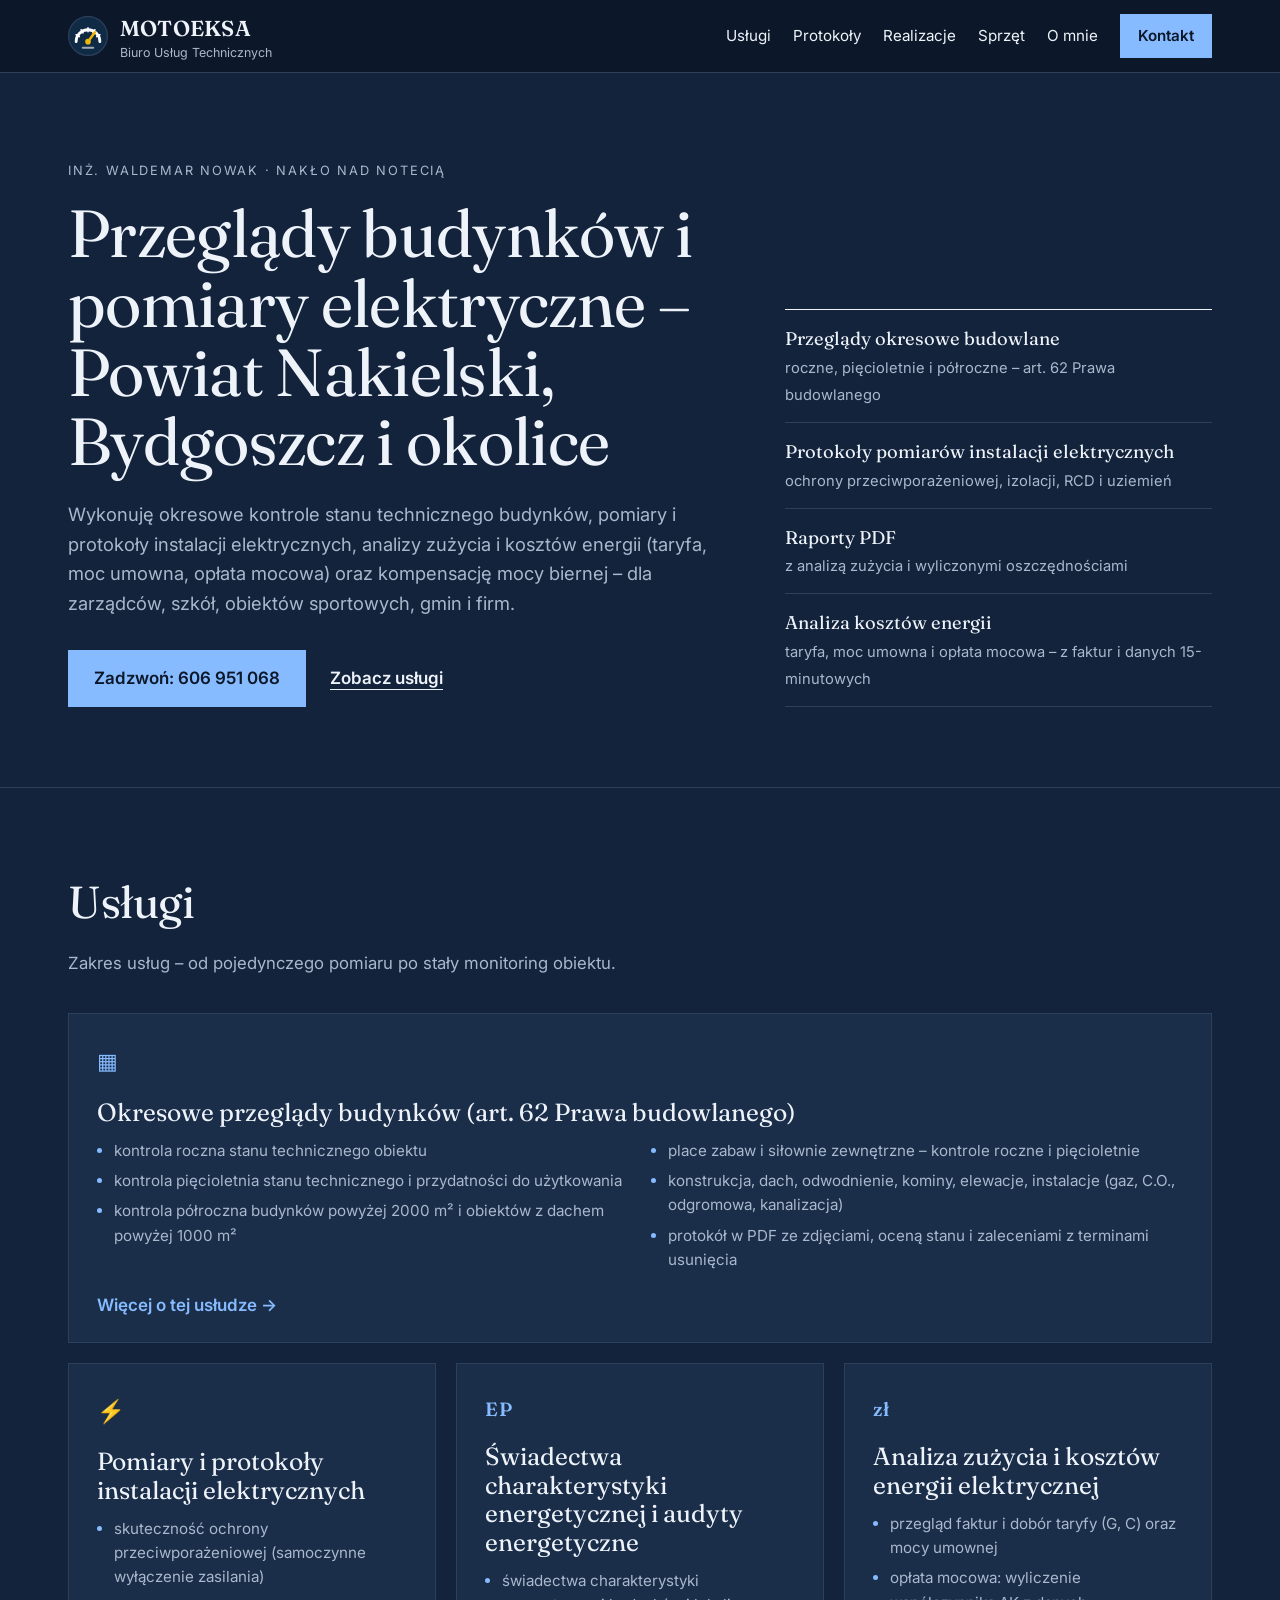
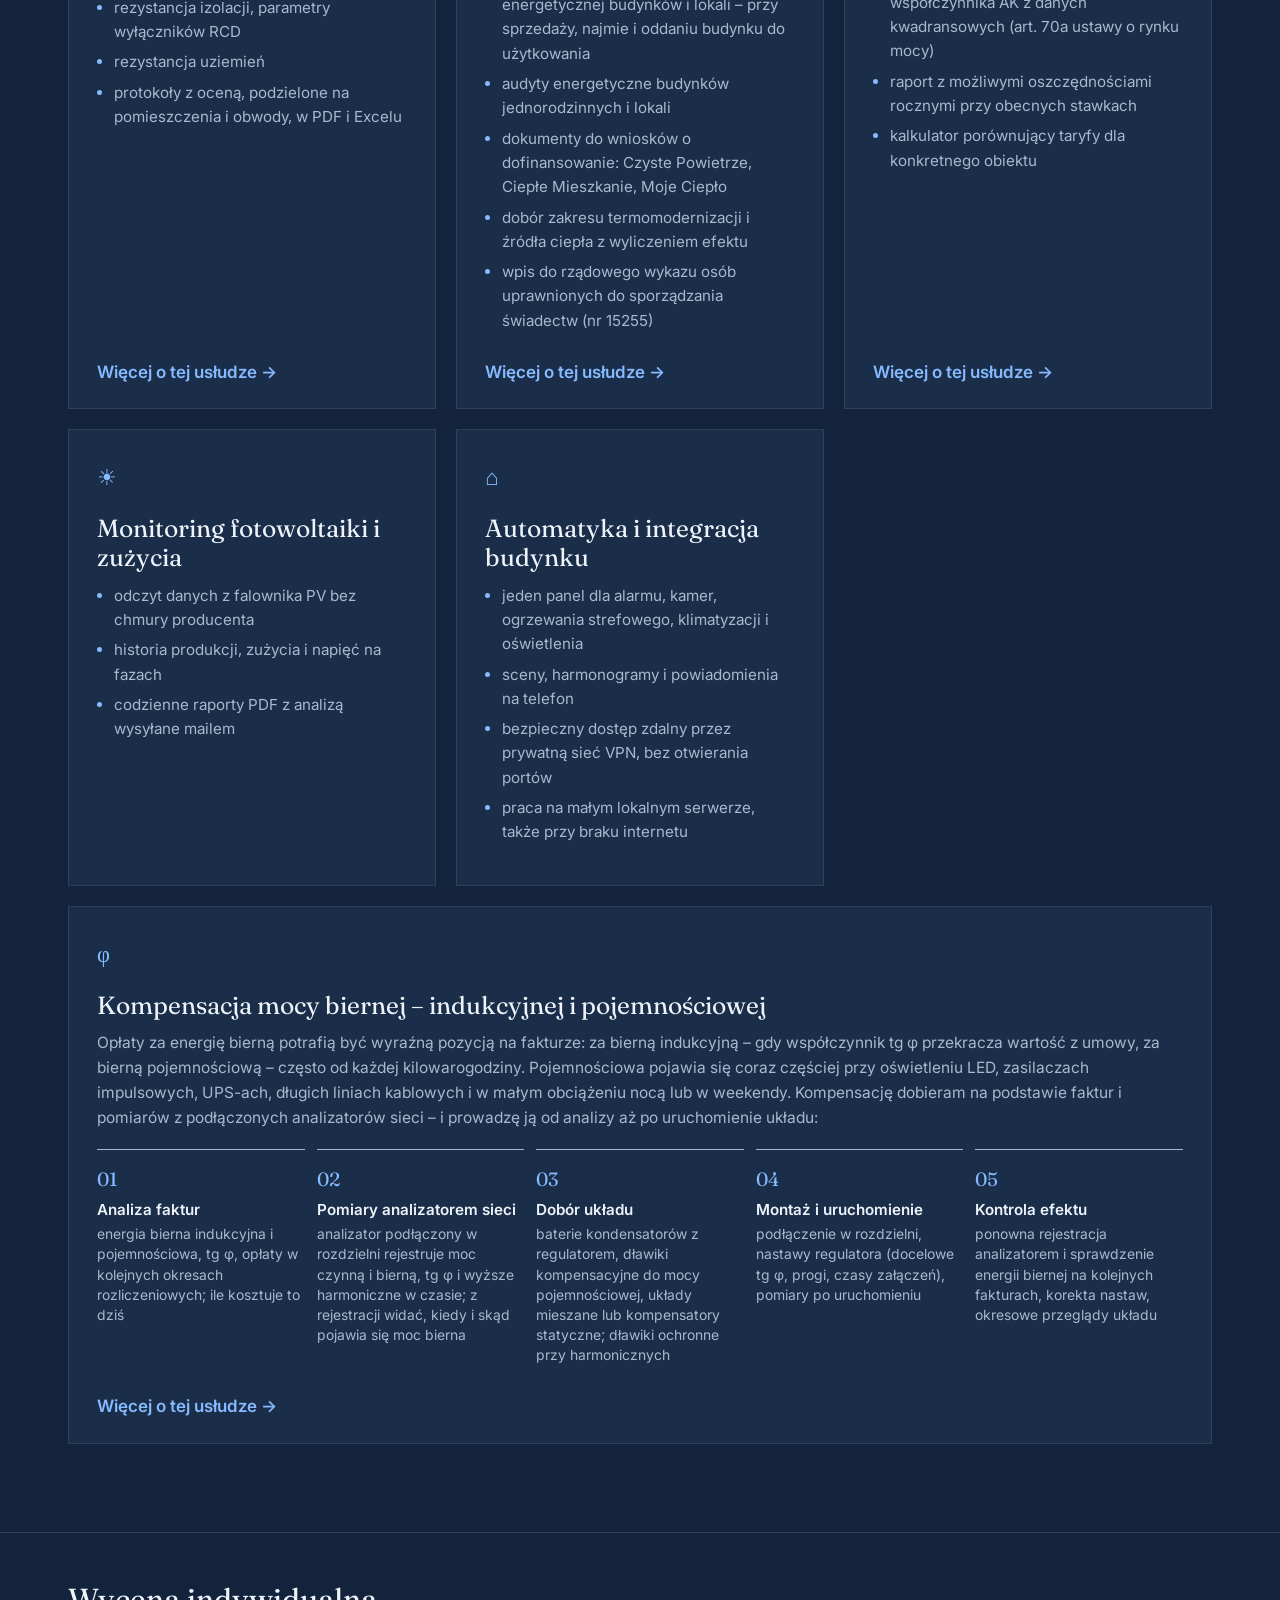
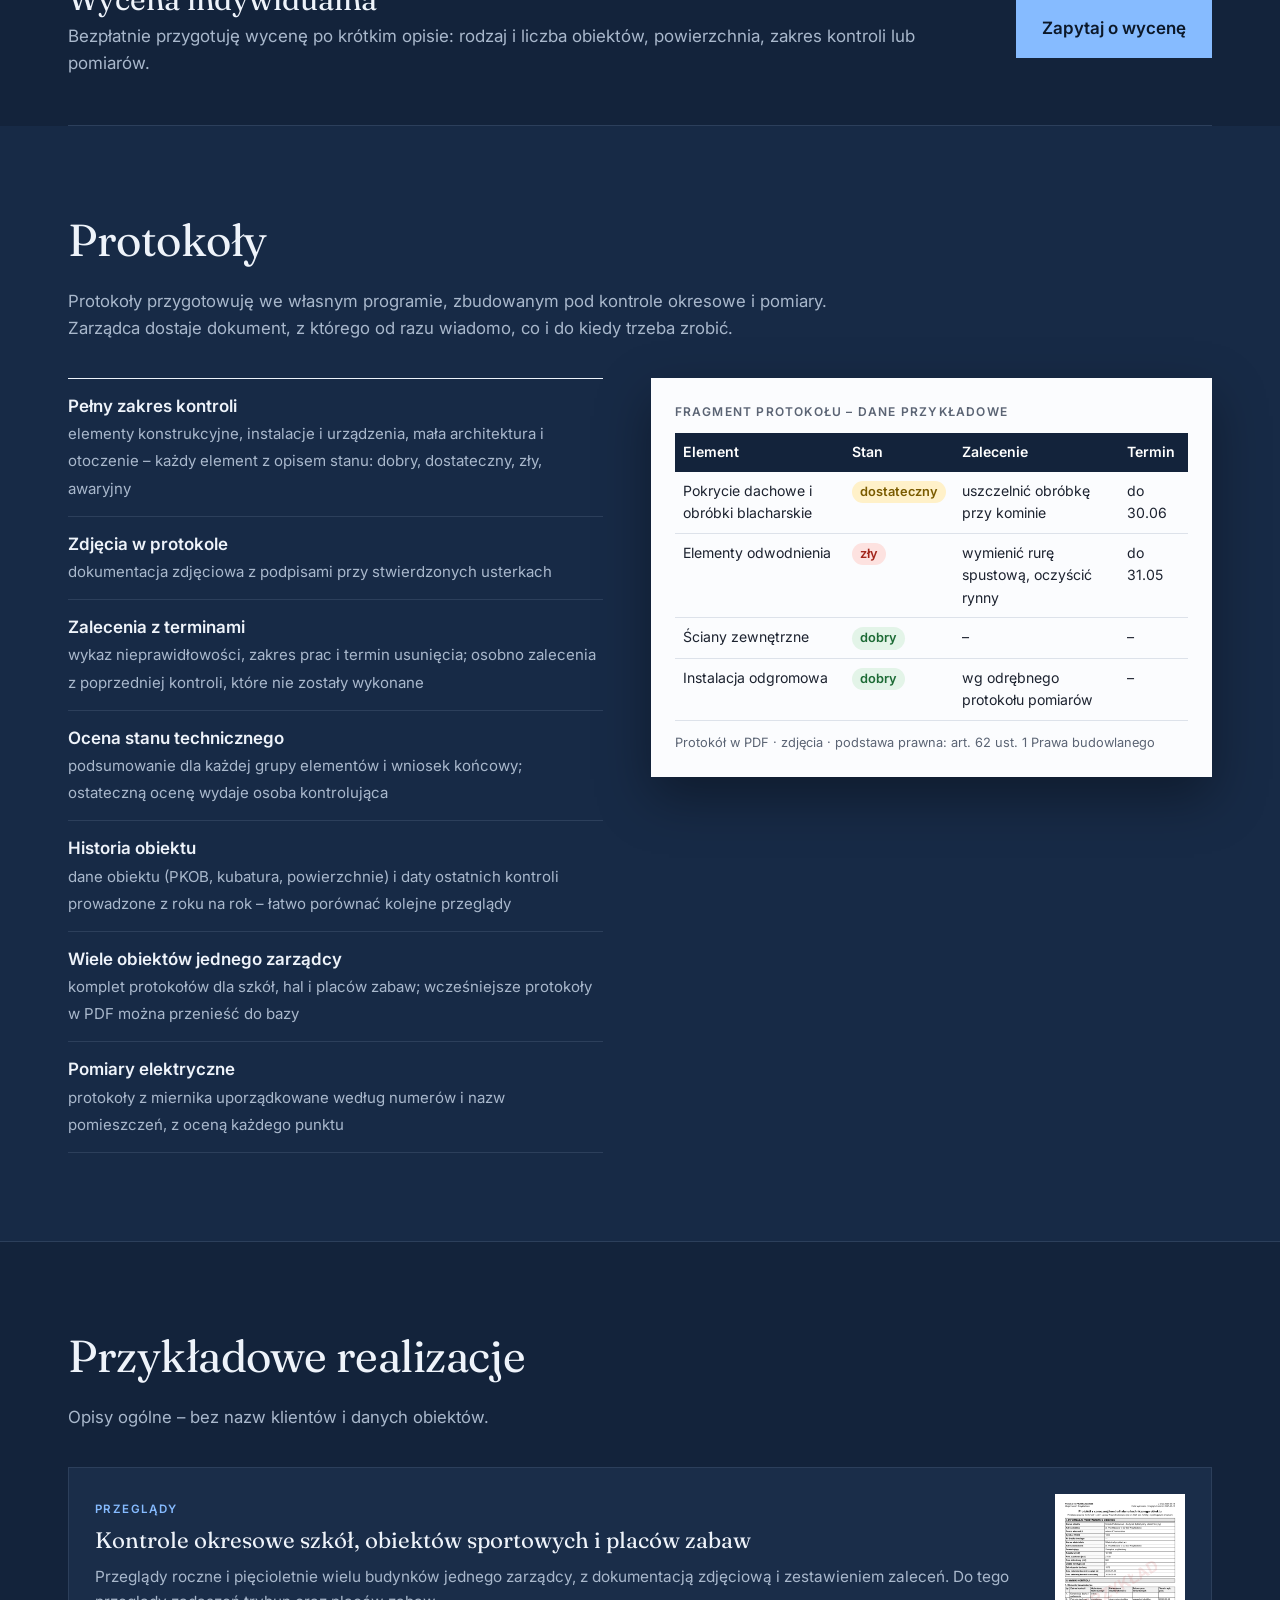
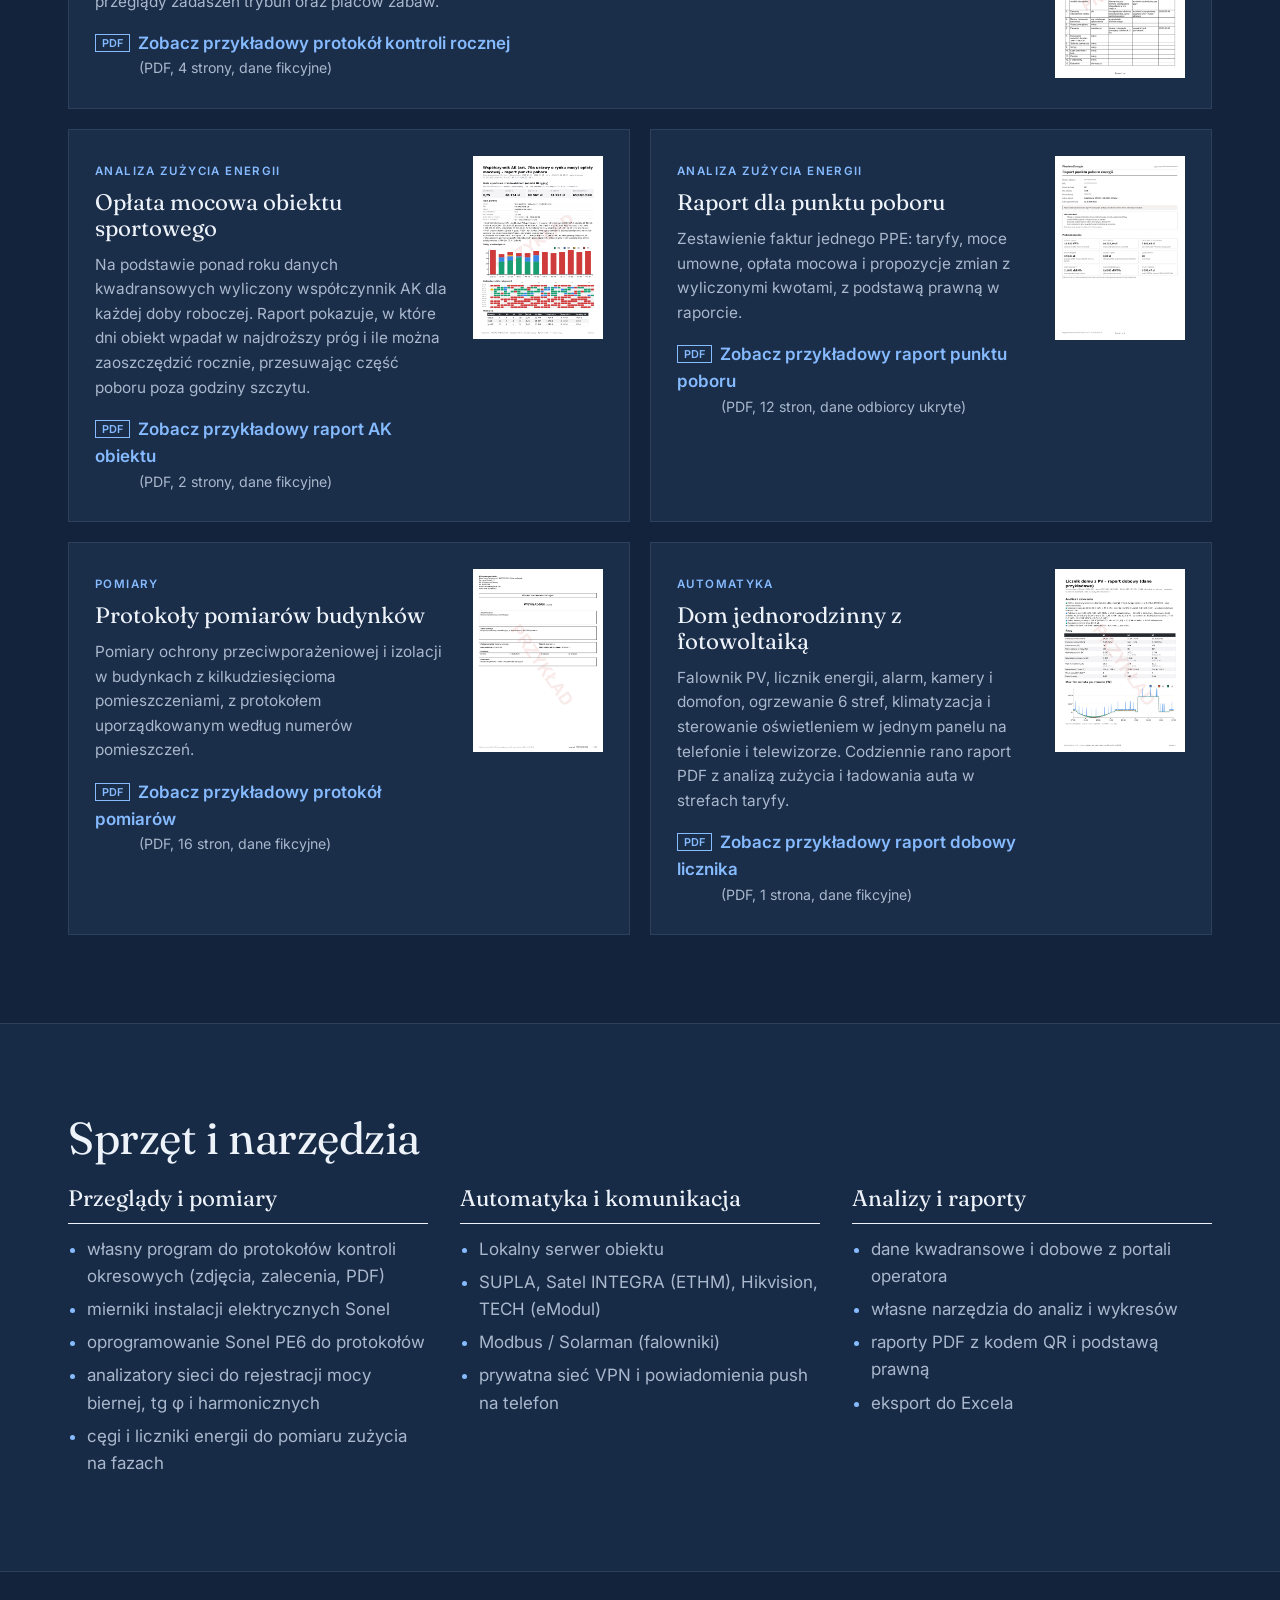
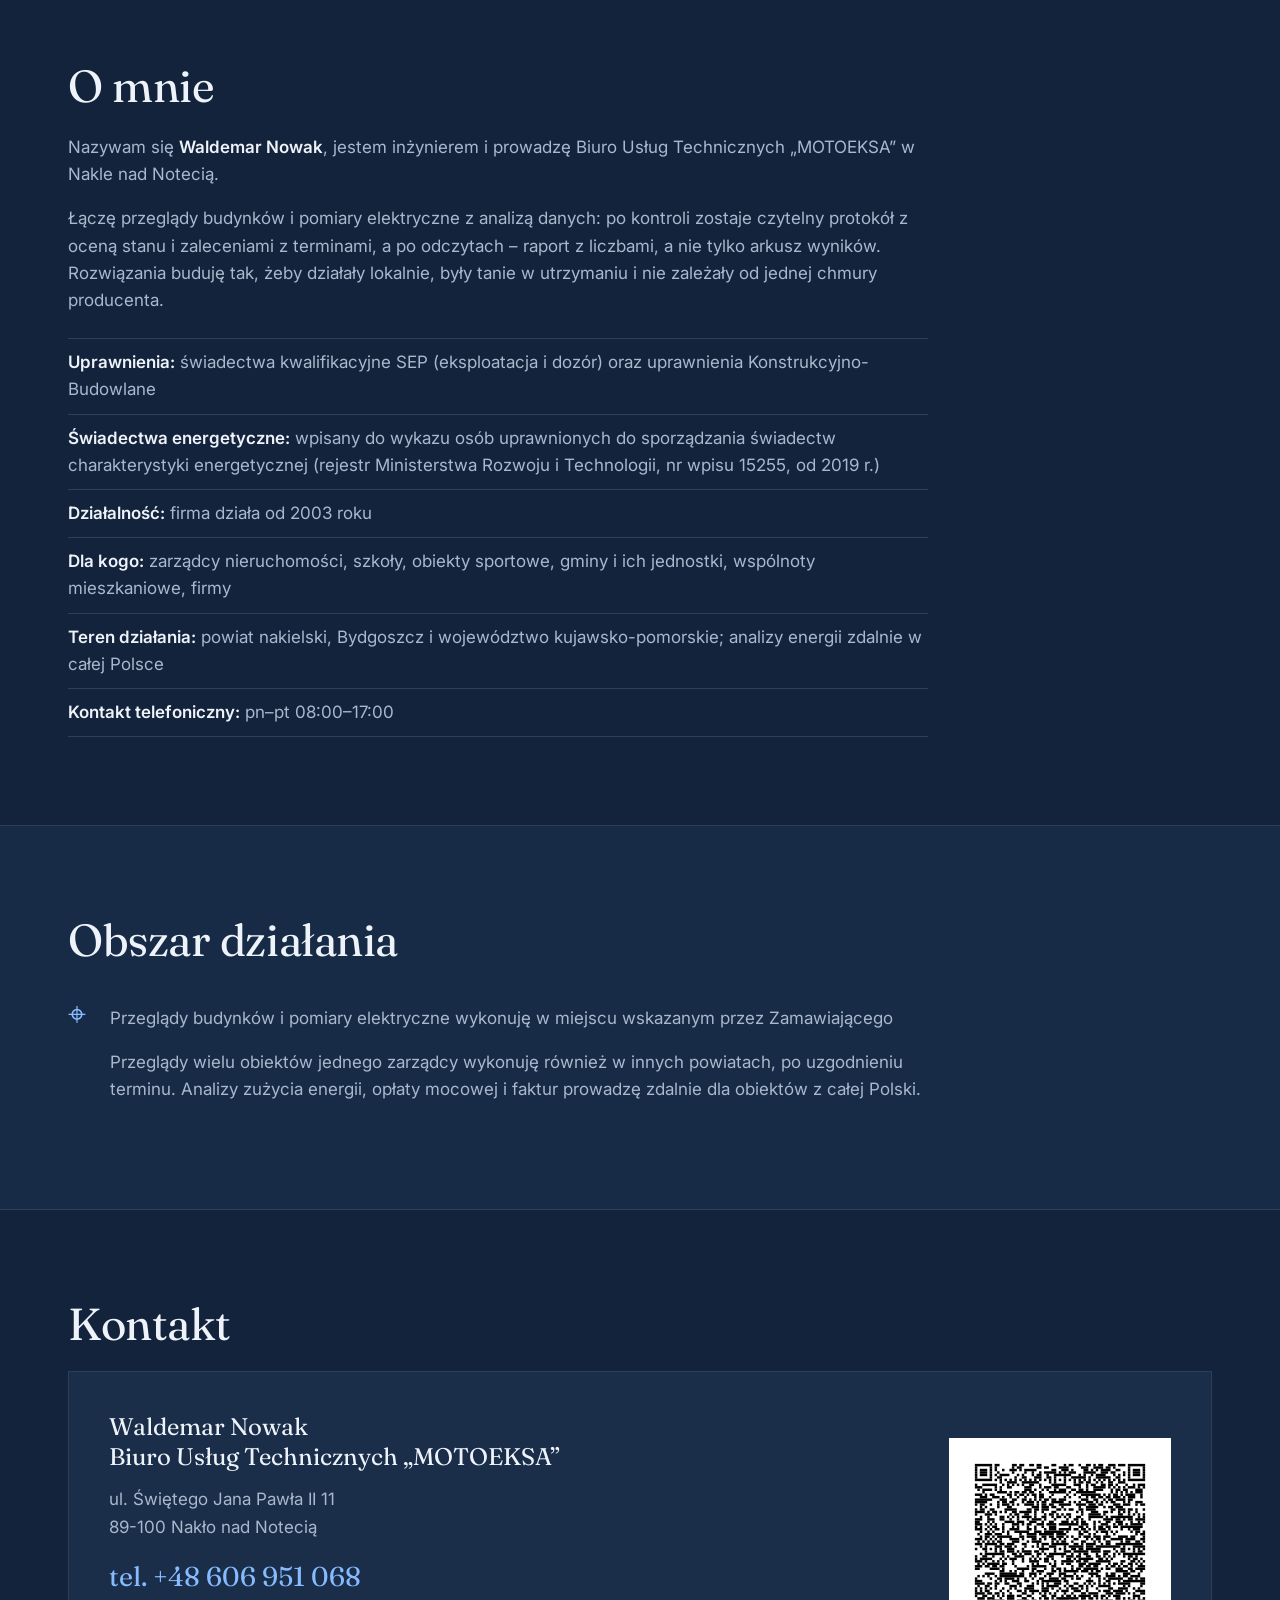
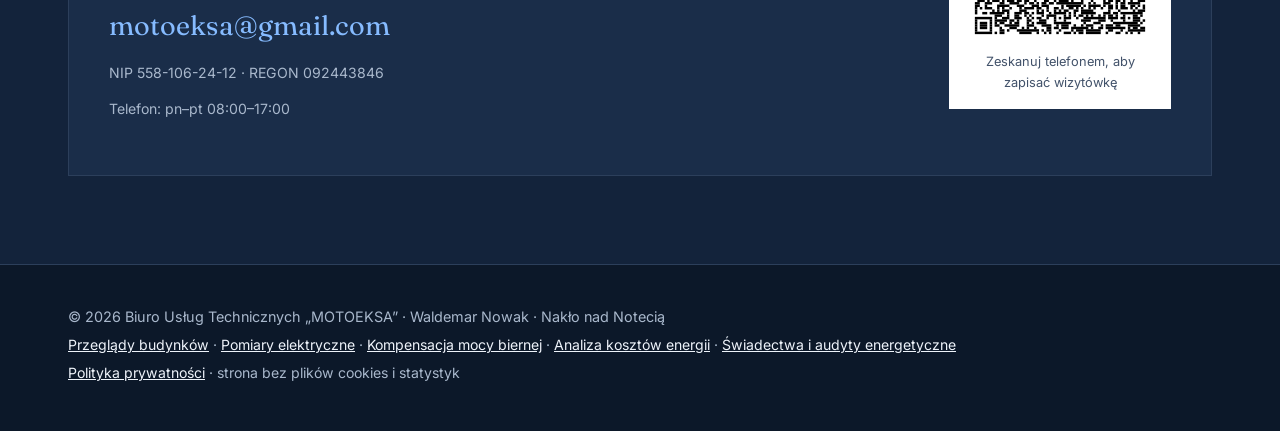
==== commit 7a222656: "Aktualizacja strony 2026-10-22 21:09" ====
--- a/index.html
+++ b/index.html
@@ -197,7 +197,7 @@
   <div class="kontener hero-wnetrze">
     <div>
       <p class="hero-etykieta">inż. Waldemar Nowak · Nakło nad Notecią</p>
-      <h1>Przeglądy budynków i pomiary elektryczne – Nakło nad Notecią i&nbsp;Bydgoszcz</h1>
+      <h1>Przeglądy budynków i pomiary elektryczne – Powiat Nakielski, Bydgoszcz i okolice</h1>
       <p class="hero-opis">Wykonuję okresowe kontrole stanu technicznego budynków, pomiary i protokoły instalacji elektrycznych, analizy zużycia i kosztów energii (taryfa, moc umowna, opłata mocowa) oraz kompensację mocy biernej – dla zarządców, szkół, obiektów sportowych, gmin i firm.</p>
       <div class="przyciski">
         <a class="przycisk" href="tel:+48606951068">Zadzwoń: 606 951 068</a>
@@ -481,7 +481,7 @@
     <div class="obszar">
       <div class="obszar-ikona" aria-hidden="true">⌖</div>
       <div class="tekst-sekcji">
-      <p>Przeglądy budynków i pomiary elektryczne wykonuję na miejscu na terenie powiatu nakielskiego – w Nakle nad Notecią, Szubinie, Kcyni, Mroczy i Sadkach – a także w Bydgoszczy, Żninie, Wyrzysku, Pile i w całym województwie kujawsko-pomorskim.</p>
+      <p>Przeglądy budynków i pomiary elektryczne wykonuję w miejscu wskazanym przez Zamawiającego</p>
       <p>Przeglądy wielu obiektów jednego zarządcy wykonuję również w innych powiatach, po uzgodnieniu terminu. Analizy zużycia energii, opłaty mocowej i faktur prowadzę zdalnie dla obiektów z całej Polski.</p>
       </div>
     </div>
